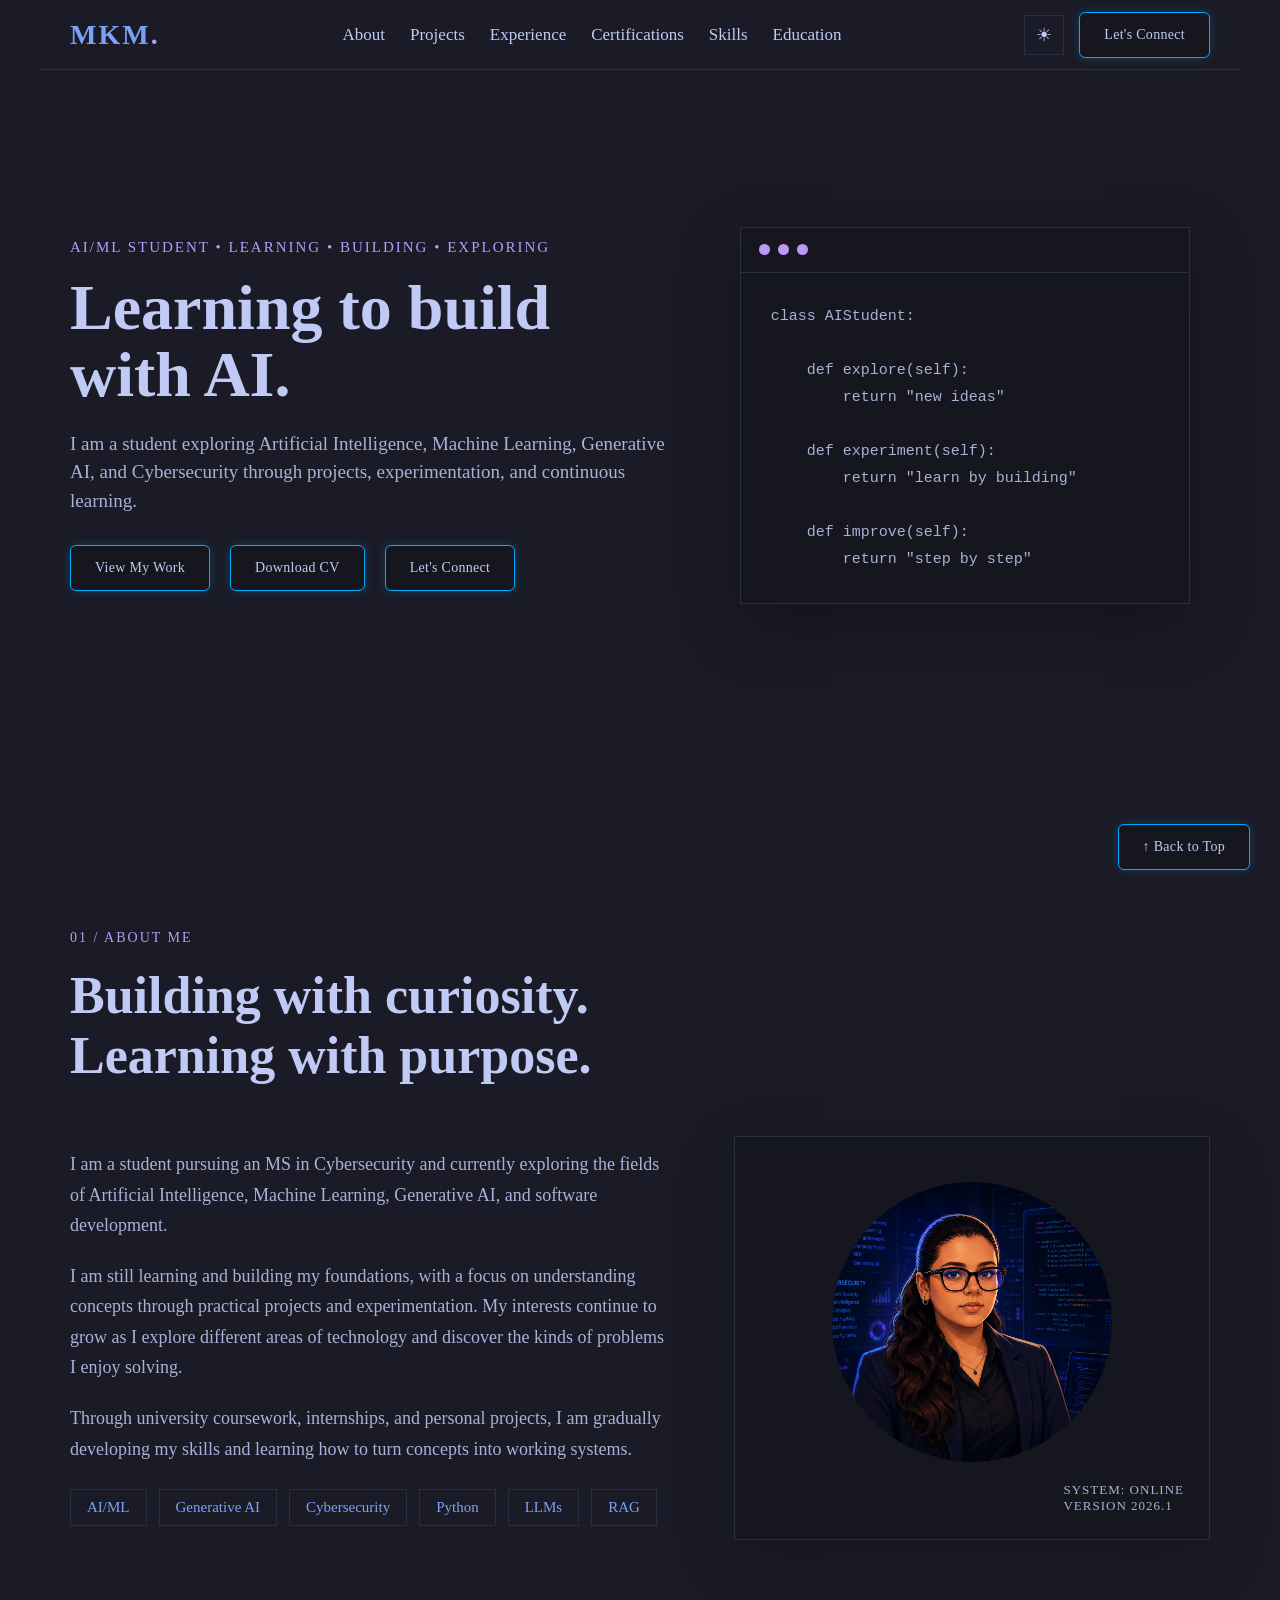
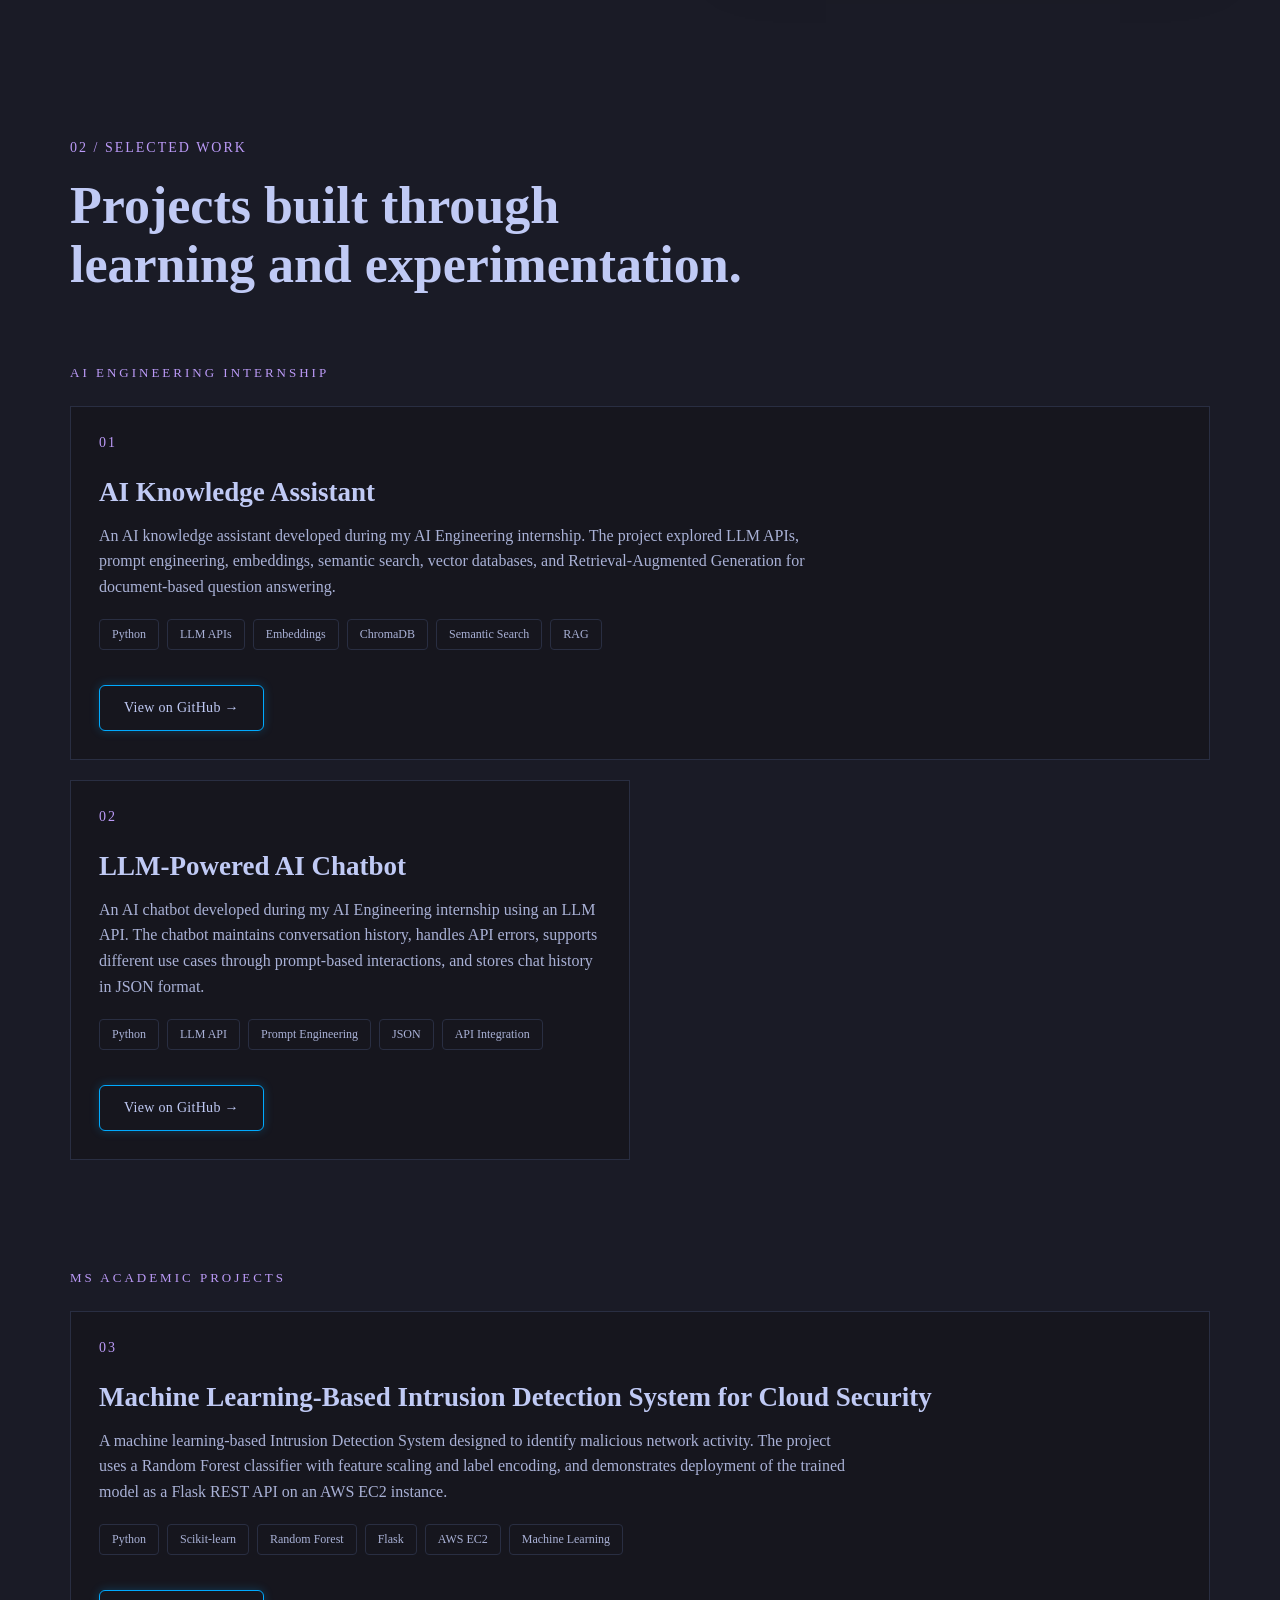
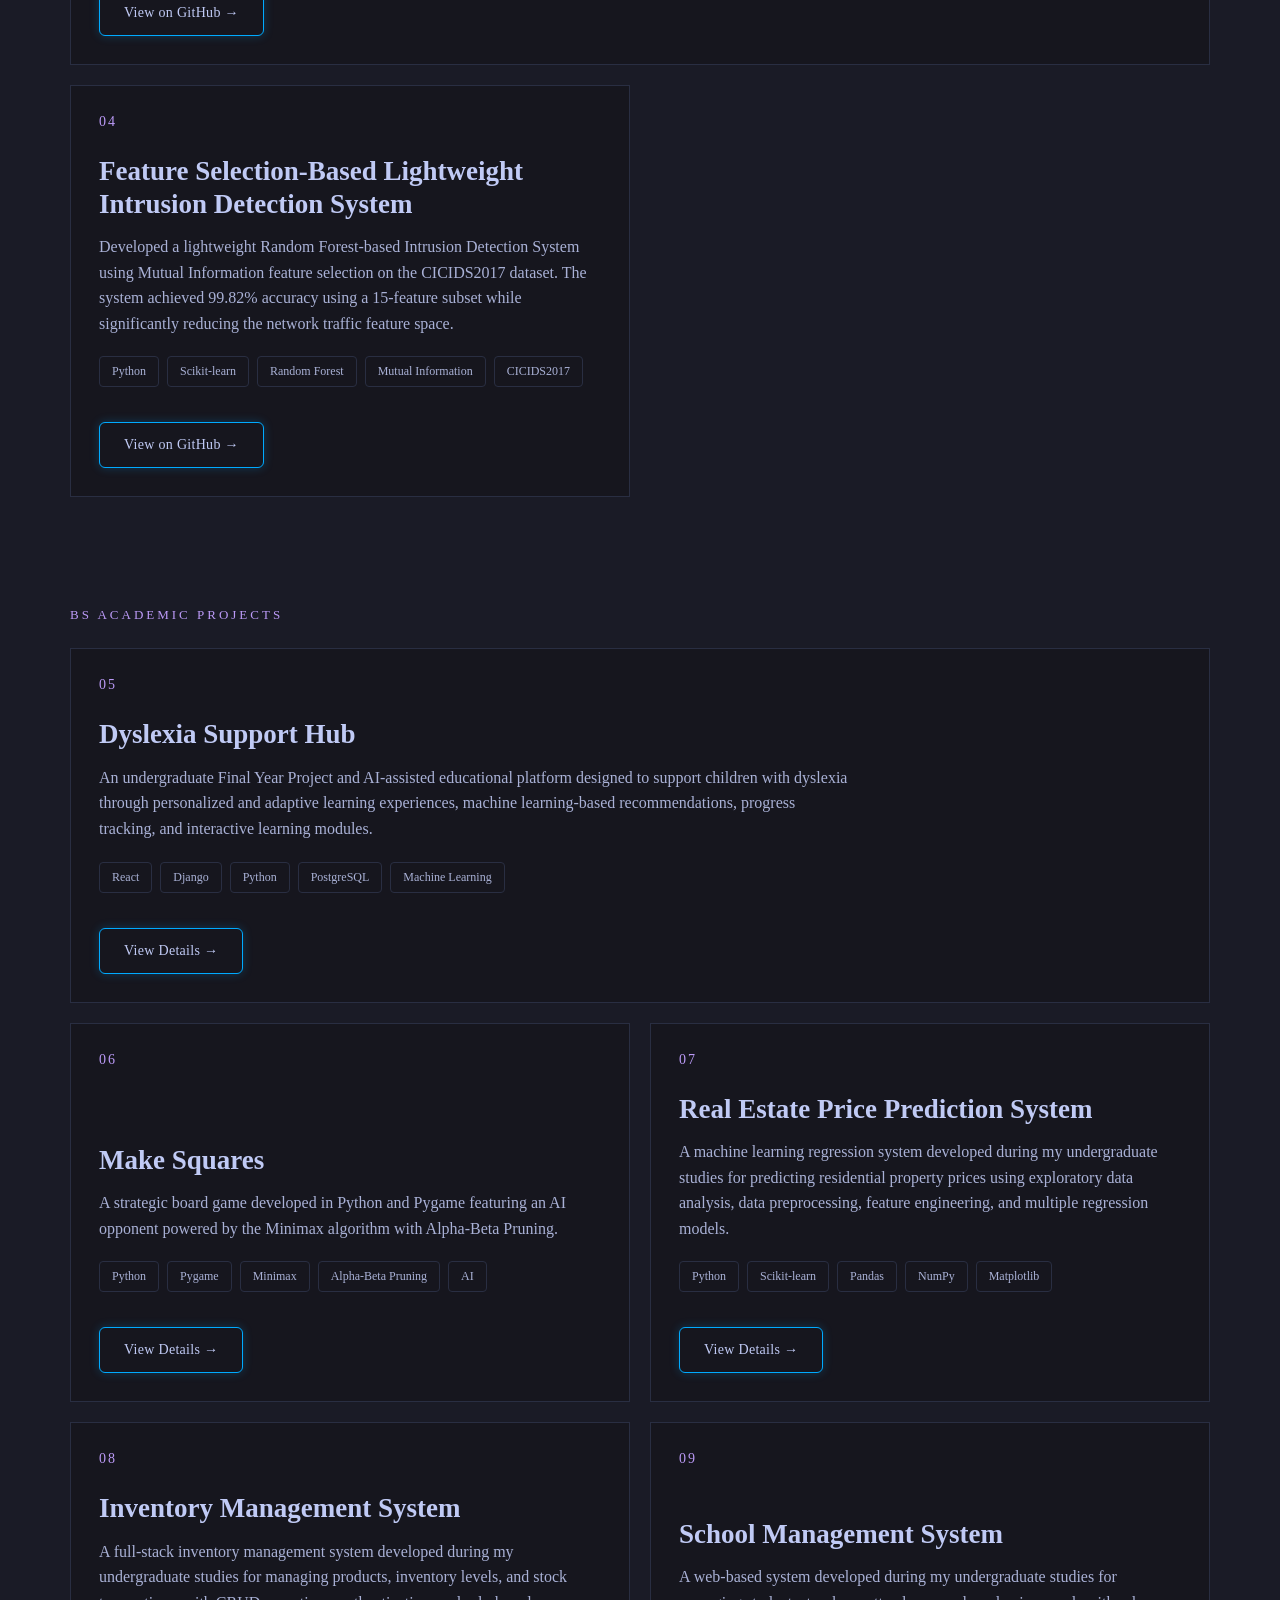
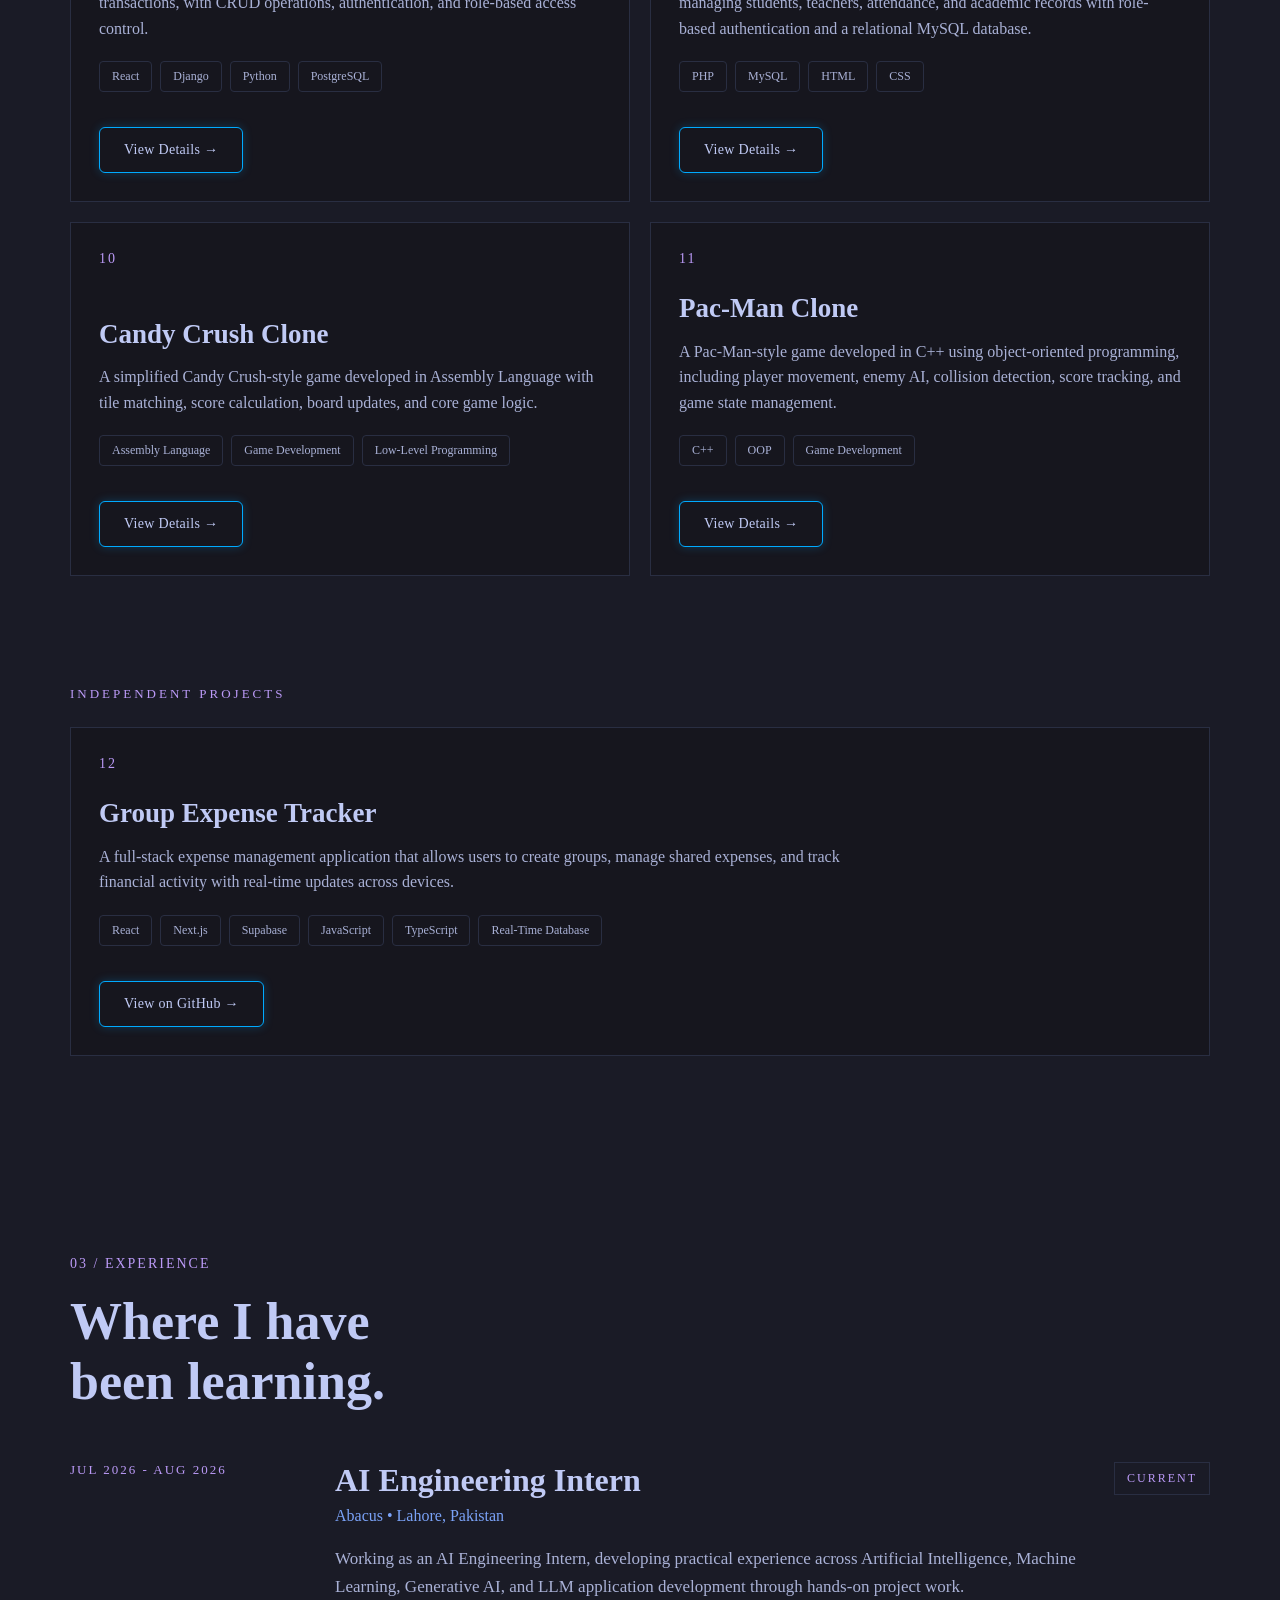
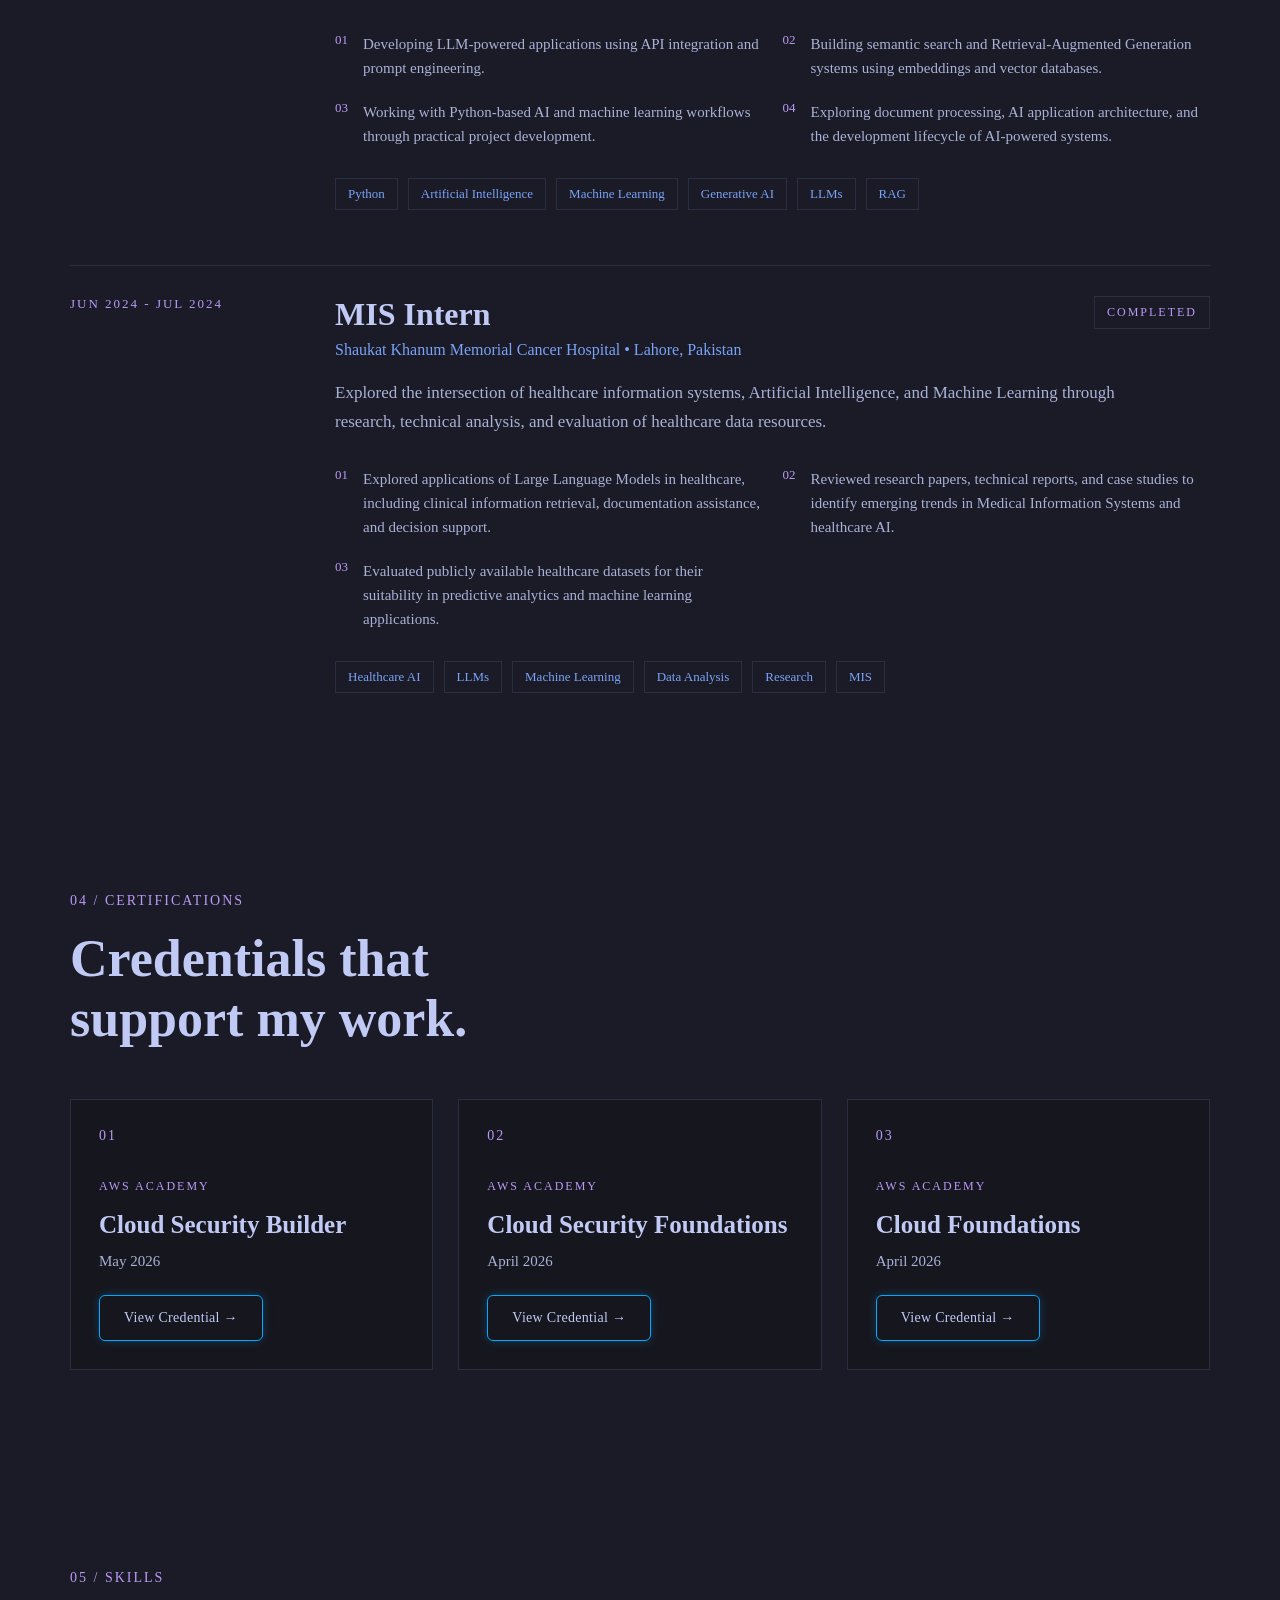
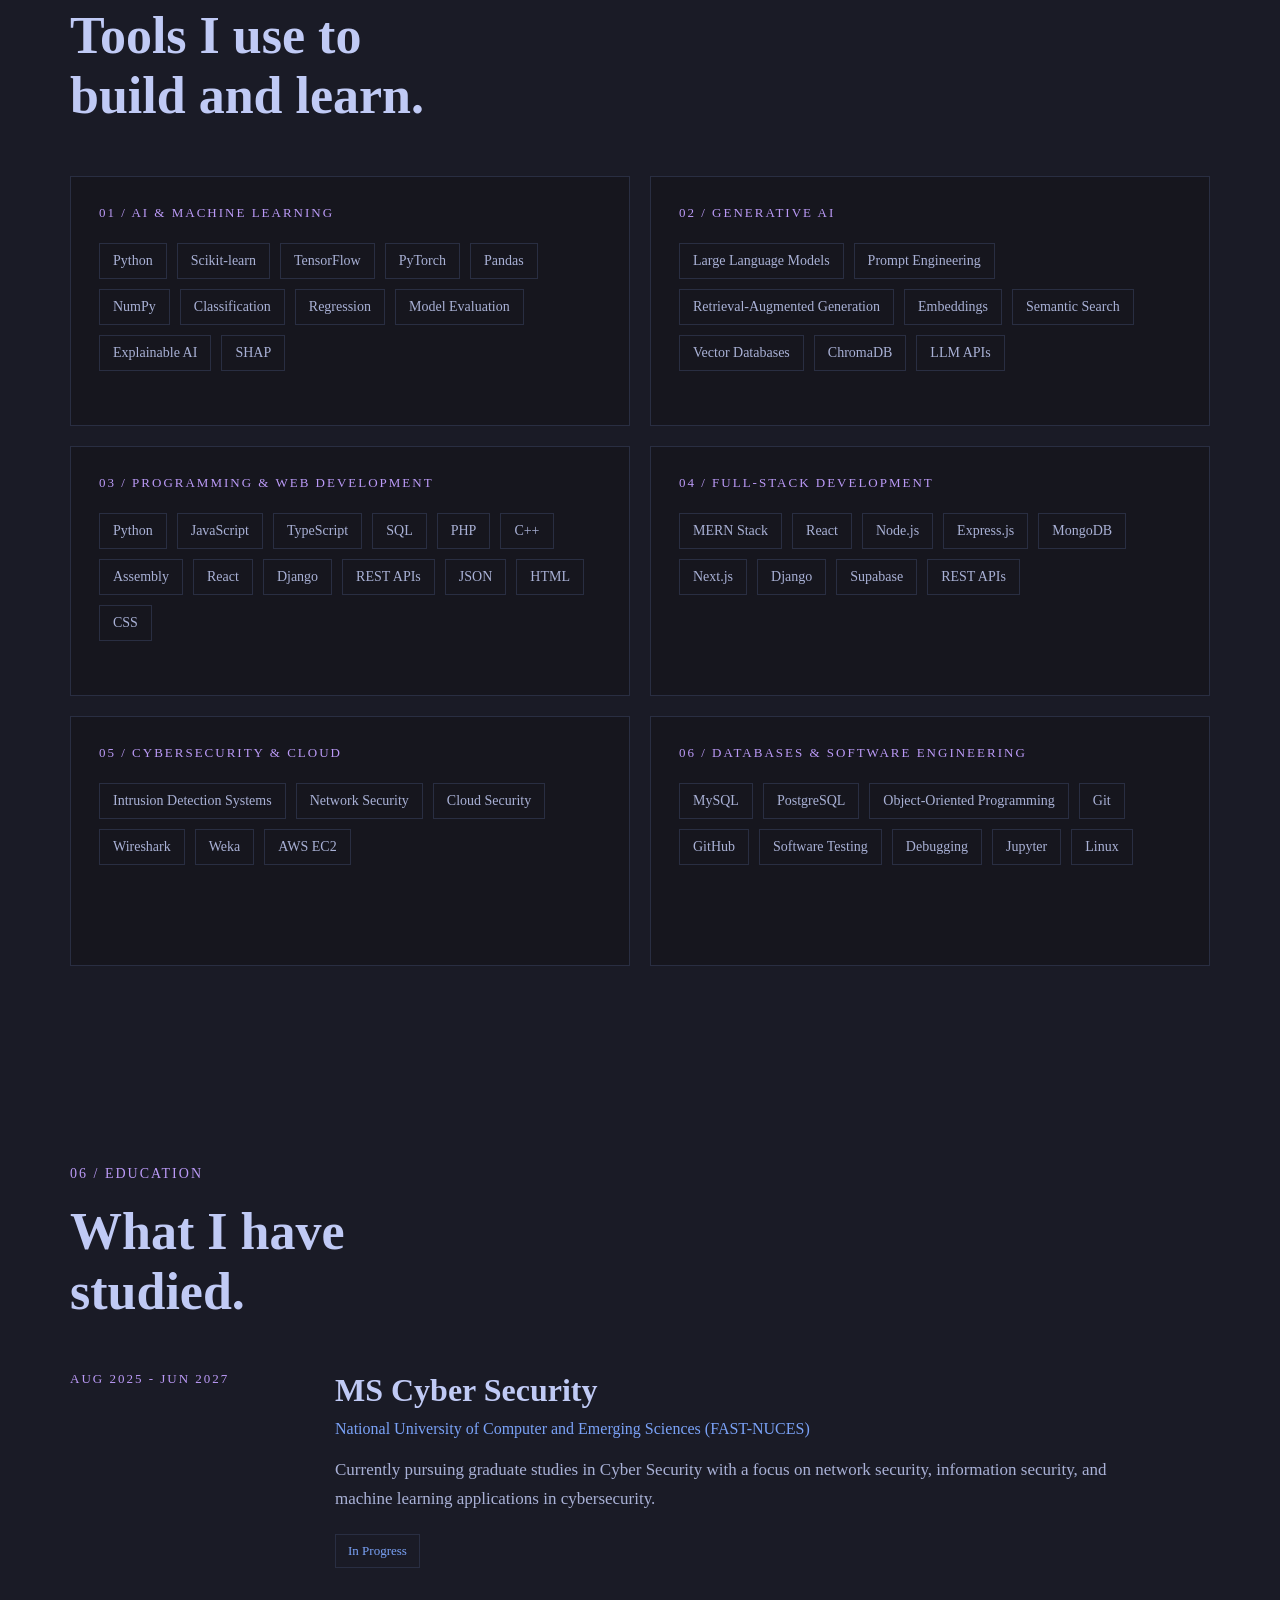
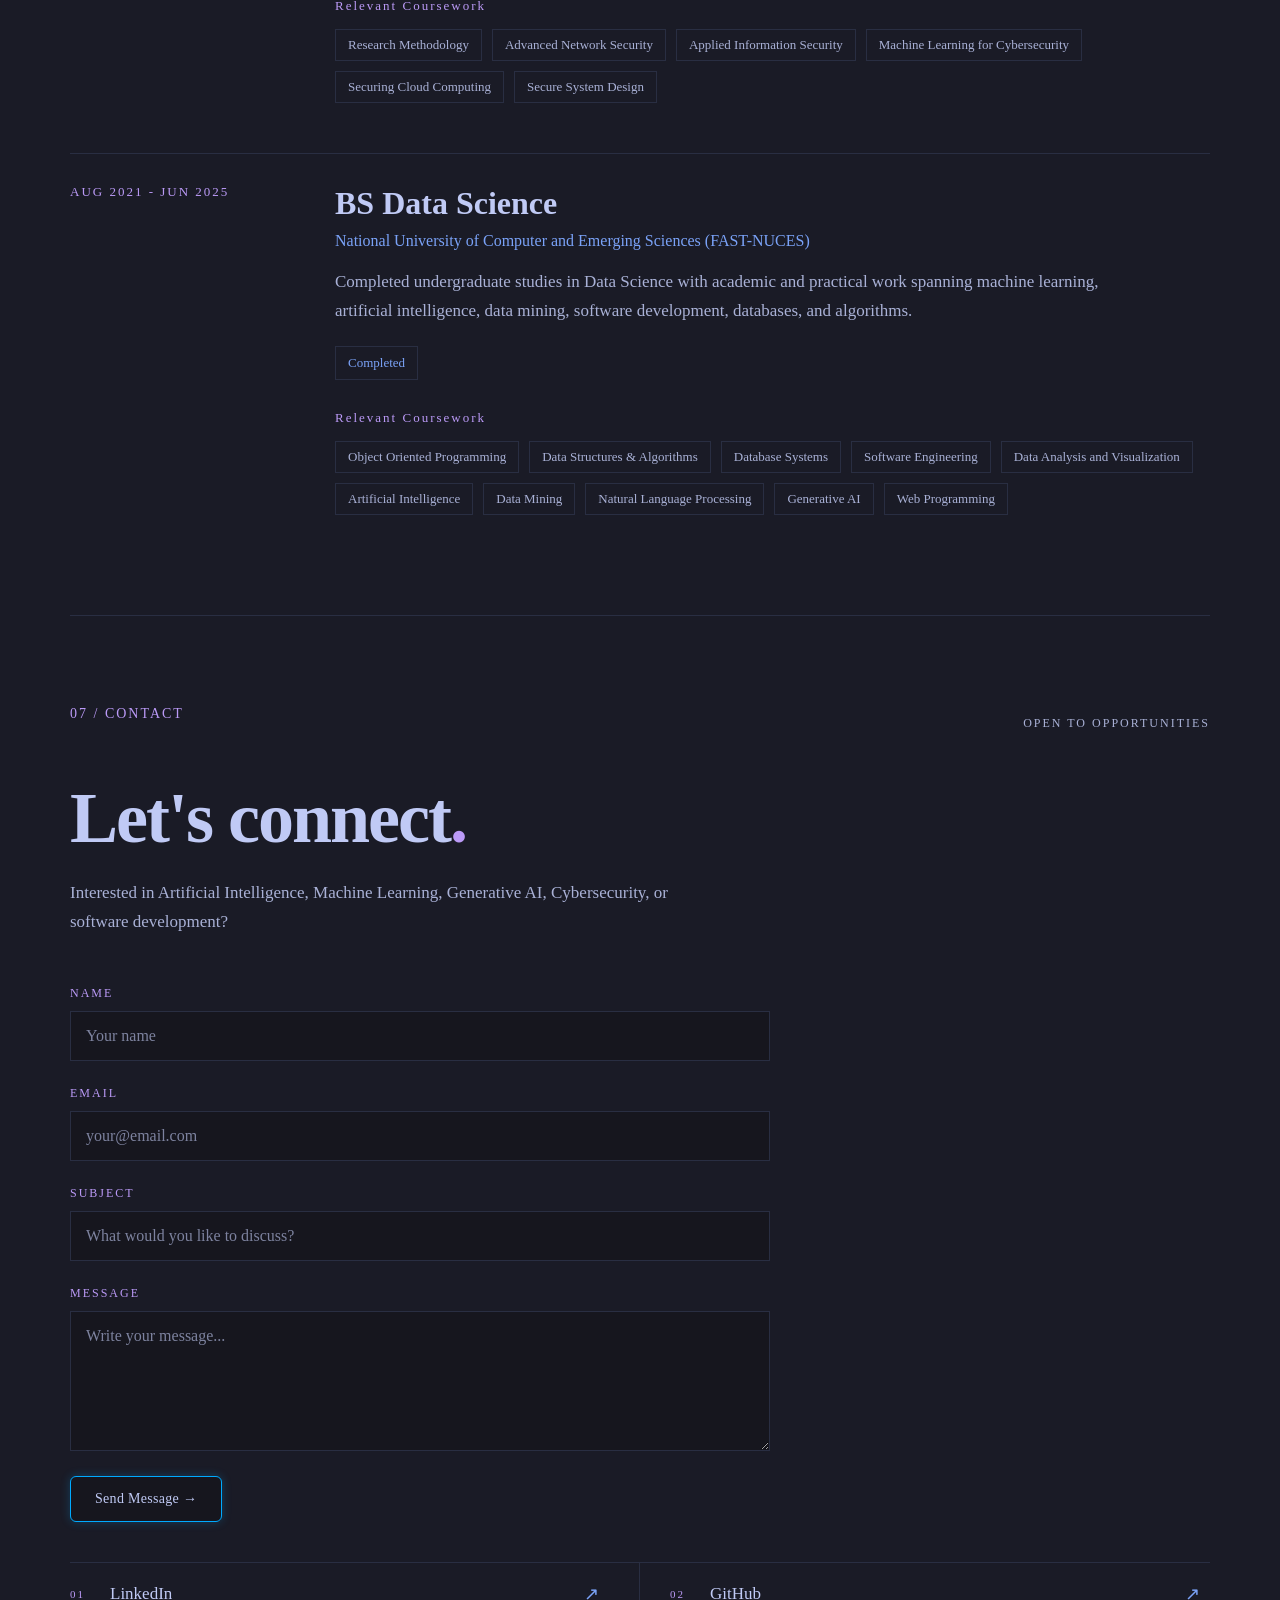
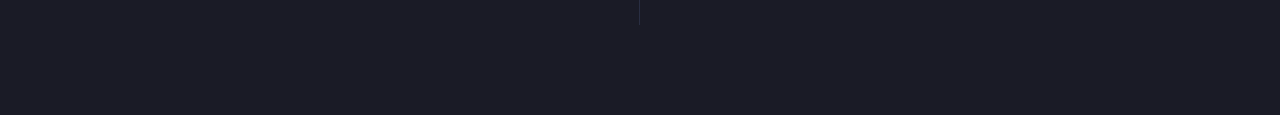
==== index.html @ 5b2a6018 "modified contact form" ====
<!DOCTYPE html>
<html lang="en">
<head>
<meta charset="UTF-8">
<meta name="viewport" content="width=device-width,initial-scale=1.0">
<title>Minahil Mobin | AI/ML Engineer</title>
<link rel="stylesheet" href="style.css">
</head>
<body>

<header class="navbar">
<a href="https://minahilmj.github.io/minahil-portfolio/" class="logo">MKM<span>.</span></a>

<nav class="nav-links">
<a href="#about">About</a>
<a href="#projects">Projects</a>
<a href="#experience">Experience</a>
<a href="#certifications">Certifications</a>
<a href="#skills">Skills</a>
<a href="#education">Education</a>
</nav>


<div class="nav-actions">
<button id="theme-toggle" class="theme-toggle">☀</button>
<a href="#contact" class="nav-button">Let's Connect</a>
</div>

</header>

<main>
<!--Hero section started-->
<section class="hero">

<div class="hero-content">

<p class="hero-label">AI/ML STUDENT • LEARNING • BUILDING • EXPLORING</p>

<h2>Learning to build with AI.</h2>

<p class="hero-description">
I am a student exploring Artificial Intelligence, Machine Learning, Generative AI, and Cybersecurity through projects, experimentation, and continuous learning.
</p>

<div class="hero-buttons">
<a href="#projects" class="primary-button">View My Work</a>

<a href="assets/Minahil_Mobin_CV.pdf" class="secondary-button" download="Minahil_Mobin_CV.pdf">
Download CV
</a>

<a href="#contact" class="secondary-button">
Let's Connect
</a>
</div>

</div>

<div class="hero-visual">

<div class="code-card">

<div class="code-header">
<span></span>
<span></span>
<span></span>
</div>

<pre><code>class AIStudent:

    def explore(self):
        return "new ideas"

    def experiment(self):
        return "learn by building"

    def improve(self):
        return "step by step"</code></pre>

</div>

</div>

</section>
<!--Hero section ended-->

<!--info about me-->
<section id="about" class="about-section">

<div class="section-heading">
<p class="section-label">01 / ABOUT ME</p>
<h2>Building with curiosity.<br>Learning with purpose.</h2>
</div>

<div class="about-grid">

<div class="about-text">

<p>
I am a student pursuing an MS in Cybersecurity and currently exploring the fields of Artificial Intelligence, Machine Learning, Generative AI, and software development.
</p>

<p>
I am still learning and building my foundations, with a focus on understanding concepts through practical projects and experimentation. My interests continue to grow as I explore different areas of technology and discover the kinds of problems I enjoy solving.
</p>

<p>
Through university coursework, internships, and personal projects, I am gradually developing my skills and learning how to turn concepts into working systems.
</p>

<div class="about-tags">
<span>AI/ML</span>
<span>Generative AI</span>
<span>Cybersecurity</span>
<span>Python</span>
<span>LLMs</span>
<span>RAG</span>
</div>

</div>

<div class="about-card">

<div class="about-card-top">
<span></span>
<span></span>
</div>

<div class="about-card-content">
<img src="assets/animated_portrait.png" alt="Professional animated portrait">
</div>

<div class="about-card-bottom">
<span></span>
<span>
SYSTEM: ONLINE<br>
VERSION 2026.1
</span>
</div>

</div>

</section>
<!--info about me-->

<!--projects start-->
<section id="projects" class="projects-section">

<div class="section-heading">
<p class="section-label">02 / SELECTED WORK</p>
<h2>Projects built through<br>learning and experimentation.</h2>
</div>

<div class="project-category">
<p class="category-label">AI ENGINEERING INTERNSHIP</p>
</div>

<div class="projects-grid">

<article class="project-card project-featured">

<div class="project-number">01</div>

<div class="project-content">

<h3>AI Knowledge Assistant</h3>

<p>
An AI knowledge assistant developed during my AI Engineering internship. The project explored LLM APIs, prompt engineering, embeddings, semantic search, vector databases, and Retrieval-Augmented Generation for document-based question answering.
</p>

<div class="project-tags">
<span>Python</span>
<span>LLM APIs</span>
<span>Embeddings</span>
<span>ChromaDB</span>
<span>Semantic Search</span>
<span>RAG</span>
</div>

<a href="https://github.com/MinahilMJ/Abacus-AI-Engineering-Internship/tree/5b3fd7f7ad811904568ab659b2c12495473e49bc/Week-03/AI-Knowledge-Assistant" class="project-link">
View on GitHub →
</a>

</div>

</article>

<article class="project-card">

<div class="project-number">02</div>

<div class="project-content">

<h3>LLM-Powered AI Chatbot</h3>

<p>
An AI chatbot developed during my AI Engineering internship using an LLM API. The chatbot maintains conversation history, handles API errors, supports different use cases through prompt-based interactions, and stores chat history in JSON format.
</p>

<div class="project-tags">
<span>Python</span>
<span>LLM API</span>
<span>Prompt Engineering</span>
<span>JSON</span>
<span>API Integration</span>
</div>

<a href="https://github.com/MinahilMJ/Abacus-AI-Engineering-Internship/tree/5b3fd7f7ad811904568ab659b2c12495473e49bc/Week-03/Week-03_Task%2306" class="project-link">
View on GitHub →
</a>

</div>

</article>

</div>


<div class="project-category academic-category">
<p class="category-label">MS ACADEMIC PROJECTS</p>
</div>

<div class="projects-grid">

<article class="project-card project-featured">

<div class="project-number">03</div>

<div class="project-content">

<h3>Machine Learning-Based Intrusion Detection System for Cloud Security</h3>

<p>
A machine learning-based Intrusion Detection System designed to identify malicious network activity. The project uses a Random Forest classifier with feature scaling and label encoding, and demonstrates deployment of the trained model as a Flask REST API on an AWS EC2 instance.
</p>

<div class="project-tags">
<span>Python</span>
<span>Scikit-learn</span>
<span>Random Forest</span>
<span>Flask</span>
<span>AWS EC2</span>
<span>Machine Learning</span>
</div>

<a href="https://github.com/MinahilMJ/MS-Course-Work/tree/203028e331c566f0b637cb11d4a72bdab194be1a/Securing%20Cloud%20Computing" class="project-link">
View on GitHub →
</a>

</div>

</article>

<article class="project-card">

<div class="project-number">04</div>

<div class="project-content">

<h3>Feature Selection-Based Lightweight Intrusion Detection System</h3>

<p>
Developed a lightweight Random Forest-based Intrusion Detection System using Mutual Information feature selection on the CICIDS2017 dataset. The system achieved 99.82% accuracy using a 15-feature subset while significantly reducing the network traffic feature space.
</p>

<div class="project-tags">
<span>Python</span>
<span>Scikit-learn</span>
<span>Random Forest</span>
<span>Mutual Information</span>
<span>CICIDS2017</span>
</div>

<a href="https://github.com/MinahilMJ/MS-Course-Work/tree/871bb68cee7c78723ea1fabd320b7532e15991d5/ML%20for%20Cybersecurity" class="project-link">
View on GitHub →
</a>

</div>

</article>

</div>


<div class="project-category academic-category">
<p class="category-label">BS ACADEMIC PROJECTS</p>
</div>

<div class="projects-grid">

<article class="project-card project-featured">

<div class="project-number">05</div>

<div class="project-content">

<h3>Dyslexia Support Hub</h3>

<p>
An undergraduate Final Year Project and AI-assisted educational platform designed to support children with dyslexia through personalized and adaptive learning experiences, machine learning-based recommendations, progress tracking, and interactive learning modules.
</p>

<div class="project-tags">
<span>React</span>
<span>Django</span>
<span>Python</span>
<span>PostgreSQL</span>
<span>Machine Learning</span>
</div>

<a href="projects/dyslexia-support-hub.html" class="project-link">
View Details →
</a>

</div>

</article>

<article class="project-card">

<div class="project-number">06</div>

<div class="project-content">

<h3>Make Squares</h3>

<p>
A strategic board game developed in Python and Pygame featuring an AI opponent powered by the Minimax algorithm with Alpha-Beta Pruning.
</p>

<div class="project-tags">
<span>Python</span>
<span>Pygame</span>
<span>Minimax</span>
<span>Alpha-Beta Pruning</span>
<span>AI</span>
</div>

<a href="projects/make-squares.html" class="project-link">
View Details →
</a>

</div>

</article>

<article class="project-card">

<div class="project-number">07</div>

<div class="project-content">

<h3>Real Estate Price Prediction System</h3>

<p>
A machine learning regression system developed during my undergraduate studies for predicting residential property prices using exploratory data analysis, data preprocessing, feature engineering, and multiple regression models.
</p>

<div class="project-tags">
<span>Python</span>
<span>Scikit-learn</span>
<span>Pandas</span>
<span>NumPy</span>
<span>Matplotlib</span>
</div>

<a href="projects/real-estate-price-prediction.html" class="project-link">
View Details →
</a>

</div>

</article>

<article class="project-card">

<div class="project-number">08</div>

<div class="project-content">

<h3>Inventory Management System</h3>

<p>
A full-stack inventory management system developed during my undergraduate studies for managing products, inventory levels, and stock transactions, with CRUD operations, authentication, and role-based access control.
</p>

<div class="project-tags">
<span>React</span>
<span>Django</span>
<span>Python</span>
<span>PostgreSQL</span>
</div>

<a href="projects/inventory-management-system.html" class="project-link">
View Details →
</a>

</div>

</article>

<article class="project-card">

<div class="project-number">09</div>

<div class="project-content">

<h3>School Management System</h3>

<p>
A web-based system developed during my undergraduate studies for managing students, teachers, attendance, and academic records with role-based authentication and a relational MySQL database.
</p>

<div class="project-tags">
<span>PHP</span>
<span>MySQL</span>
<span>HTML</span>
<span>CSS</span>
</div>

<a href="projects/school-management-system.html" class="project-link">
View Details →
</a>

</div>

</article>

<article class="project-card">

<div class="project-number">10</div>

<div class="project-content">

<h3>Candy Crush Clone</h3>

<p>
A simplified Candy Crush-style game developed in Assembly Language with tile matching, score calculation, board updates, and core game logic.
</p>

<div class="project-tags">
<span>Assembly Language</span>
<span>Game Development</span>
<span>Low-Level Programming</span>
</div>

<a href="projects/candy-crush-clone.html" class="project-link">
View Details →
</a>

</div>

</article>

<article class="project-card">

<div class="project-number">11</div>

<div class="project-content">

<h3>Pac-Man Clone</h3>

<p>
A Pac-Man-style game developed in C++ using object-oriented programming, including player movement, enemy AI, collision detection, score tracking, and game state management.
</p>

<div class="project-tags">
<span>C++</span>
<span>OOP</span>
<span>Game Development</span>
</div>

<a href="projects/pac-man-clone.html" class="project-link">
View Details →
</a>

</div>

</article>

</div>


<div class="project-category academic-category">
<p class="category-label">INDEPENDENT PROJECTS</p>
</div>

<div class="projects-grid">

<article class="project-card project-featured">

<div class="project-number">12</div>

<div class="project-content">

<h3>Group Expense Tracker</h3>

<p>
A full-stack expense management application that allows users to create groups, manage shared expenses, and track financial activity with real-time updates across devices.
</p>

<div class="project-tags">
<span>React</span>
<span>Next.js</span>
<span>Supabase</span>
<span>JavaScript</span>
<span>TypeScript</span>
<span>Real-Time Database</span>
</div>

<a href="https://github.com/MinahilMJ/Full-Stack-Project.git" class="project-link">
View on GitHub →
</a>

</div>

</article>

</div>

</section>
<!--projects end-->

<!--experience start-->
<section id="experience" class="experience-section">

<div class="section-heading">
<p class="section-label">03 / EXPERIENCE</p>
<h2>Where I have<br>been learning.</h2>
</div>

<div class="experience-list">

<div class="experience-item">

<div class="experience-date">
<p>JUL 2026 - AUG 2026</p>
</div>

<div class="experience-content">

<div class="experience-header">

<div>
<h3>AI Engineering Intern</h3>
<p class="experience-company">Abacus • Lahore, Pakistan</p>
</div>

<span class="experience-status">CURRENT</span>

</div>

<p>
Working as an AI Engineering Intern, developing practical experience across Artificial Intelligence, Machine Learning, Generative AI, and LLM application development through hands-on project work.
</p>

<div class="experience-highlights">

<div class="highlight-item">
<span>01</span>
<p>Developing LLM-powered applications using API integration and prompt engineering.</p>
</div>

<div class="highlight-item">
<span>02</span>
<p>Building semantic search and Retrieval-Augmented Generation systems using embeddings and vector databases.</p>
</div>

<div class="highlight-item">
<span>03</span>
<p>Working with Python-based AI and machine learning workflows through practical project development.</p>
</div>

<div class="highlight-item">
<span>04</span>
<p>Exploring document processing, AI application architecture, and the development lifecycle of AI-powered systems.</p>
</div>

</div>

<div class="experience-tags">

<span>Python</span>
<span>Artificial Intelligence</span>
<span>Machine Learning</span>
<span>Generative AI</span>
<span>LLMs</span>
<span>RAG</span>

</div>

</div>

</div>


<div class="experience-item">

<div class="experience-date">
<p>JUN 2024 - JUL 2024</p>
</div>

<div class="experience-content">

<div class="experience-header">

<div>
<h3>MIS Intern</h3>
<p class="experience-company">Shaukat Khanum Memorial Cancer Hospital • Lahore, Pakistan</p>
</div>

<span class="experience-status">COMPLETED</span>

</div>

<p>
Explored the intersection of healthcare information systems, Artificial Intelligence, and Machine Learning through research, technical analysis, and evaluation of healthcare data resources.
</p>

<div class="experience-highlights">

<div class="highlight-item">
<span>01</span>
<p>Explored applications of Large Language Models in healthcare, including clinical information retrieval, documentation assistance, and decision support.</p>
</div>

<div class="highlight-item">
<span>02</span>
<p>Reviewed research papers, technical reports, and case studies to identify emerging trends in Medical Information Systems and healthcare AI.</p>
</div>

<div class="highlight-item">
<span>03</span>
<p>Evaluated publicly available healthcare datasets for their suitability in predictive analytics and machine learning applications.</p>
</div>

</div>

<div class="experience-tags">

<span>Healthcare AI</span>
<span>LLMs</span>
<span>Machine Learning</span>
<span>Data Analysis</span>
<span>Research</span>
<span>MIS</span>

</div>

</div>

</div>

</div>

</section>
<!--experience end-->

<!--certifications start-->
<section id="certifications" class="certifications-section">

<div class="section-heading">
<p class="section-label">04 / CERTIFICATIONS</p>
<h2>Credentials that<br>support my work.</h2>
</div>

<div class="certifications-grid">

<article class="certification-card">

<div class="certification-number">01</div>

<div class="certification-content">

<p class="certification-issuer">AWS ACADEMY</p>

<h3>Cloud Security Builder</h3>

<p class="certification-date">May 2026</p>

<a href="https://www.credly.com/go/vKgWp8ci8EnIdfaHgxq1pg" target="_blank" class="certification-link">
View Credential →
</a>

</div>

</article>

<article class="certification-card">

<div class="certification-number">02</div>

<div class="certification-content">

<p class="certification-issuer">AWS ACADEMY</p>

<h3>Cloud Security Foundations</h3>

<p class="certification-date">April 2026</p>

<a href="http://credly.com/go/Biiq3FkDWRwwiSMA7cnZ9g" target="_blank" class="certification-link">
View Credential →
</a>

</div>

</article>

<article class="certification-card">

<div class="certification-number">03</div>

<div class="certification-content">

<p class="certification-issuer">AWS ACADEMY</p>

<h3>Cloud Foundations</h3>

<p class="certification-date">April 2026</p>

<a href="https://www.credly.com/badges/598d8cc3-6eda-43e9-9399-3ee158013726" target="_blank" class="certification-link">
View Credential →
</a>

</div>

</article>

</div>

</section>
<!--certifications end-->

<!--skills start-->
<section id="skills" class="skills-section">

<div class="section-heading">
<p class="section-label">05 / SKILLS</p>
<h2>Tools I use to<br>build and learn.</h2>
</div>

<div class="skills-grid">

<div class="skill-category">

<p class="skill-category-label">01 / AI & MACHINE LEARNING</p>

<div class="skill-list">
<span>Python</span>
<span>Scikit-learn</span>
<span>TensorFlow</span>
<span>PyTorch</span>
<span>Pandas</span>
<span>NumPy</span>
<span>Classification</span>
<span>Regression</span>
<span>Model Evaluation</span>
<span>Explainable AI</span>
<span>SHAP</span>
</div>

</div>

<div class="skill-category">

<p class="skill-category-label">02 / GENERATIVE AI</p>

<div class="skill-list">
<span>Large Language Models</span>
<span>Prompt Engineering</span>
<span>Retrieval-Augmented Generation</span>
<span>Embeddings</span>
<span>Semantic Search</span>
<span>Vector Databases</span>
<span>ChromaDB</span>
<span>LLM APIs</span>
</div>

</div>

<div class="skill-category">

<p class="skill-category-label">03 / PROGRAMMING & WEB DEVELOPMENT</p>

<div class="skill-list">
<span>Python</span>
<span>JavaScript</span>
<span>TypeScript</span>
<span>SQL</span>
<span>PHP</span>
<span>C++</span>
<span>Assembly</span>
<span>React</span>
<span>Django</span>
<span>REST APIs</span>
<span>JSON</span>
<span>HTML</span>
<span>CSS</span>
</div>

</div>

<div class="skill-category">

<p class="skill-category-label">04 / FULL-STACK DEVELOPMENT</p>

<div class="skill-list">
<span>MERN Stack</span>
<span>React</span>
<span>Node.js</span>
<span>Express.js</span>
<span>MongoDB</span>
<span>Next.js</span>
<span>Django</span>
<span>Supabase</span>
<span>REST APIs</span>
</div>

</div>

<div class="skill-category">

<p class="skill-category-label">05 / CYBERSECURITY & CLOUD</p>

<div class="skill-list">
<span>Intrusion Detection Systems</span>
<span>Network Security</span>
<span>Cloud Security</span>
<span>Wireshark</span>
<span>Weka</span>
<span>AWS EC2</span>
</div>

</div>

<div class="skill-category">

<p class="skill-category-label">06 / DATABASES & SOFTWARE ENGINEERING</p>

<div class="skill-list">
<span>MySQL</span>
<span>PostgreSQL</span>
<span>Object-Oriented Programming</span>
<span>Git</span>
<span>GitHub</span>
<span>Software Testing</span>
<span>Debugging</span>
<span>Jupyter</span>
<span>Linux</span>
</div>

</div>

</div>

</section>
<!--skills end-->

<!--education start-->
<section id="education" class="education-section">

<div class="section-heading">
<p class="section-label">06 / EDUCATION</p>
<h2>What I have<br>studied.</h2>
</div>

<div class="education-list">

<div class="education-item">

<div class="education-date">
<p>AUG 2025 - JUN 2027</p>
</div>

<div class="education-content">

<h3>MS Cyber Security</h3>

<p class="education-institution">
National University of Computer and Emerging Sciences (FAST-NUCES)
</p>

<p class="education-description">
Currently pursuing graduate studies in Cyber Security with a focus on network security, information security, and machine learning applications in cybersecurity.
</p>

<div class="education-meta">
<span>In Progress</span>
</div>

<div class="education-coursework">
<p>Relevant Coursework</p>
<span>Research Methodology</span>
<span>Advanced Network Security</span>
<span>Applied Information Security</span>
<span>Machine Learning for Cybersecurity</span>
<span>Securing Cloud Computing</span>
<span>Secure System Design</span>
</div>

</div>

</div>

<div class="education-item">

<div class="education-date">
<p>AUG 2021 - JUN 2025</p>
</div>

<div class="education-content">

<h3>BS Data Science</h3>

<p class="education-institution">
National University of Computer and Emerging Sciences (FAST-NUCES)
</p>

<p class="education-description">
Completed undergraduate studies in Data Science with academic and practical work spanning machine learning, artificial intelligence, data mining, software development, databases, and algorithms.
</p>

<div class="education-meta">
<span>Completed</span>
</div>

<div class="education-coursework">
<p>Relevant Coursework</p>
<span>Object Oriented Programming</span>
<span>Data Structures & Algorithms</span>
<span>Database Systems</span>
<span>Software Engineering</span>
<span>Data Analysis and Visualization</span>
<span>Artificial Intelligence</span>
<span>Data Mining</span>
<span>Natural Language Processing</span>
<span>Generative AI</span>
<span>Web Programming</span>
</div>

</div>

</div>

</div>

</section>
<!--education end-->

<!--contact start-->

<section id="contact" class="contact-section">

<div class="contact-top">

<p class="section-label">07 / CONTACT</p>

<p class="contact-small-text">
OPEN TO OPPORTUNITIES
</p>

</div>

<div class="contact-main">

<h2>Let's connect<span>.</span></h2>

<p>
Interested in Artificial Intelligence, Machine Learning, Generative AI, Cybersecurity, or software development?
</p>

<form class="contact-form" action="https://formspree.io/f/mbdnawrz" method="POST">

<div class="form-group">
<label for="name">NAME</label>
<input type="text" id="name" name="name" placeholder="Your name" required>
</div>

<div class="form-group">
<label for="email">EMAIL</label>
<input type="email" id="email" name="email" placeholder="your@email.com" required>
</div>

<div class="form-group">
<label for="subject">SUBJECT</label>
<input type="text" id="subject" name="subject" placeholder="What would you like to discuss?" required>
</div>

<div class="form-group">
<label for="message">MESSAGE</label>
<textarea id="message" name="message" rows="6" placeholder="Write your message..." required></textarea>
</div>

<button type="submit" class="contact-submit">
Send Message →
</button>

<p id="form-success" class="form-success">
Message sent successfully. Thank you for reaching out.
</p>

</form>

</div>

<div class="contact-bottom">

<div class="contact-line"></div>

<div class="contact-links">

<a href="https://www.linkedin.com/in/minahil-m-71aa5b253" target="_blank">
<span>01</span>
LinkedIn
<i>↗</i>
</a>

<a href="https://github.com/MinahilMJ" target="_blank">
<span>02</span>
GitHub
<i>↗</i>
</a>

</div>

</div>

</section>
<!--contact end-->


</main>

<a href="https://minahilmj.github.io/minahil-portfolio/" class="back-to-top">
↑ Back to Top
</a>

<script src="script.js"></script>

<script>

const contactForm=document.getElementById("contact-form");
const successMessage=document.getElementById("form-success");

contactForm.addEventListener("submit",async function(event){

event.preventDefault();

const submitButton=contactForm.querySelector("button[type='submit']");

submitButton.disabled=true;
submitButton.textContent="Sending...";

const formData=new FormData(contactForm);

try{

const response=await fetch(contactForm.action,{
method:"POST",
body:formData,
headers:{
"Accept":"application/json"
}
});

if(response.ok){

contactForm.reset();

successMessage.style.display="block";

submitButton.textContent="Message Sent";

setTimeout(function(){

successMessage.style.display="none";
submitButton.disabled=false;
submitButton.textContent="Send Message";

},5000);

}else{

submitButton.disabled=false;
submitButton.textContent="Send Message";

alert("Something went wrong. Please try again.");

}

}catch(error){

submitButton.disabled=false;
submitButton.textContent="Send Message";

alert("Something went wrong. Please try again.");

}

});

</script>
</body>
</html>
---- style.css ----
*{
margin:0;
padding:0;
box-sizing:border-box;
}

:root{
--background:#1a1b26;
--background-secondary:#16161e;
--text:#c0caf5;
--text-secondary:#a9b1d6;
--blue:#7aa2f7;
--purple:#bb9af7;
--border:#292e42;
}

html{
scroll-behavior:smooth;
}

body{
background:var(--background);
color:var(--text);
font-family:"Times New Roman",serif;
}

.navbar{
position:fixed;
top:0;
left:0;
right:0;
z-index:1000;
height:80px;
display:flex;
align-items:center;
justify-content:space-between;
max-width:1200px;
margin:auto;
padding:0 40px;
background:var(--background);
border-bottom:1px solid var(--border);
}

.logo{
font-size:28px;
font-weight:bold;
color:var(--blue);
letter-spacing:2px;
text-decoration:none;
}

.logo span{
color:var(--purple);
}

.nav-links{
display:flex;
gap:35px;
}

.nav-links a{
color:var(--text-secondary);
text-decoration:none;
font-size:17px;
transition:0.3s;
}

.nav-links a:hover{
color:var(--blue);
}

.nav-button{
border:1px solid var(--blue);
color:var(--blue);
padding:10px 18px;
text-decoration:none;
font-size:16px;
transition:0.3s;
}

.nav-button:hover{
background:var(--blue);
color:var(--background);
}

main{
max-width:1200px;
margin:auto;
padding:0 40px;
}

.hero{
min-height:calc(100vh - 80px);
display:grid;
grid-template-columns:1.1fr 0.9fr;
align-items:center;
gap:80px;
}

.hero-label{
color:var(--purple);
font-size:15px;
letter-spacing:2px;
margin-bottom:25px;
}

.hero h2{
font-size:72px;
line-height:1.05;
max-width:700px;
color:var(--text);
margin-bottom:30px;
}

.hero-description{
font-size:21px;
line-height:1.6;
color:var(--text-secondary);
max-width:600px;
margin-bottom:40px;
}

.hero-buttons{
display:flex;
gap:20px;
}

.primary-button,
.secondary-button{
padding:14px 25px;
text-decoration:none;
font-size:17px;
transition:0.3s;
}

.primary-button{
background:var(--blue);
color:var(--background);
}

.primary-button:hover{
background:var(--purple);
}

.secondary-button{
border:1px solid var(--border);
color:var(--text);
}

.secondary-button:hover{
border-color:var(--blue);
color:var(--blue);
}

.hero-visual{
display:flex;
justify-content:center;
}

.code-card{
width:100%;
max-width:450px;
background:var(--background-secondary);
border:1px solid var(--border);
box-shadow:0 20px 60px rgba(0,0,0,0.3);
}

.code-header{
height:45px;
display:flex;
align-items:center;
gap:8px;
padding:0 18px;
border-bottom:1px solid var(--border);
}

.code-header span{
width:11px;
height:11px;
border-radius:50%;
background:var(--purple);
}

.code-card pre{
padding:30px;
overflow:auto;
}

.code-card code{
color:var(--text-secondary);
font-family:Consolas,monospace;
font-size:15px;
line-height:1.8;
}

@media(max-width:900px){

.navbar{
padding:20px 25px;
flex-wrap:wrap;
gap:20px;
}

.nav-links{
display:flex;
gap:18px;
flex-wrap:wrap;
}

.nav-button{
display:block;
}

.hero{
grid-template-columns:1fr;
gap:50px;
padding:80px 0;
}

.hero h2{
font-size:58px;
}

.hero-visual{
justify-content:flex-start;
}

}

@media(max-width:600px){

.navbar{
height:auto;
padding:20px;
display:flex;
flex-direction:column;
align-items:flex-start;
gap:20px;
}

.nav-links{
display:flex;
gap:12px 18px;
flex-wrap:wrap;
width:100%;
}

.nav-links a{
font-size:13px;
}

.nav-button{
display:block;
font-size:14px;
padding:9px 14px;
}

.logo{
font-size:24px;
}

main{
padding:0 20px;
}

.hero{
padding:70px 0;
}

.hero h2{
font-size:45px;
}

.hero-description{
font-size:18px;
}

.hero-buttons{
flex-direction:column;
align-items:flex-start;
}

.code-card{
width:100%;
}

.code-card pre{
padding:20px;
}

}

.nav-actions{
display:flex;
align-items:center;
gap:15px;
}

.theme-toggle{
background:transparent;
border:1px solid var(--border);
color:var(--text);
width:40px;
height:40px;
font-size:18px;
cursor:pointer;
transition:0.3s;
}

.theme-toggle:hover{
border-color:var(--blue);
color:var(--blue);
}

body.light-mode{
--background:#f8fafc;
--background-secondary:#ffffff;
--text:#1e293b;
--text-secondary:#475569;
--blue:#2563eb;
--purple:#7c3aed;
--border:#cbd5e1;
}
.about-section{
padding:140px 0;
}

.section-label{
color:var(--purple);
font-size:14px;
letter-spacing:2px;
margin-bottom:20px;
}

.section-heading h2{
font-size:52px;
line-height:1.15;
margin-bottom:70px;
}

.about-grid{
display:grid;
grid-template-columns:1fr 0.8fr;
gap:100px;
align-items:center;
}

.about-text{
max-width:650px;
}

.about-text p{
font-size:19px;
line-height:1.8;
color:var(--text-secondary);
margin-bottom:25px;
}

.about-tags{
display:flex;
flex-wrap:wrap;
gap:12px;
margin-top:35px;
}

.about-tags span{
border:1px solid var(--border);
padding:9px 16px;
font-size:15px;
color:var(--blue);
}

.about-card{
background:var(--background-secondary);
border:1px solid var(--border);
padding:25px;
min-height:350px;
display:flex;
flex-direction:column;
justify-content:space-between;
box-shadow:0 20px 60px rgba(0,0,0,0.2);
}

.about-card-top,
.about-card-bottom{
display:flex;
justify-content:space-between;
font-size:13px;
letter-spacing:1px;
color:var(--text-secondary);
}

.about-card-content{
width:min(280px,80%);
aspect-ratio:1;
margin:20px auto;
border-radius:50%;
overflow:hidden;
}

.about-card-content img{
width:100%;
height:100%;
object-fit:cover;
display:block;
}

.initials{
font-size:90px;
font-weight:bold;
color:var(--blue);
letter-spacing:5px;
margin-bottom:20px;
}

.about-card-content p{
color:var(--text-secondary);
font-size:18px;
line-height:1.6;
}

@media(max-width:900px){

.about-grid{
grid-template-columns:1fr;
gap:60px;
}

.section-heading h2{
font-size:42px;
}

.about-section{
padding:100px 0;
}

}
.projects-section{
padding:140px 0;
}

.project-category{
margin:70px 0 25px;
}

.category-label{
font-size:13px;
letter-spacing:3px;
color:var(--purple);
}

.academic-category{
margin-top:110px;
}

.projects-grid{
display:grid;
grid-template-columns:repeat(2,1fr);
gap:25px;
}

.project-card{
background:var(--background-secondary);
border:1px solid var(--border);
padding:35px;
min-height:380px;
display:flex;
flex-direction:column;
transition:0.3s;
}

.project-card:hover{
border-color:var(--blue);
transform:translateY(-6px);
}

.project-featured{
grid-column:span 2;
min-height:300px;
}

.project-number{
color:var(--purple);
font-size:14px;
letter-spacing:2px;
margin-bottom:35px;
}

.project-content{
margin-top:auto;
}

.project-content h3{
font-size:30px;
line-height:1.2;
margin-bottom:18px;
color:var(--text);
}

.project-content p{
font-size:17px;
line-height:1.7;
color:var(--text-secondary);
max-width:750px;
margin-bottom:25px;
}

.project-tags{
display:flex;
flex-wrap:wrap;
gap:10px;
margin-bottom:30px;
}

.project-tags span{
font-size:13px;
color:var(--blue);
border:1px solid var(--border);
padding:7px 12px;
}

.project-link{
color:var(--blue);
text-decoration:none;
font-size:16px;
}

.project-link:hover{
color:var(--purple);
}

@media(max-width:900px){

.projects-grid{
grid-template-columns:1fr;
}

.project-featured{
grid-column:span 1;
}

.project-category{
margin-top:60px;
}

.project-content h3{
font-size:26px;
}

}

@media(max-width:600px){

.projects-section{
padding:100px 0;
}

.project-card{
padding:25px;
min-height:350px;
}

.project-content h3{
font-size:24px;
}

.project-content p{
font-size:16px;
}

}

.experience-section{
padding:140px 0;
}

.experience-list{
display:flex;
flex-direction:column;
gap:80px;
}

.experience-item{
display:grid;
grid-template-columns:220px 1fr;
gap:60px;
padding-top:40px;
border-top:1px solid var(--border);
}

.experience-item:first-child{
border-top:none;
padding-top:0;
}

.experience-date p{
font-size:13px;
letter-spacing:2px;
color:var(--purple);
}

.experience-header{
display:flex;
justify-content:space-between;
align-items:flex-start;
gap:20px;
margin-bottom:20px;
}

.experience-content h3{
font-size:32px;
margin-bottom:8px;
}

.experience-company{
font-size:16px;
color:var(--blue);
}

.experience-status{
font-size:12px;
letter-spacing:2px;
color:var(--purple);
border:1px solid var(--border);
padding:8px 12px;
}

.experience-content>p{
font-size:17px;
line-height:1.7;
color:var(--text-secondary);
max-width:800px;
margin-bottom:40px;
}

.experience-highlights{
display:grid;
grid-template-columns:repeat(2,1fr);
gap:25px;
margin-bottom:35px;
}

.highlight-item{
display:flex;
gap:15px;
}

.highlight-item span{
color:var(--purple);
font-size:13px;
}

.highlight-item p{
color:var(--text-secondary);
line-height:1.6;
font-size:15px;
}

.experience-tags{
display:flex;
flex-wrap:wrap;
gap:10px;
padding-top:5px;
}

.experience-tags span{
font-size:13px;
color:var(--blue);
border:1px solid var(--border);
padding:7px 12px;
}

@media(max-width:900px){

.experience-item{
grid-template-columns:1fr;
gap:25px;
}

.experience-highlights{
grid-template-columns:1fr;
}

}

@media(max-width:600px){

.experience-section{
padding:100px 0;
}

.experience-list{
gap:60px;
}

.experience-header{
flex-direction:column;
}

.experience-content h3{
font-size:27px;
}

}

.certifications-section{
padding:140px 0;
}

.certifications-grid{
display:grid;
grid-template-columns:repeat(3,1fr);
gap:25px;
}

.certification-card{
background:var(--background-secondary);
border:1px solid var(--border);
padding:35px;
min-height:300px;
display:flex;
flex-direction:column;
transition:0.3s;
}

.certification-card:hover{
border-color:var(--blue);
transform:translateY(-6px);
}

.certification-number{
color:var(--purple);
font-size:14px;
letter-spacing:2px;
margin-bottom:50px;
}

.certification-content{
margin-top:auto;
}

.certification-issuer{
font-size:12px;
letter-spacing:2px;
color:var(--purple);
margin-bottom:15px;
}

.certification-content h3{
font-size:25px;
line-height:1.3;
margin-bottom:12px;
}

.certification-date{
font-size:15px;
color:var(--text-secondary);
margin-bottom:25px;
}

.certification-link{
color:var(--blue);
text-decoration:none;
font-size:15px;
}

.certification-link:hover{
color:var(--purple);
}

@media(max-width:900px){

.certifications-grid{
grid-template-columns:1fr;
}

}

.skills-section{
padding:140px 0;
}

.skills-grid{
display:grid;
grid-template-columns:repeat(2,1fr);
gap:25px;
}

.skill-category{
background:var(--background-secondary);
border:1px solid var(--border);
padding:35px;
min-height:280px;
transition:0.3s;
}

.skill-category:hover{
border-color:var(--blue);
transform:translateY(-6px);
}

.skill-category-label{
font-size:13px;
letter-spacing:2px;
color:var(--purple);
margin-bottom:30px;
}

.skill-list{
display:flex;
flex-wrap:wrap;
gap:10px;
}

.skill-list span{
font-size:14px;
color:var(--text-secondary);
border:1px solid var(--border);
padding:9px 13px;
transition:0.3s;
}

.skill-list span:hover{
color:var(--blue);
border-color:var(--blue);
}

@media(max-width:900px){

.skills-grid{
display:grid;
grid-template-columns:repeat(2,1fr);
gap:25px;
}

}

@media(max-width:600px){

.skills-section{
padding:100px 0;
}

.skill-category{
padding:25px;
}

}

.education-section{
padding:140px 0;
}

.education-list{
display:flex;
flex-direction:column;
gap:70px;
}

.education-item{
display:grid;
grid-template-columns:220px 1fr;
gap:60px;
padding-top:40px;
border-top:1px solid var(--border);
}

.education-item:first-child{
border-top:none;
padding-top:0;
}

.education-date p{
font-size:13px;
letter-spacing:2px;
color:var(--purple);
}

.education-content h3{
font-size:32px;
line-height:1.2;
margin-bottom:10px;
}

.education-institution{
font-size:16px;
color:var(--blue);
margin-bottom:25px;
}

.education-description{
font-size:17px;
line-height:1.7;
color:var(--text-secondary);
max-width:800px;
margin-bottom:25px;
}

.education-meta{
display:flex;
flex-wrap:wrap;
gap:12px;
}

.education-meta span{
font-size:13px;
color:var(--blue);
border:1px solid var(--border);
padding:8px 12px;
}

@media(max-width:900px){

.education-item{
grid-template-columns:1fr;
gap:25px;
}

}

@media(max-width:600px){

.education-section{
padding:100px 0;
}

.education-list{
gap:60px;
}

.education-content h3{
font-size:27px;
}

.education-description{
font-size:16px;
}

}

.education-coursework{
margin-top:30px;
display:flex;
flex-wrap:wrap;
gap:10px;
}

.education-coursework p{
width:100%;
font-size:13px;
letter-spacing:2px;
color:var(--purple);
margin-bottom:5px;
}

.education-coursework span{
font-size:13px;
color:var(--text-secondary);
border:1px solid var(--border);
padding:7px 12px;
}

.contact-section{
padding:120px 0;
border-top:1px solid var(--border);
}

.contact-top{
display:flex;
justify-content:space-between;
align-items:center;
margin-bottom:55px;
}

.contact-small-text{
font-size:12px;
letter-spacing:2px;
color:var(--text-secondary);
}

.contact-main{
max-width:700px;
}

.contact-main h2{
font-size:clamp(42px,6vw,72px);
line-height:1;
letter-spacing:-2px;
margin-bottom:25px;
}

.contact-main h2 span{
color:var(--purple);
}

.contact-main p{
font-size:17px;
line-height:1.7;
color:var(--text-secondary);
max-width:600px;
}

.contact-bottom{
margin-top:55px;
}

.contact-line{
height:1px;
background:var(--border);
margin-bottom:0;
}

.contact-links{
display:grid;
grid-template-columns:repeat(2,1fr);
}

.contact-links a{
display:grid;
grid-template-columns:40px 1fr 25px;
align-items:center;
padding:20px 0;
color:var(--text);
text-decoration:none;
font-size:17px;
transition:0.3s;
}

.contact-links a:first-child{
border-right:1px solid var(--border);
padding-right:30px;
}

.contact-links a:last-child{
padding-left:30px;
}

.contact-links a span{
font-size:11px;
letter-spacing:2px;
color:var(--purple);
}

.contact-links a i{
font-style:normal;
font-size:18px;
color:var(--blue);
transition:0.3s;
}

.contact-links a:hover{
color:var(--blue);
}

.contact-links a:hover i{
transform:translate(3px,-3px);
color:var(--purple);
}

@media(max-width:700px){

.contact-section{
padding:100px 0;
}

.contact-top{
align-items:flex-start;
flex-direction:column;
gap:15px;
margin-bottom:45px;
}

.contact-main h2{
font-size:52px;
}

.contact-main p{
font-size:16px;
}

.contact-bottom{
margin-top:45px;
}

.contact-links{
grid-template-columns:1fr;
}

.contact-links a:first-child{
border-right:none;
padding-right:0;
}

.contact-links a:last-child{
padding-left:0;
border-top:1px solid var(--border);
}

.contact-form{
margin-top:35px;
}

.form-group input,
.form-group textarea{
font-size:16px;
}

.contact-submit{
width:100%;
}

}

.project-page{
max-width:1100px;
margin:0 auto;
padding:60px 30px 120px;
}

.back-link{
display:inline-block;
color:var(--text-secondary);
text-decoration:none;
font-size:14px;
margin-bottom:100px;
transition:0.3s;
}

.back-link:hover{
color:var(--blue);
}

.project-hero{
max-width:900px;
padding-bottom:100px;
border-bottom:1px solid var(--border);
}

.project-hero h1{
font-size:clamp(50px,8vw,100px);
line-height:0.95;
letter-spacing:-3px;
margin:25px 0 35px;
}

.project-intro{
font-size:19px;
line-height:1.7;
color:var(--text-secondary);
max-width:750px;
margin-bottom:35px;
}

.project-details{
padding-top:80px;
}

.project-detail-block{
display:grid;
grid-template-columns:250px 1fr;
gap:60px;
padding:50px 0;
border-bottom:1px solid var(--border);
}

.detail-label{
font-size:12px;
letter-spacing:2px;
color:var(--purple);
}

.detail-content{
max-width:750px;
}

.detail-content p{
font-size:17px;
line-height:1.8;
color:var(--text-secondary);
margin-bottom:20px;
}

.detail-content ul{
padding-left:20px;
}

.detail-content li{
font-size:16px;
line-height:1.8;
color:var(--text-secondary);
margin-bottom:12px;
}

.technology-grid{
display:grid;
grid-template-columns:repeat(2,1fr);
gap:30px;
}

.technology-grid strong{
font-size:14px;
color:var(--text);
}

.technology-grid p{
font-size:15px;
margin-top:8px;
}

.back-projects-link{
position:fixed;
left:30px;
bottom:25px;
z-index:1000;
display:inline-flex;
align-items:center;
justify-content:center;
padding:14px 24px;
border:1px solid #00aaff;
border-radius:6px;
background:var(--background-secondary);
color:var(--text);
text-decoration:none;
font-size:14px;
font-weight:500;
letter-spacing:.3px;
transition:all .3s ease;
box-shadow:0 0 10px rgba(0,170,255,.25);
}

.back-projects-link:hover{
background:#00aaff;
border-color:#00aaff;
color:#ffffff;
transform:translateY(-3px);
box-shadow:0 0 15px rgba(0,170,255,.8),0 0 35px rgba(0,170,255,.5);
}

@media(max-width:700px){

.project-page{
padding:40px 20px 80px;
}

.back-link{
margin-bottom:70px;
}

.project-hero{
padding-bottom:70px;
}

.project-hero h1{
font-size:52px;
}

.project-intro{
font-size:17px;
}

.project-detail-block{
grid-template-columns:1fr;
gap:25px;
padding:40px 0;
}

.technology-grid{
grid-template-columns:1fr;
gap:20px;
}

}

.profile-image{
width:150px;
height:150px;
object-fit:cover;
border-radius:50%;
border:2px solid var(--blue);
margin-bottom:20px;
}

.primary-button,
.secondary-button,
.nav-button,
.project-link,
.certification-link,
.back-button,
.back-to-top{
display:inline-flex;
align-items:center;
justify-content:center;
padding:14px 24px;
border:1px solid #00aaff;
border-radius:6px;
background:var(--background-secondary);
color:var(--text-primary);
font-size:14px;
font-weight:500;
text-decoration:none;
letter-spacing:.3px;
transition:all .3s ease;
box-shadow:0 0 10px rgba(0,170,255,.25);
}

.back-button{
margin:50px 0 20px 40px;
}

.back-to-top{
position:fixed;
right:30px;
bottom:30px;
z-index:1000;
}

.primary-button:hover,
.secondary-button:hover,
.nav-button:hover,
.project-link:hover,
.certification-link:hover,
.back-button:hover,
.back-to-top:hover{
background:#00aaff;
border-color:#00aaff;
color:#ffffff;
transform:translateY(-3px);
box-shadow:0 0 15px rgba(0,170,255,.8),0 0 35px rgba(0,170,255,.5);
}

.nav-links a{
color:var(--text-primary);
text-decoration:none;
transition:all .3s ease;
}

.nav-links a:hover{
color:#00aaff;
text-shadow:0 0 10px rgba(0,170,255,.8),0 0 20px rgba(0,170,255,.5);
}

.project-page{
max-width:1000px;
margin:0 auto;
padding:30px 30px 80px;
}

.project-hero{
padding-bottom:25px;
border-bottom:none;
}

.project-hero .section-label{
margin:0 0 12px;
}

.project-hero h1{
margin:0 0 20px;
font-size:clamp(48px,8vw,90px);
line-height:.95;
}

.project-intro{
max-width:700px;
margin:0 0 25px;
line-height:1.7;
}

.project-tags{
display:flex;
flex-wrap:wrap;
gap:8px;
margin-bottom:35px;
}

.project-tags span{
padding:7px 12px;
border:1px solid var(--border);
border-radius:4px;
font-size:12px;
color:var(--text-secondary);
}

.project-details{
padding-top:0;
}

.project-detail-block{
display:grid;
grid-template-columns:220px 1fr;
gap:50px;
padding:10px 0;
border-top:1px solid var(--border);
}

.detail-label{
margin:0;
align-self:center;
font-weight:700;
color:var(--text-secondary);
}

.detail-content{
margin:0;
}

.detail-content p{
margin:0 0 15px;
}

.detail-content p:last-child{
margin-bottom:0;
}

.detail-content ul{
margin:0;
padding-left:20px;
}

.detail-content li{
margin-bottom:8px;
}

.technology-grid{
display:grid;
grid-template-columns:repeat(2,1fr);
gap:20px;
}

.technology-grid strong{
display:block;
margin-bottom:5px;
font-size:13px;
color:var(--text-primary);
}

.technology-grid p{
margin:0;
color:var(--text-secondary);
}

.back-projects-link{
display:inline-flex;
align-items:center;
margin-top:35px;
padding:12px 20px;
border:1px solid var(--border);
border-radius:6px;
background:var(--background-secondary);
color:var(--text-primary);
text-decoration:none;
font-size:14px;
transition:all .3s ease;
}

.back-projects-link:hover{
border-color:var(--accent);
color:var(--accent);
box-shadow:0 0 18px var(--accent);
transform:translateY(-2px);
}

@media(max-width:700px){

.project-page{
padding:25px 20px 60px;
}

.project-detail-block{
display:block;
padding:22px 0;
}

.detail-label{
margin-bottom:12px;
}

.technology-grid{
grid-template-columns:1fr;
gap:15px;
}

.project-hero h1{
font-size:clamp(42px,6vw,80px);
}

}

.project-hero .project-tags span{
border-color:var(--accent);
color:var(--accent);
background:rgba(0,180,255,.08);
box-shadow:0 0 10px rgba(0,180,255,.15);
}

body>.theme-toggle{
position:fixed;
top:25px;
right:30px;
z-index:1000;
}
/* Compact overall layout */

.navbar{
height:70px;
padding:0 30px;
}

.nav-links{
gap:25px;
}

main{
padding:0 30px;
}

.hero{
min-height:calc(100vh - 70px);
gap:50px;
}

.hero-label{
margin-bottom:18px;
}

.hero h2{
font-size:64px;
margin-bottom:22px;
}

.hero-description{
font-size:19px;
line-height:1.5;
margin-bottom:30px;
}

.about-section,
.projects-section,
.experience-section,
.certifications-section,
.skills-section,
.education-section{
padding:100px 0;
}

.section-heading h2{
margin-bottom:50px;
}

.about-grid{
gap:70px;
}

.about-text p{
font-size:18px;
line-height:1.7;
margin-bottom:20px;
}

.about-tags{
margin-top:25px;
}

.projects-grid{
gap:20px;
}

.project-card{
padding:28px;
min-height:340px;
}

.project-featured{
min-height:270px;
}

.project-number{
margin-bottom:25px;
}

.project-content h3{
font-size:27px;
margin-bottom:14px;
}

.project-content p{
font-size:16px;
line-height:1.6;
margin-bottom:20px;
}

.experience-list{
gap:55px;
}

.experience-item{
gap:45px;
padding-top:30px;
}

.experience-content>p{
margin-bottom:30px;
}

.experience-highlights{
gap:20px;
margin-bottom:25px;
}

.certification-card{
padding:28px;
min-height:260px;
}

.certification-number{
margin-bottom:35px;
}

.skills-grid{
gap:20px;
}

.skill-category{
padding:28px;
min-height:250px;
}

.skill-category-label{
margin-bottom:22px;
}

.education-list{
gap:50px;
}

.education-item{
gap:45px;
padding-top:30px;
}

.education-institution{
margin-bottom:18px;
}

.education-description{
margin-bottom:20px;
}

.contact-section{
padding:90px 0;
}

.contact-top{
margin-bottom:40px;
}

.contact-bottom{
margin-top:40px;
}

.project-hero h1{
font-size:72px;
line-height:1.05;
}

@media(max-width:700px){

.project-hero h1{
font-size:52px;
}

}

@media(max-width:900px){

.navbar{
padding:0 25px;
}

.nav-links{
gap:18px;
}

.nav-links a{
font-size:15px;
}

.nav-button{
font-size:14px;
padding:9px 14px;
}

}

@media(max-width:600px){

.navbar{
height:auto;
min-height:70px;
padding:14px 20px;
display:flex;
flex-wrap:wrap;
gap:12px;
}

.logo{
font-size:23px;
}

.nav-links{
order:3;
width:100%;
display:flex;
justify-content:space-between;
gap:10px;
padding-top:10px;
border-top:1px solid var(--border);
}

.nav-links a{
font-size:12px;
}

.nav-button{
font-size:13px;
padding:8px 12px;
}

.nav-actions{
gap:8px;
}

.theme-toggle{
width:36px;
height:36px;
font-size:16px;
}

main{
padding:110px 20px 0;
}

}

.contact-form{
margin-top:50px;
max-width:700px;
}

.form-group{
display:flex;
flex-direction:column;
margin-bottom:25px;
}

.form-group label{
font-size:12px;
letter-spacing:2px;
color:var(--purple);
margin-bottom:10px;
}

.form-group input,
.form-group textarea{
width:100%;
padding:15px;
background:var(--background-secondary);
border:1px solid var(--border);
color:var(--text);
font-family:"Times New Roman",serif;
font-size:16px;
outline:none;
transition:0.3s;
resize:vertical;
}

.form-group input:focus,
.form-group textarea:focus{
border-color:var(--blue);
box-shadow:0 0 12px rgba(0,170,255,.2);
}

.form-group input::placeholder,
.form-group textarea::placeholder{
color:var(--text-secondary);
opacity:.7;
}

.contact-submit{
display:inline-flex;
align-items:center;
justify-content:center;
padding:14px 24px;
border:1px solid #00aaff;
border-radius:6px;
background:var(--background-secondary);
color:var(--text);
font-family:"Times New Roman",serif;
font-size:14px;
font-weight:500;
letter-spacing:.3px;
cursor:pointer;
transition:all .3s ease;
box-shadow:0 0 10px rgba(0,170,255,.25);
}

.contact-submit:hover{
background:#00aaff;
border-color:#00aaff;
color:#ffffff;
transform:translateY(-3px);
box-shadow:0 0 15px rgba(0,170,255,.8),0 0 35px rgba(0,170,255,.5);
}

.form-success{
display:none;
margin-top:20px;
padding:15px 20px;
border:1px solid var(--blue);
color:var(--blue);
background:var(--background-secondary);
font-size:16px;
}
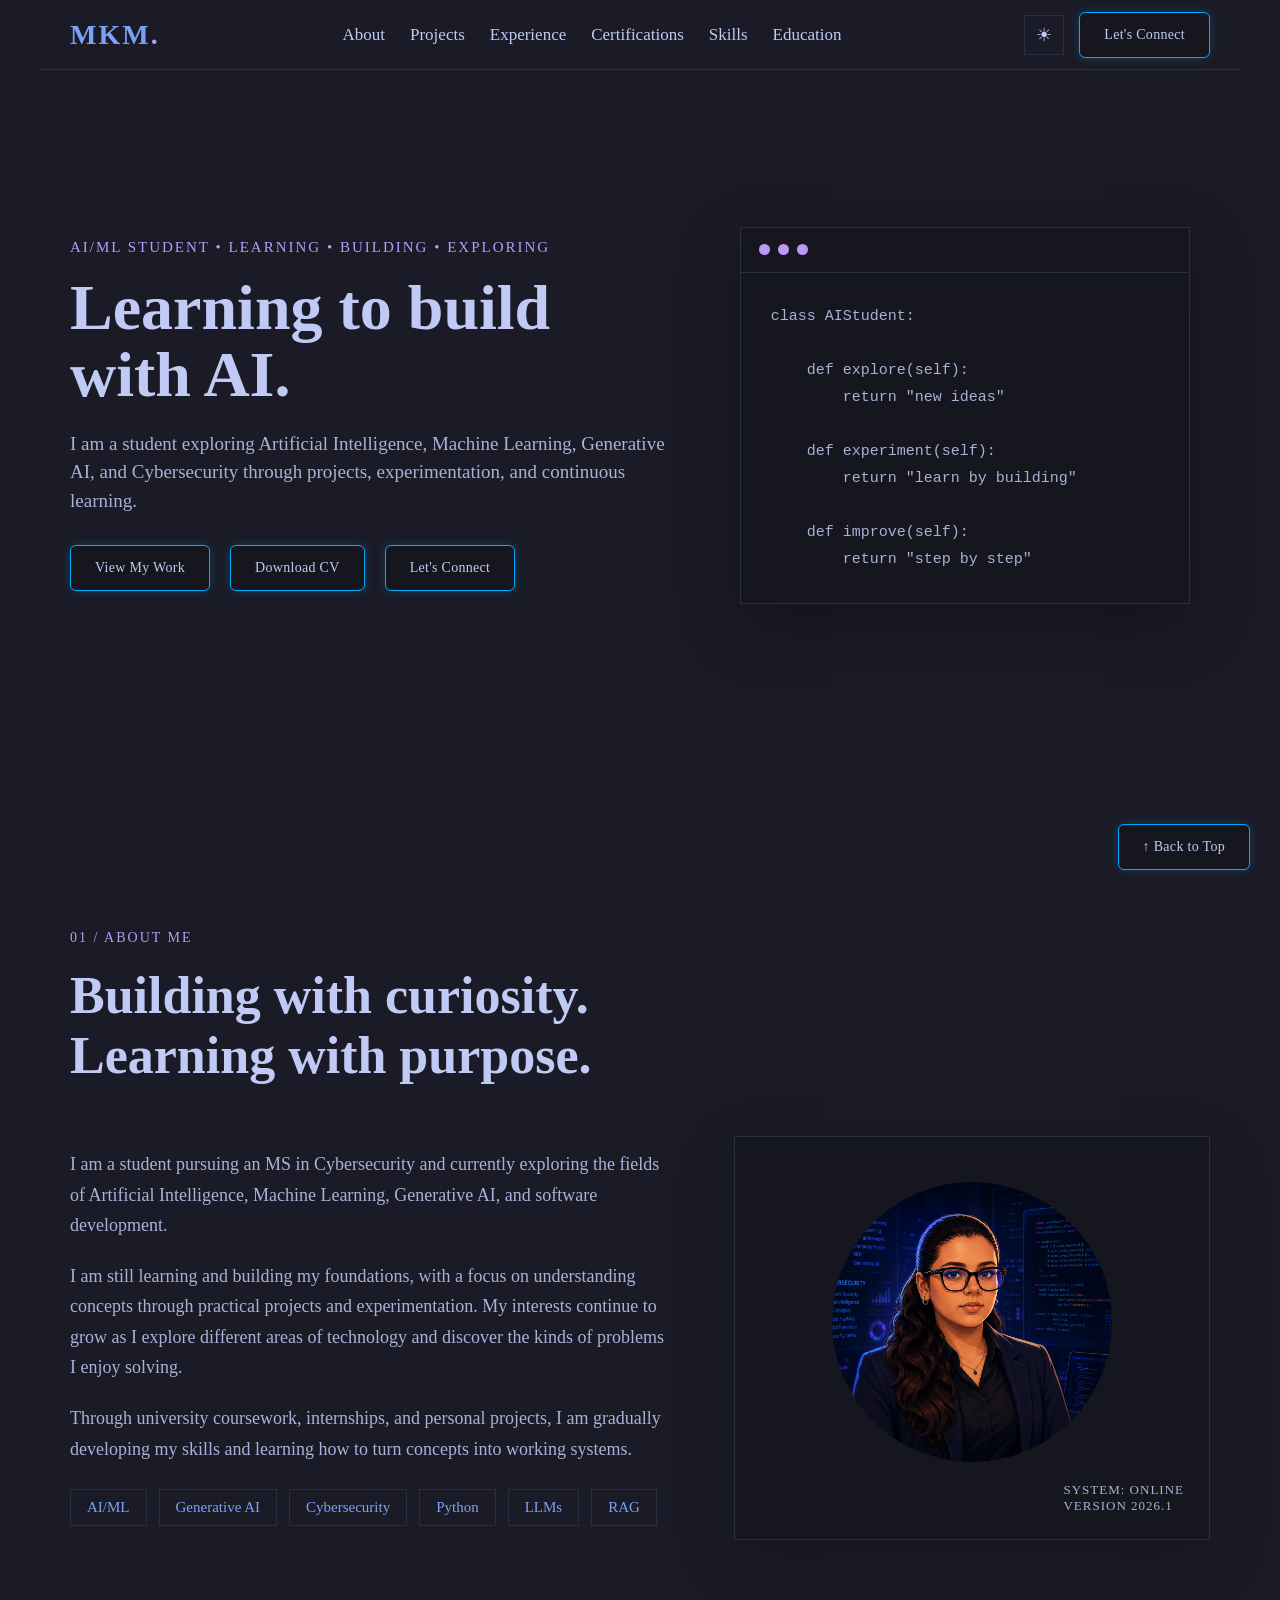
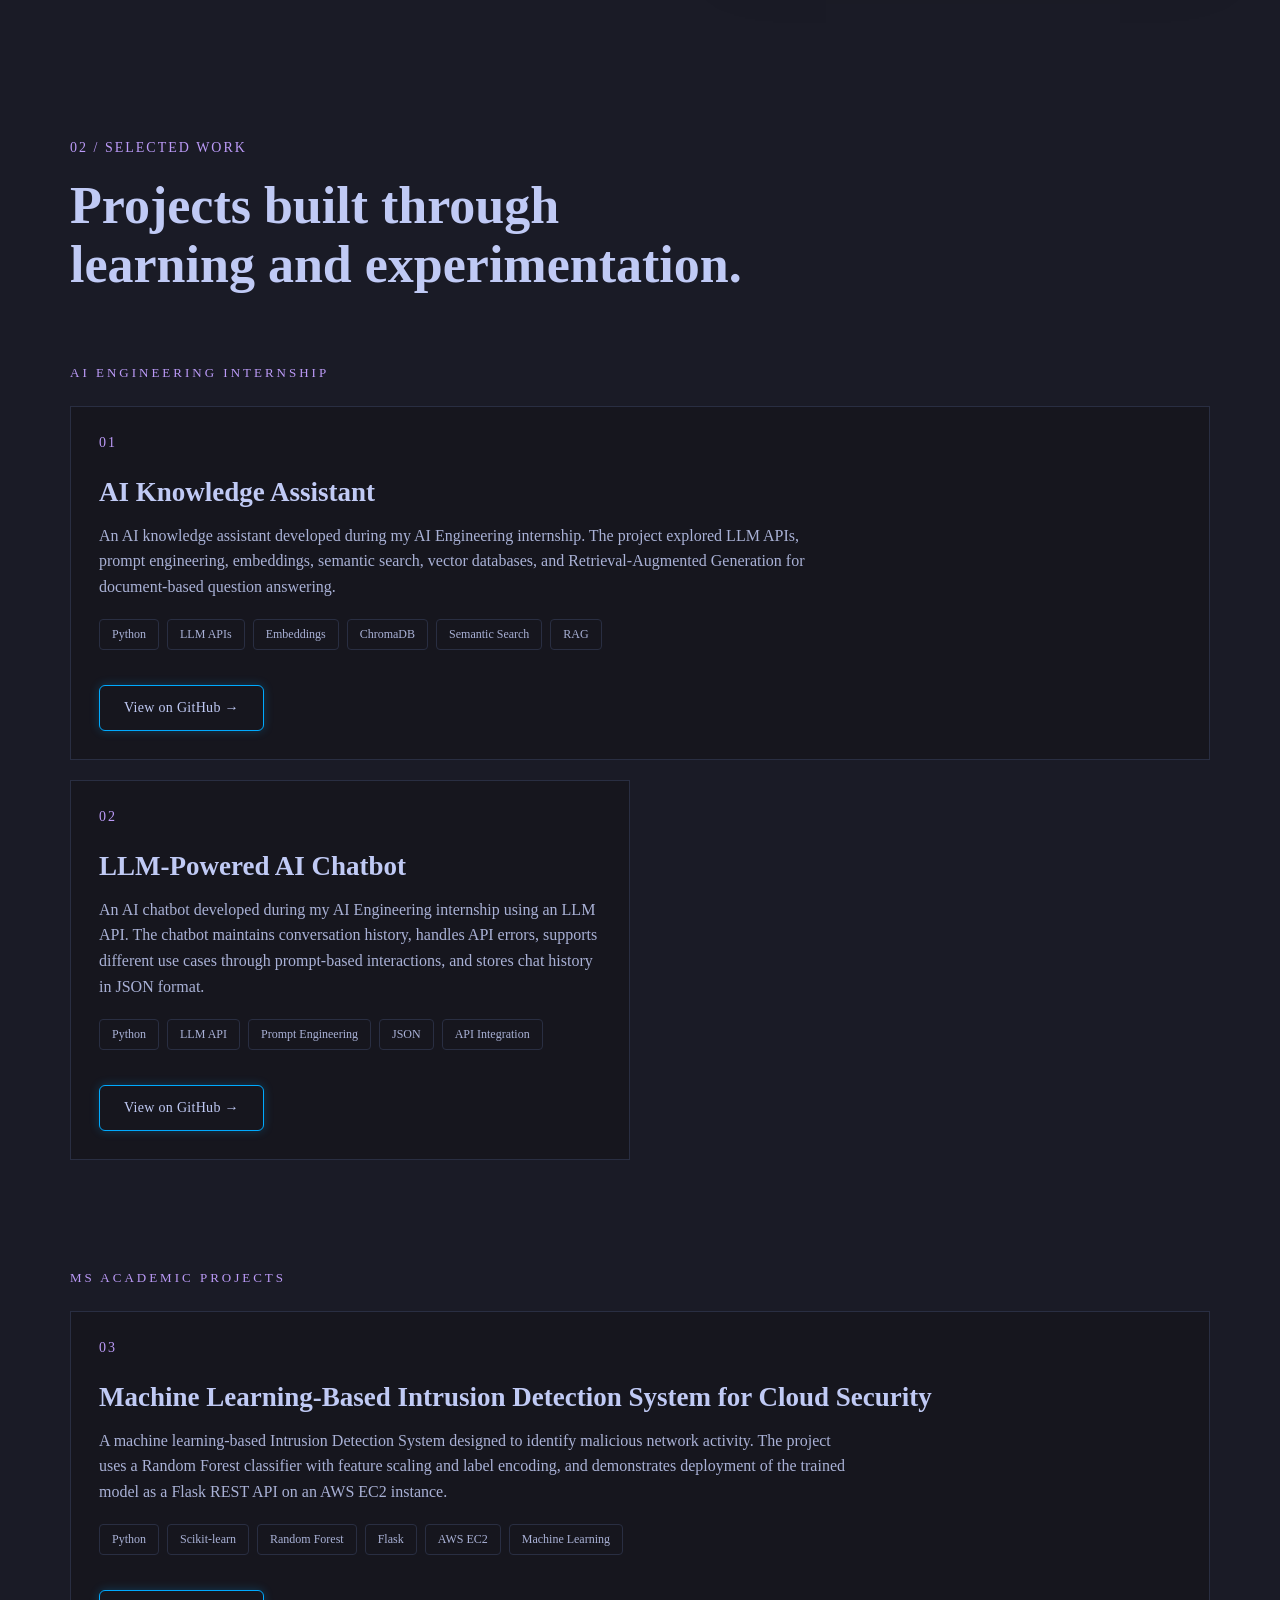
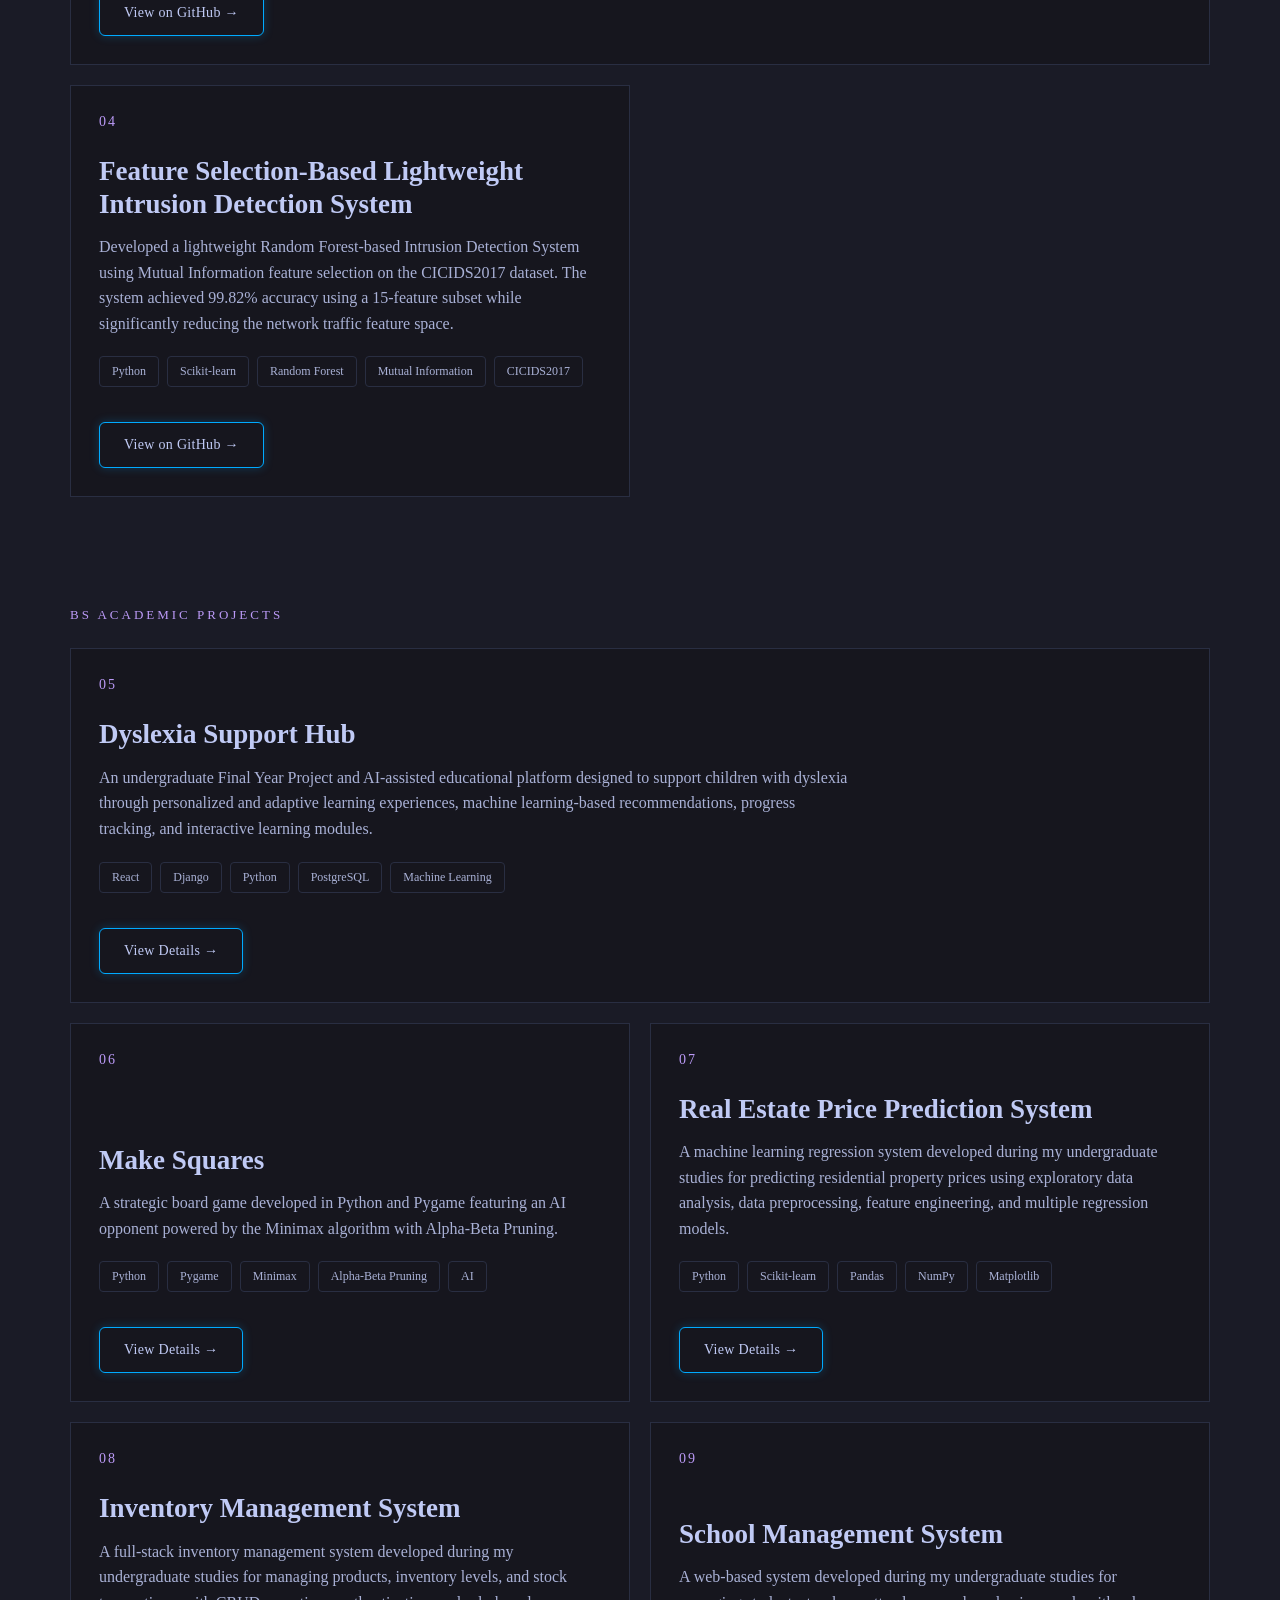
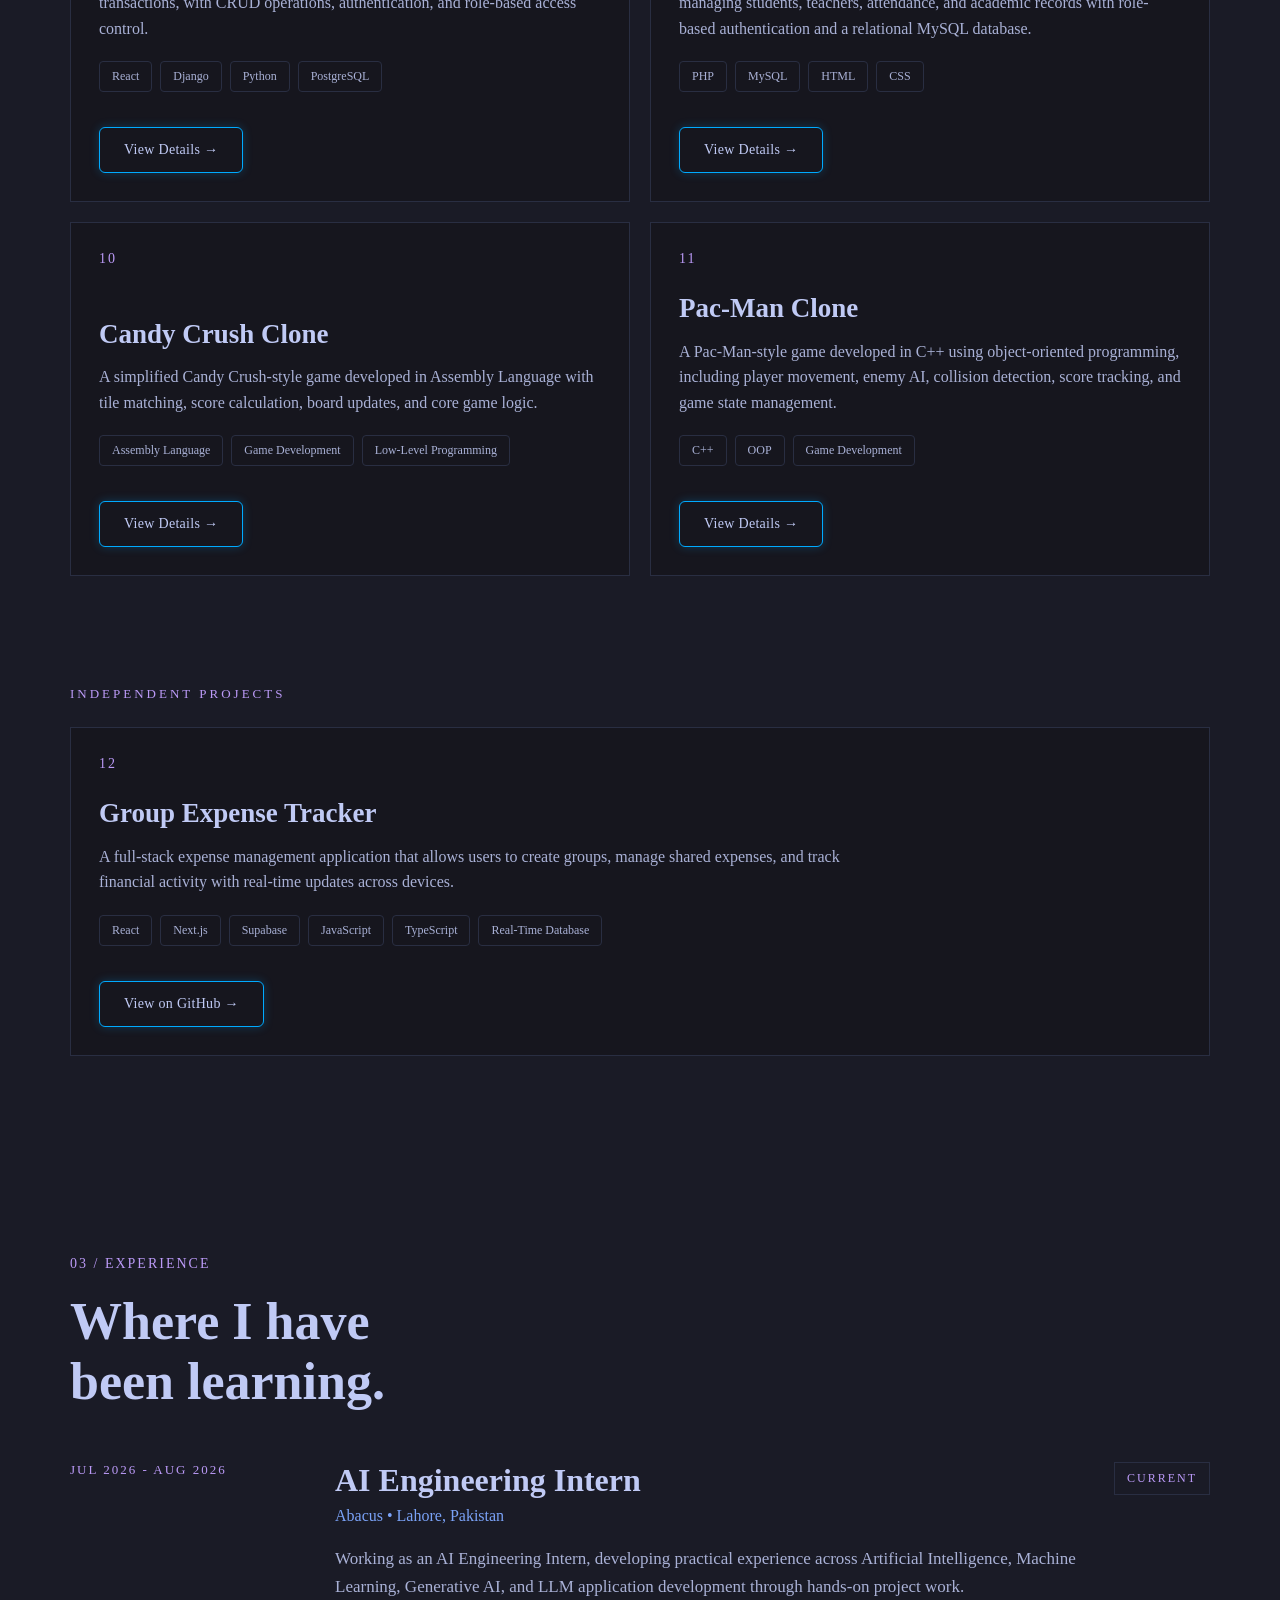
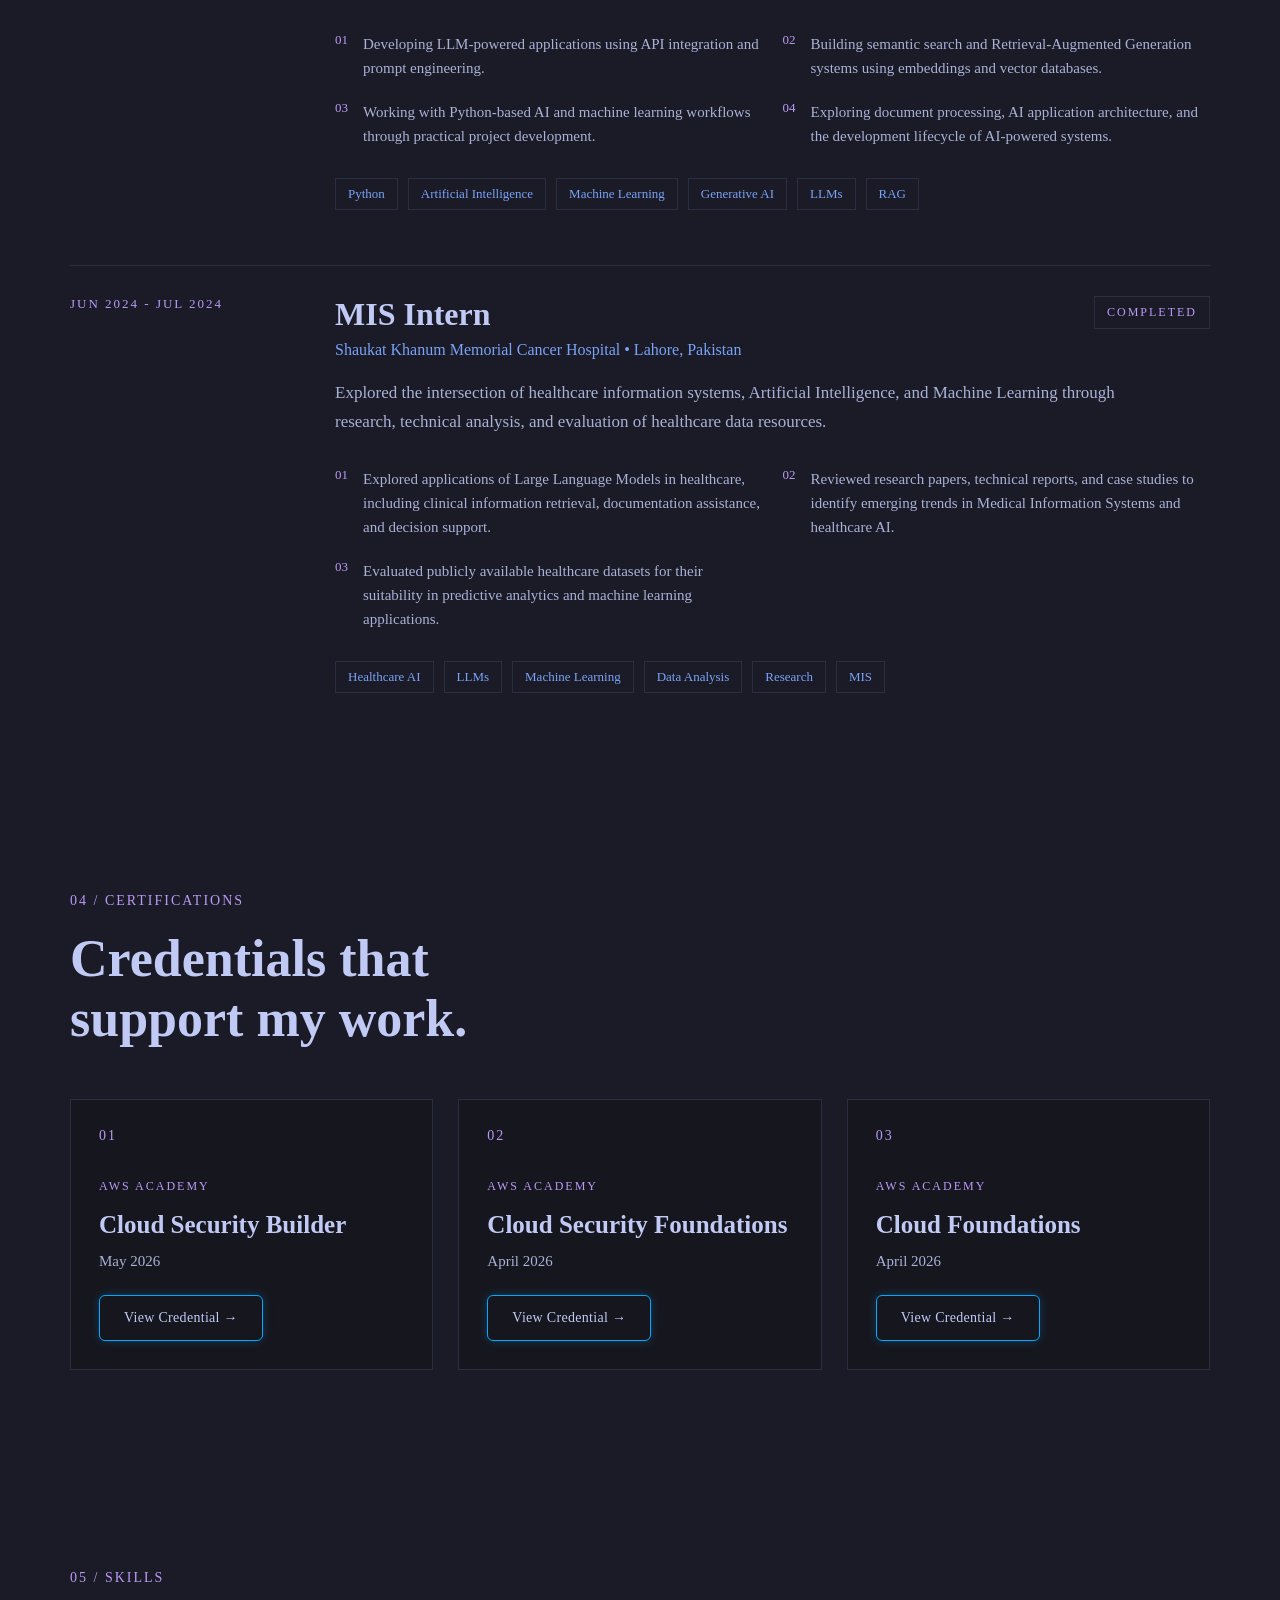
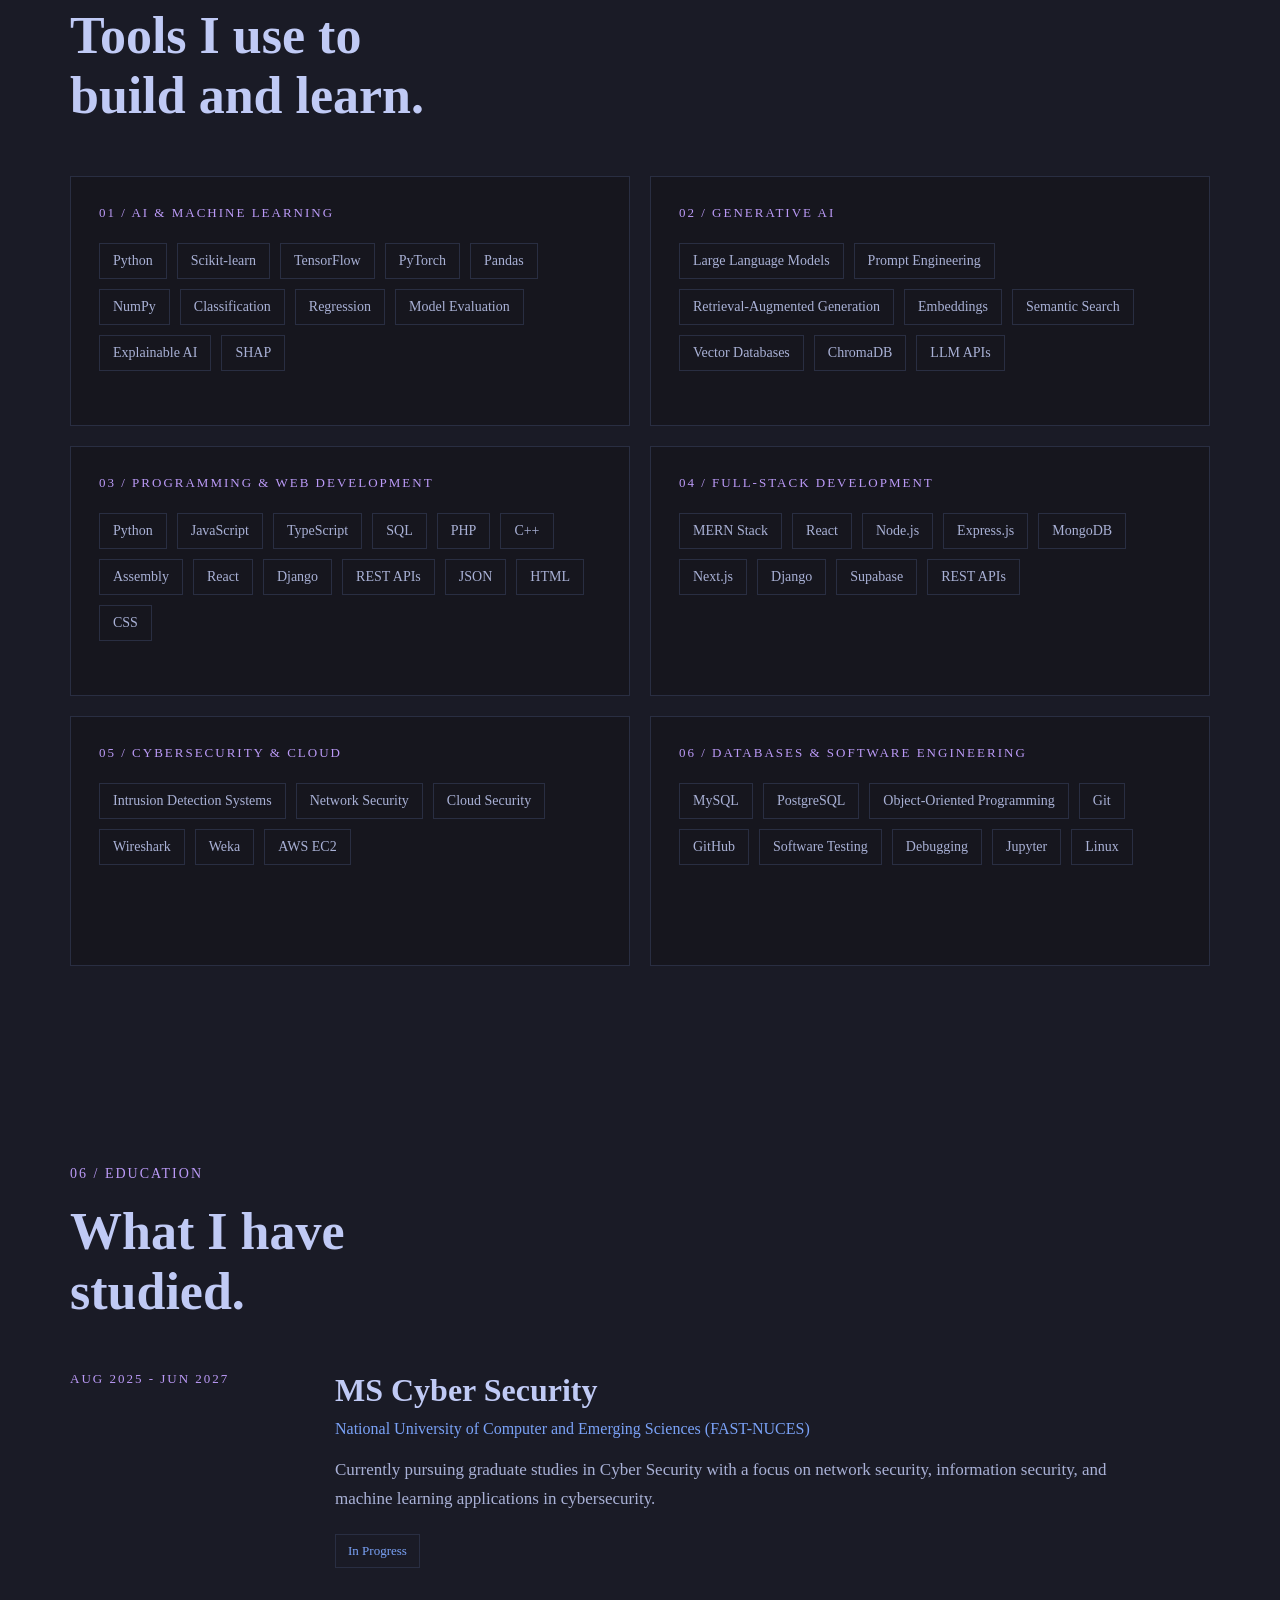
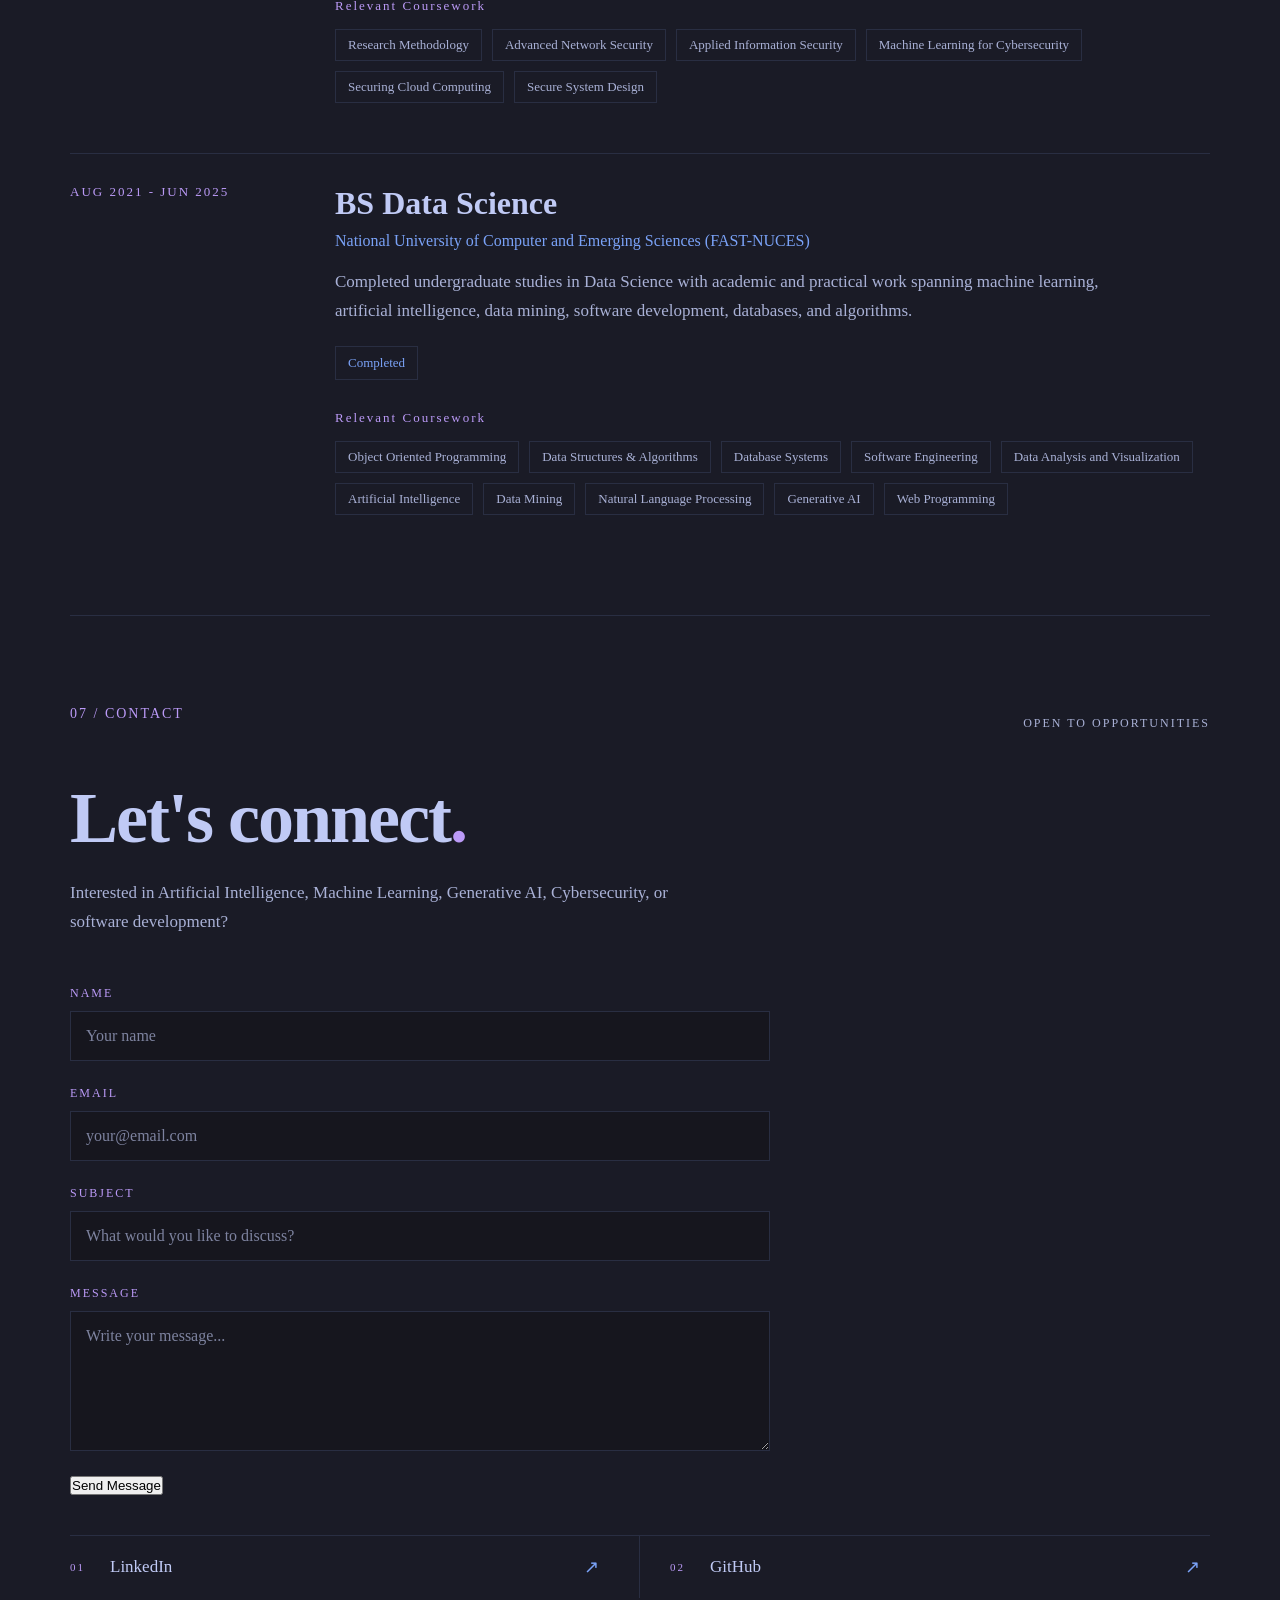
==== commit d0497640: "updated buttons" ====
--- a/index.html
+++ b/index.html
@@ -5,6 +5,17 @@
 <meta name="viewport" content="width=device-width,initial-scale=1.0">
 <title>Minahil Mobin | AI/ML Engineer</title>
 <link rel="stylesheet" href="style.css">
+
+<!-- Google tag (gtag.js) -->
+<script async src="https://www.googletagmanager.com/gtag/js?id=G-Q1FB6F69KT"></script>
+<script>
+  window.dataLayer = window.dataLayer || [];
+  function gtag(){dataLayer.push(arguments);}
+  gtag('js', new Date());
+
+  gtag('config', 'G-Q1FB6F69KT');
+</script>
+
 </head>
 <body>
 
@@ -970,7 +981,7 @@
 Interested in Artificial Intelligence, Machine Learning, Generative AI, Cybersecurity, or software development?
 </p>
 
-<form class="contact-form" action="https://formspree.io/f/mbdnawrz" method="POST">
+<form id="contact-form" class="contact-form" action="https://formspree.io/f/mbdnawrz" method="POST">
 
 <div class="form-group">
 <label for="name">NAME</label>
@@ -992,13 +1003,13 @@
 <textarea id="message" name="message" rows="6" placeholder="Write your message..." required></textarea>
 </div>
 
-<button type="submit" class="contact-submit">
-Send Message →
-</button>
-
-<p id="form-success" class="form-success">
-Message sent successfully. Thank you for reaching out.
-</p>
+<div class="form-submit">
+    <button type="submit">Send Message</button>
+
+    <p id="form-success" class="form-success">
+        Message sent successfully. Thank you for reaching out.
+    </p>
+</div>
 
 </form>
 
@@ -1037,69 +1048,5 @@
 </a>
 
 <script src="script.js"></script>
-
-<script>
-
-const contactForm=document.getElementById("contact-form");
-const successMessage=document.getElementById("form-success");
-
-contactForm.addEventListener("submit",async function(event){
-
-event.preventDefault();
-
-const submitButton=contactForm.querySelector("button[type='submit']");
-
-submitButton.disabled=true;
-submitButton.textContent="Sending...";
-
-const formData=new FormData(contactForm);
-
-try{
-
-const response=await fetch(contactForm.action,{
-method:"POST",
-body:formData,
-headers:{
-"Accept":"application/json"
-}
-});
-
-if(response.ok){
-
-contactForm.reset();
-
-successMessage.style.display="block";
-
-submitButton.textContent="Message Sent";
-
-setTimeout(function(){
-
-successMessage.style.display="none";
-submitButton.disabled=false;
-submitButton.textContent="Send Message";
-
-},5000);
-
-}else{
-
-submitButton.disabled=false;
-submitButton.textContent="Send Message";
-
-alert("Something went wrong. Please try again.");
-
-}
-
-}catch(error){
-
-submitButton.disabled=false;
-submitButton.textContent="Send Message";
-
-alert("Something went wrong. Please try again.");
-
-}
-
-});
-
-</script>
 </body>
 </html>
--- a/style.css
+++ b/style.css
@@ -1812,12 +1812,23 @@
 box-shadow:0 0 15px rgba(0,170,255,.8),0 0 35px rgba(0,170,255,.5);
 }
 
+.form-submit{
+display:flex;
+align-items:center;
+gap:15px;
+flex-wrap:wrap;
+}
+
 .form-success{
 display:none;
-margin-top:20px;
-padding:15px 20px;
+margin:0;
+padding:10px 15px;
 border:1px solid var(--blue);
 color:var(--blue);
 background:var(--background-secondary);
 font-size:16px;
-}+}
+
+.form-success.show{
+display:block;
+}
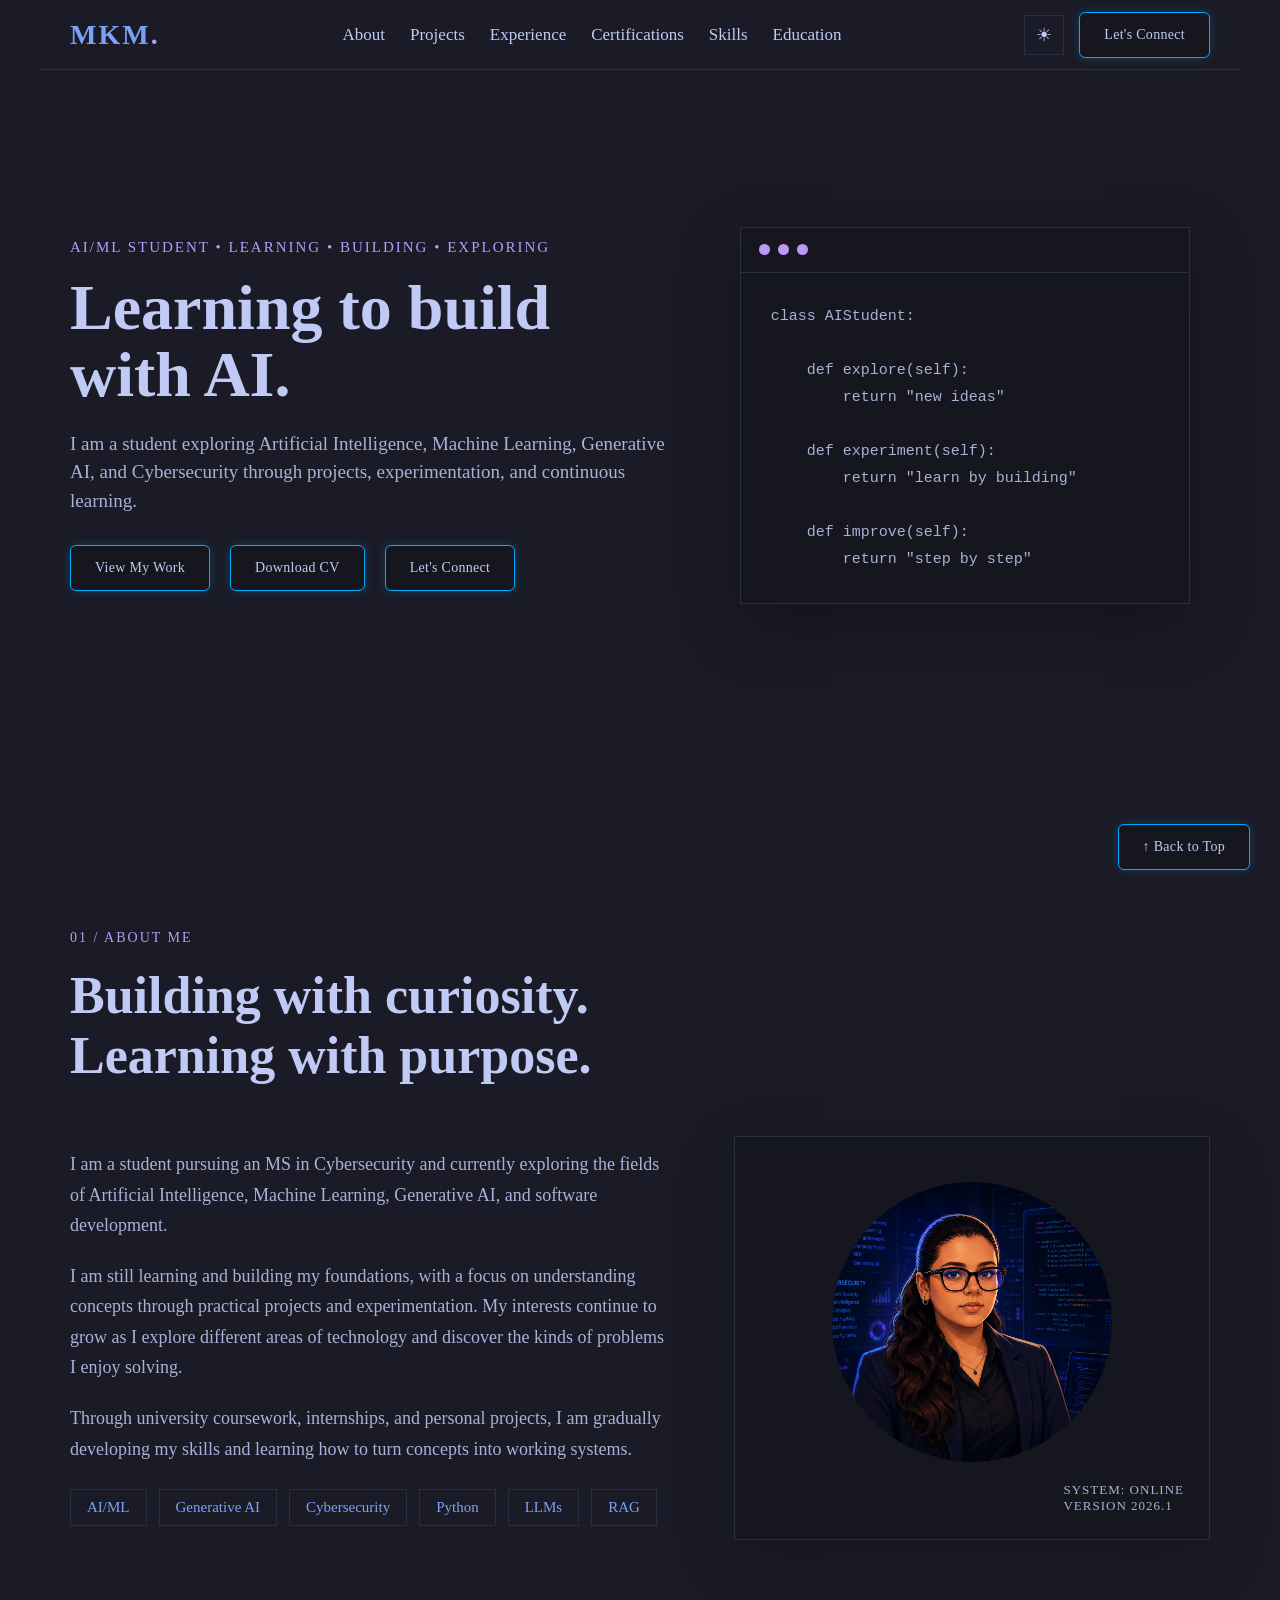
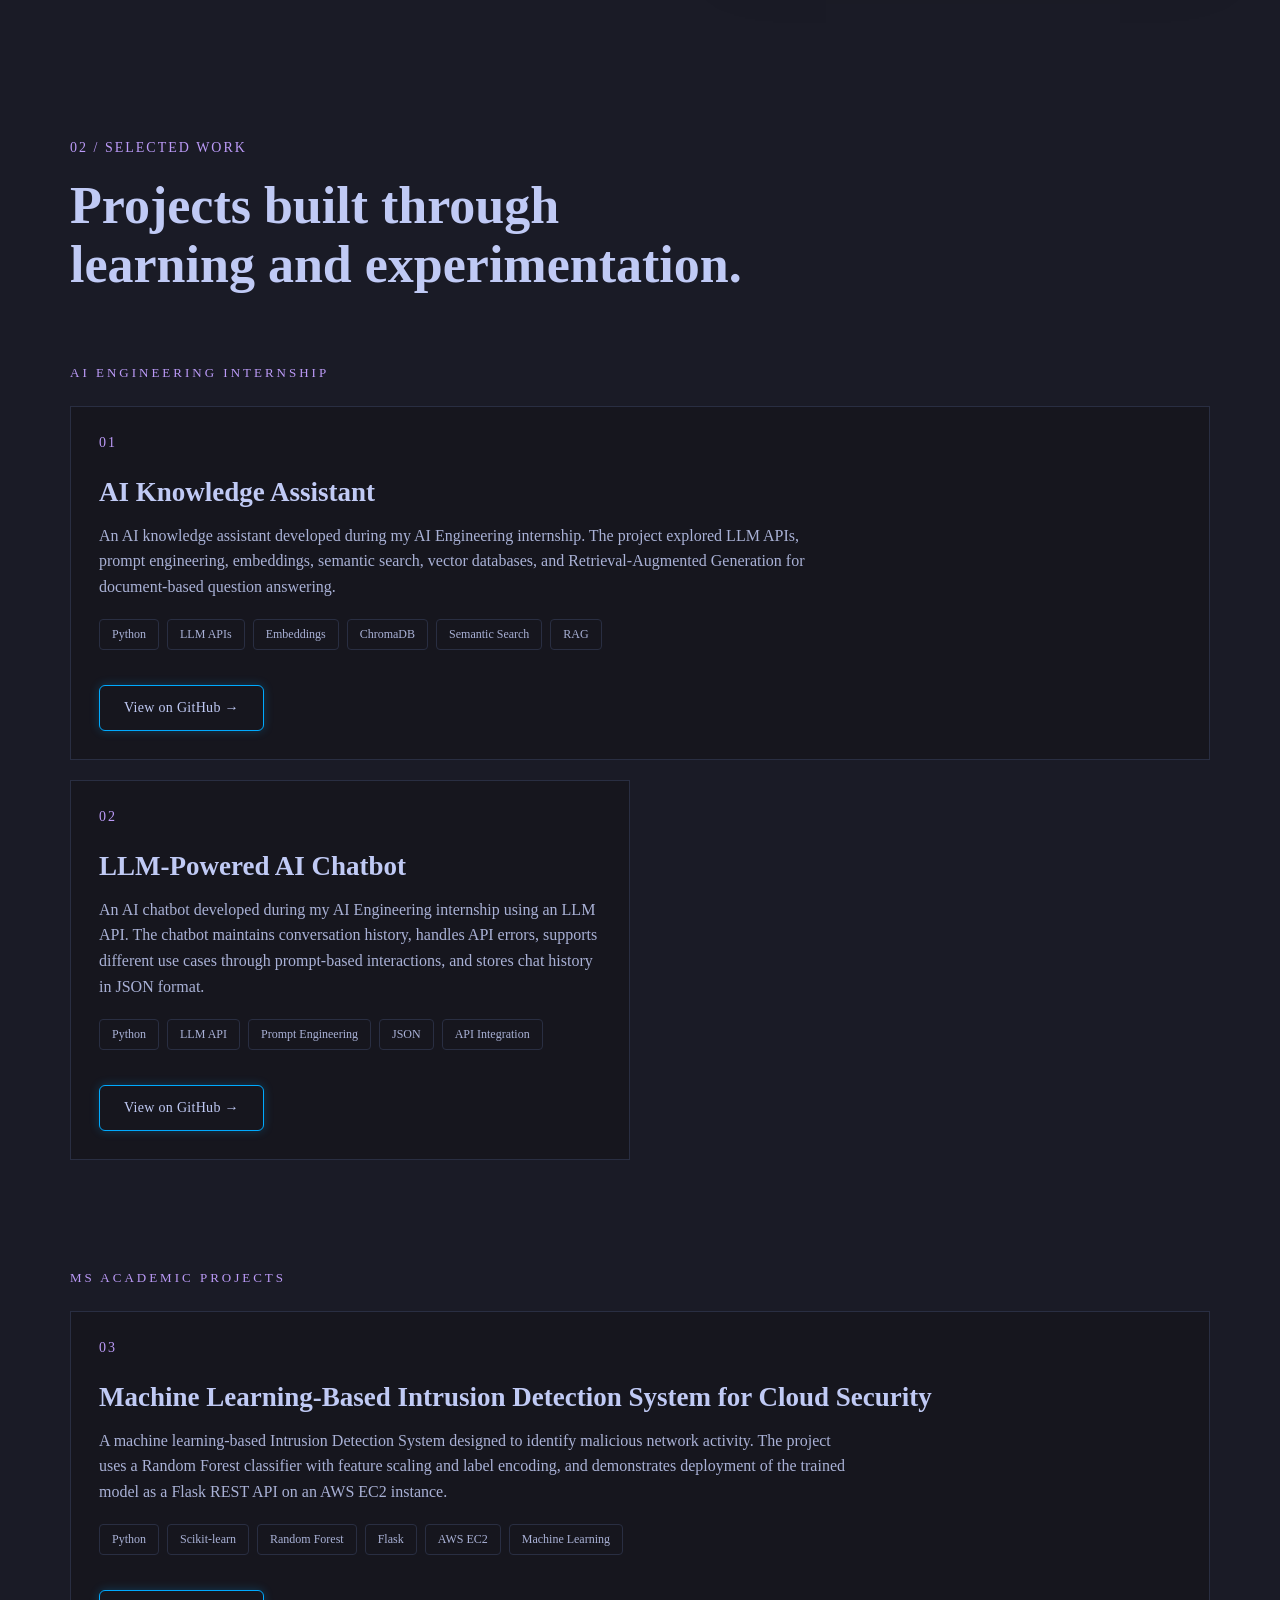
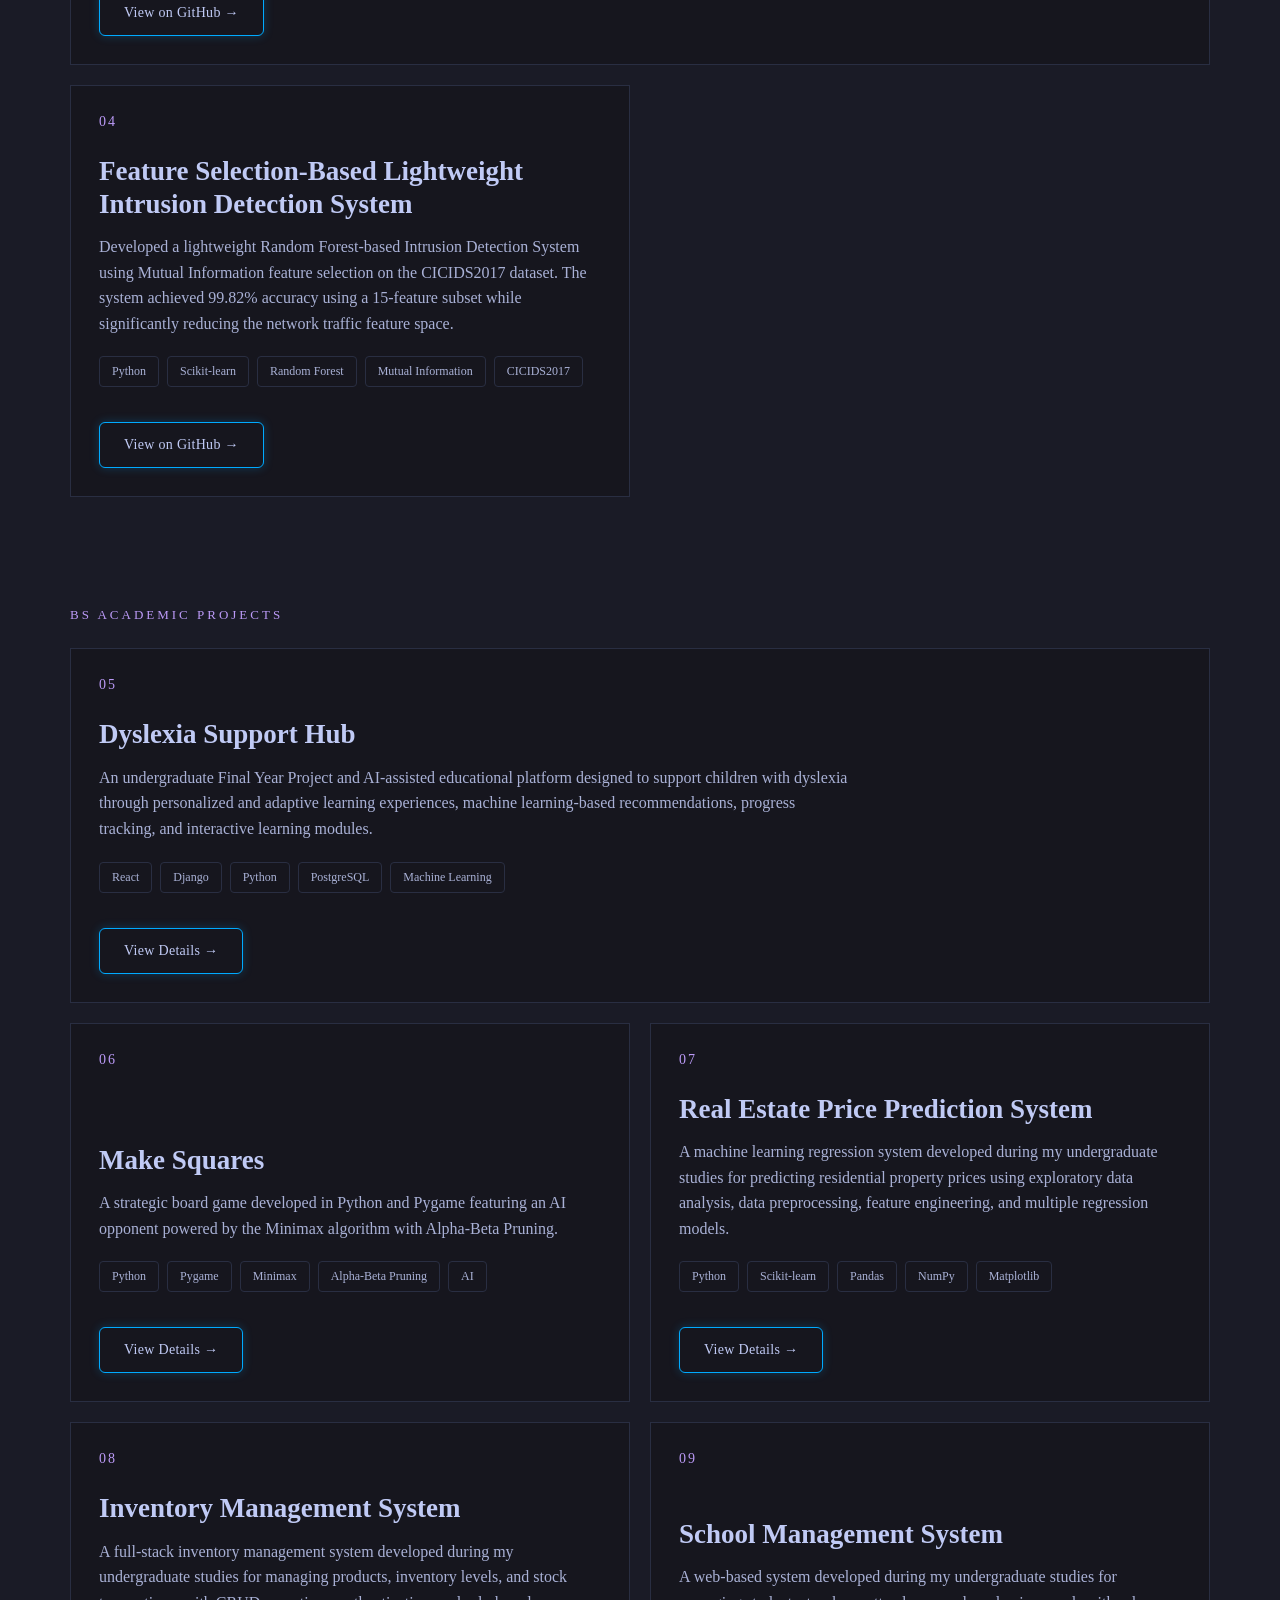
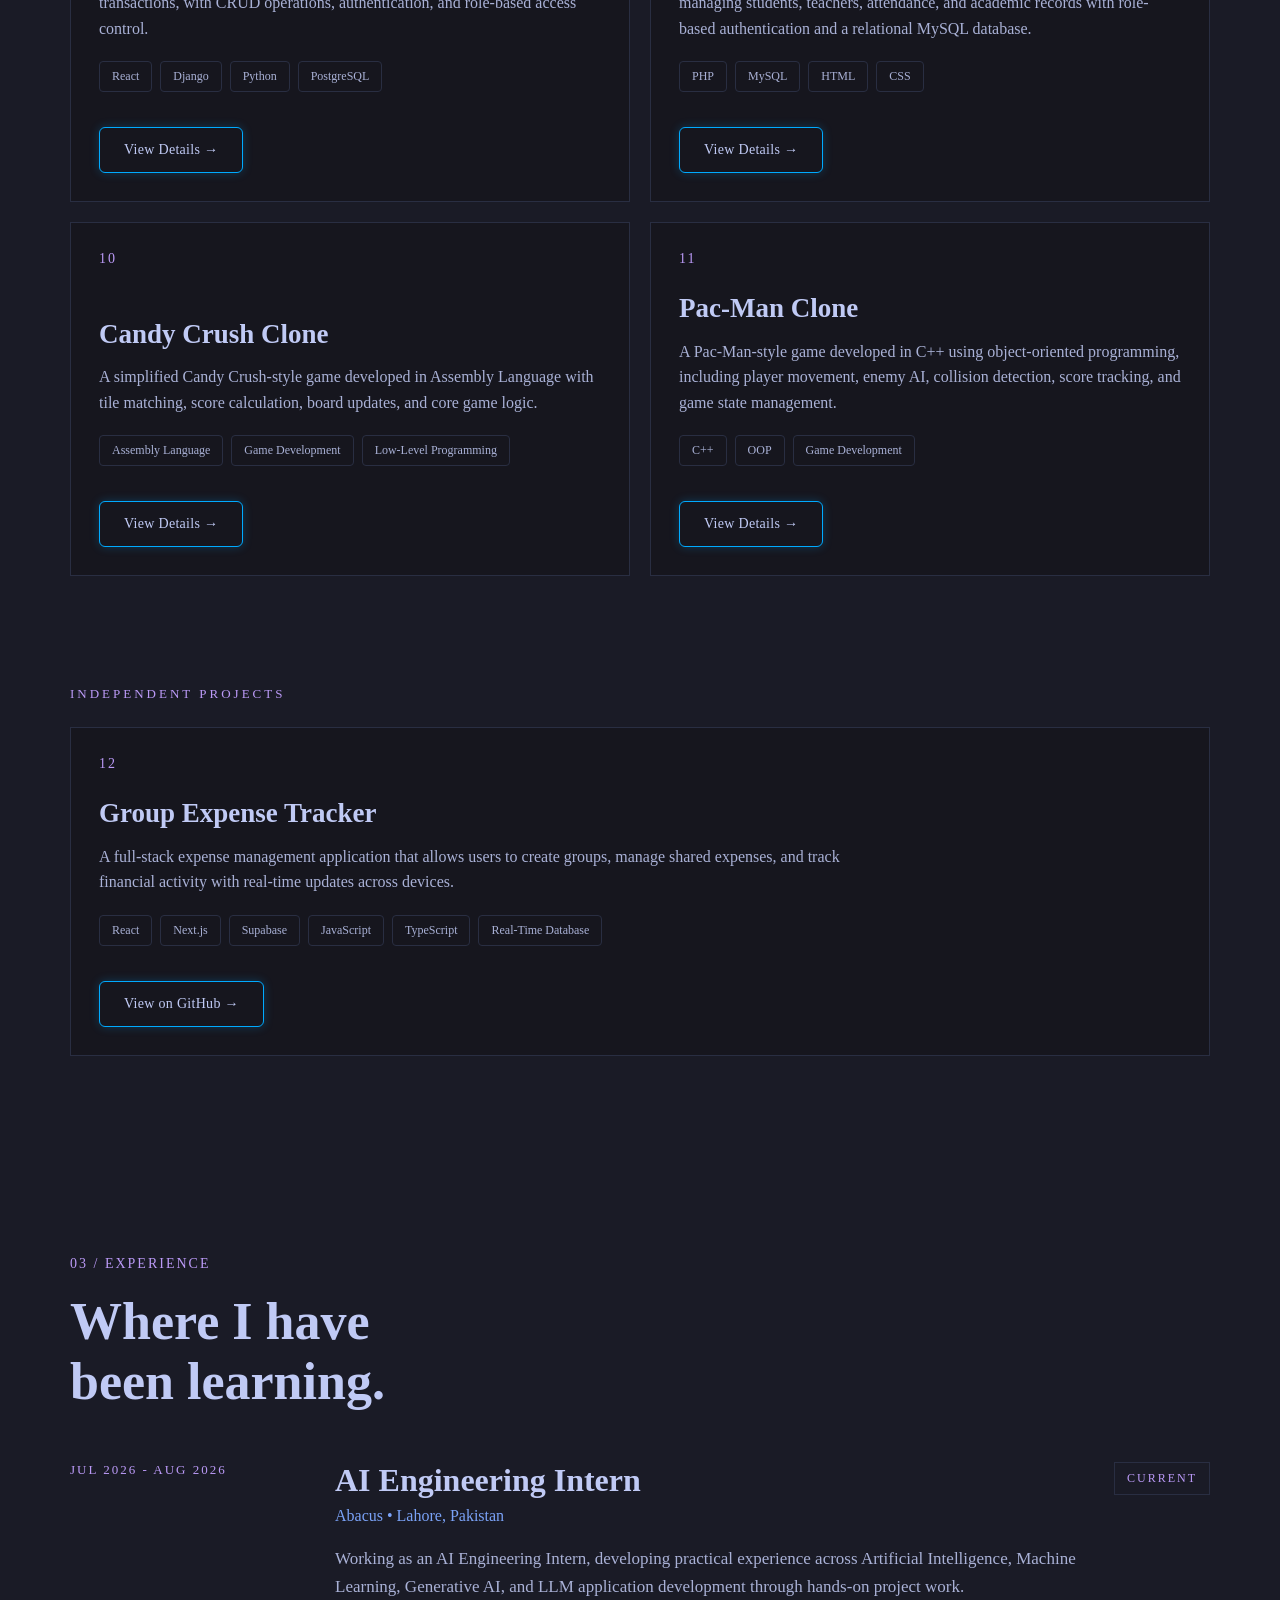
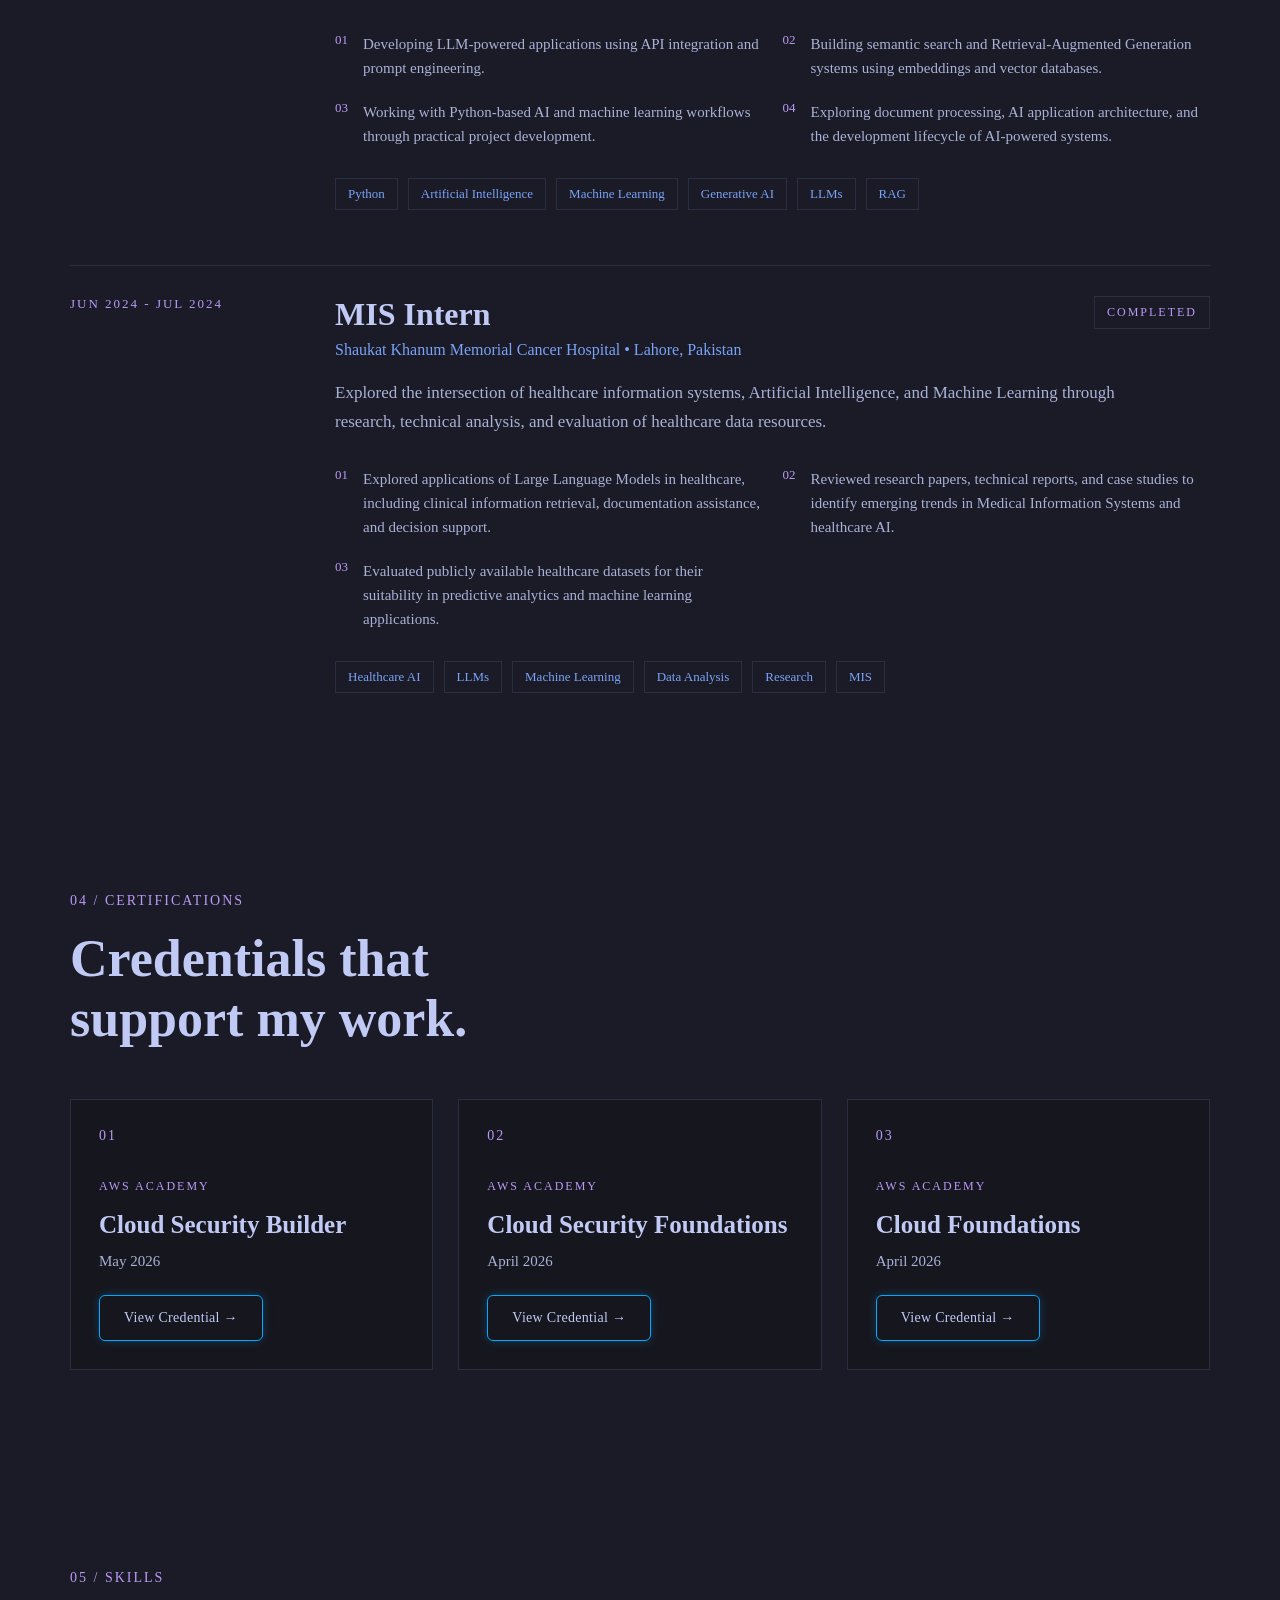
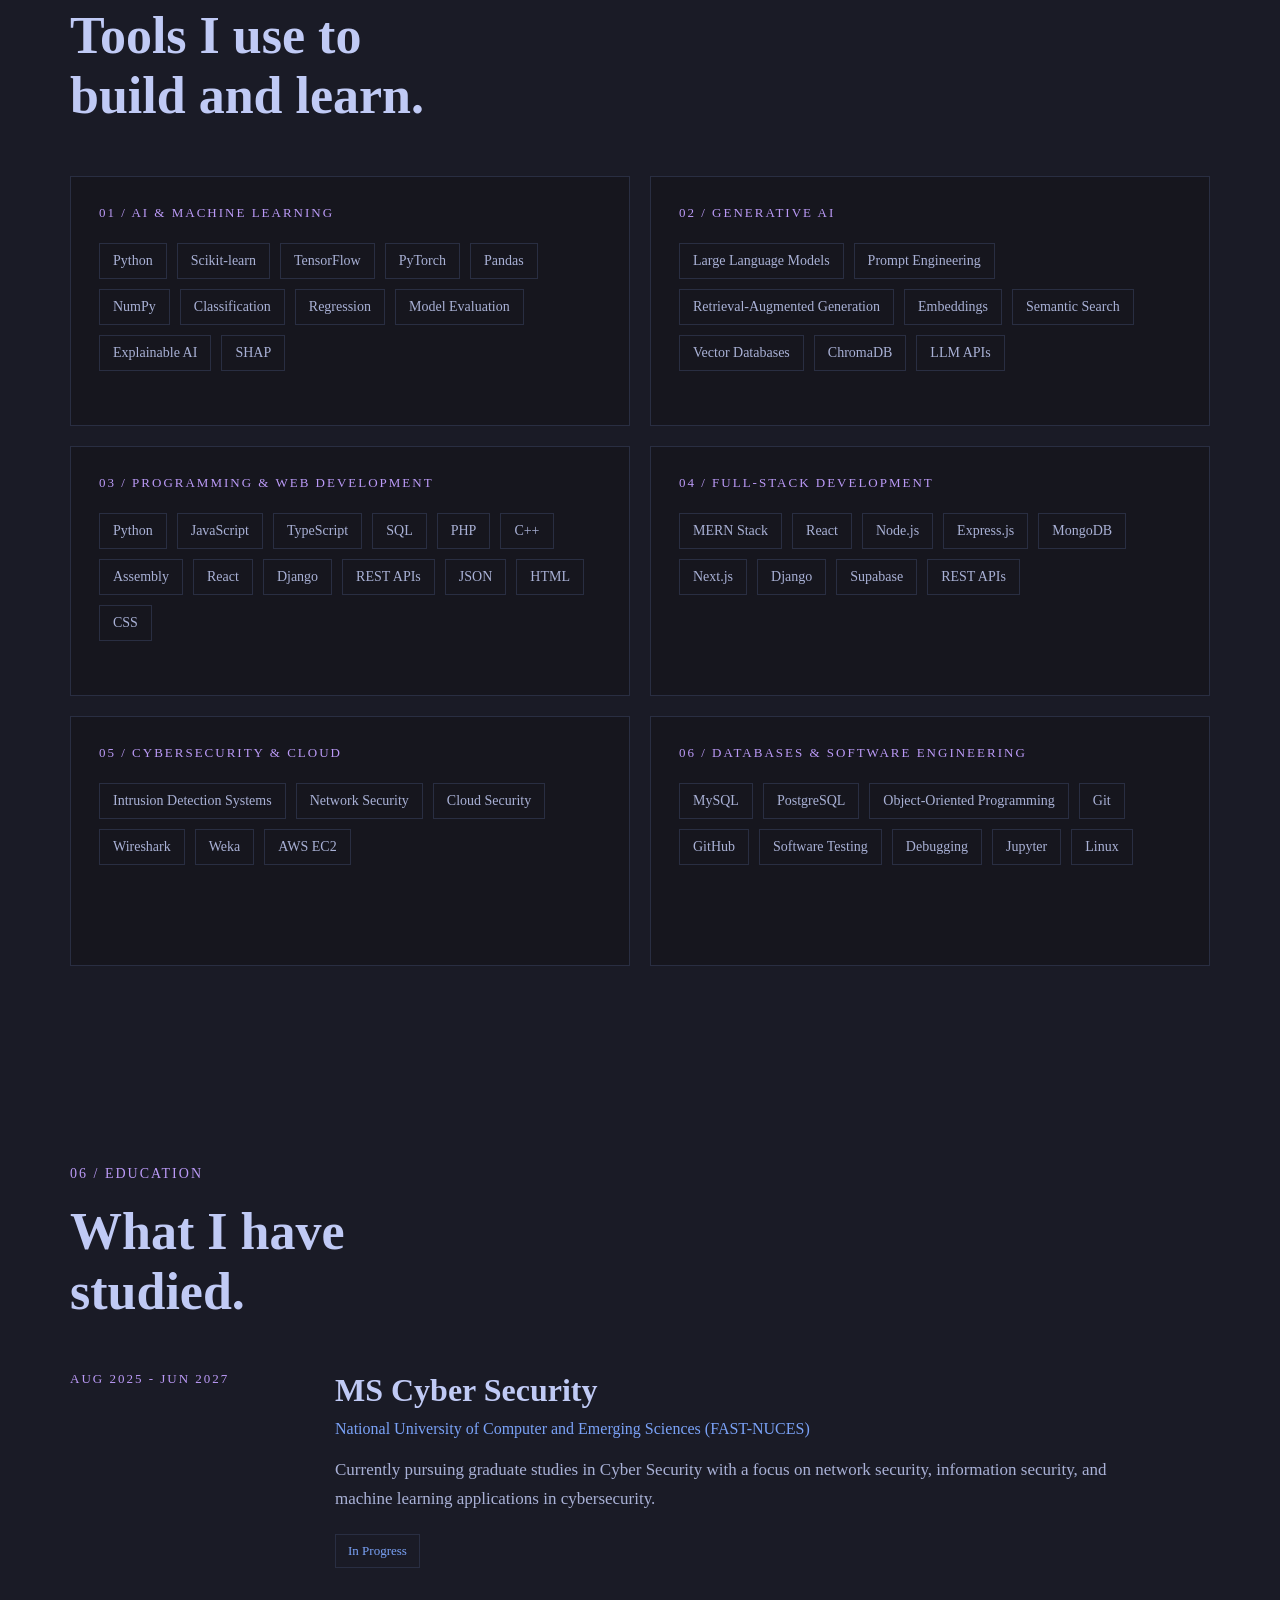
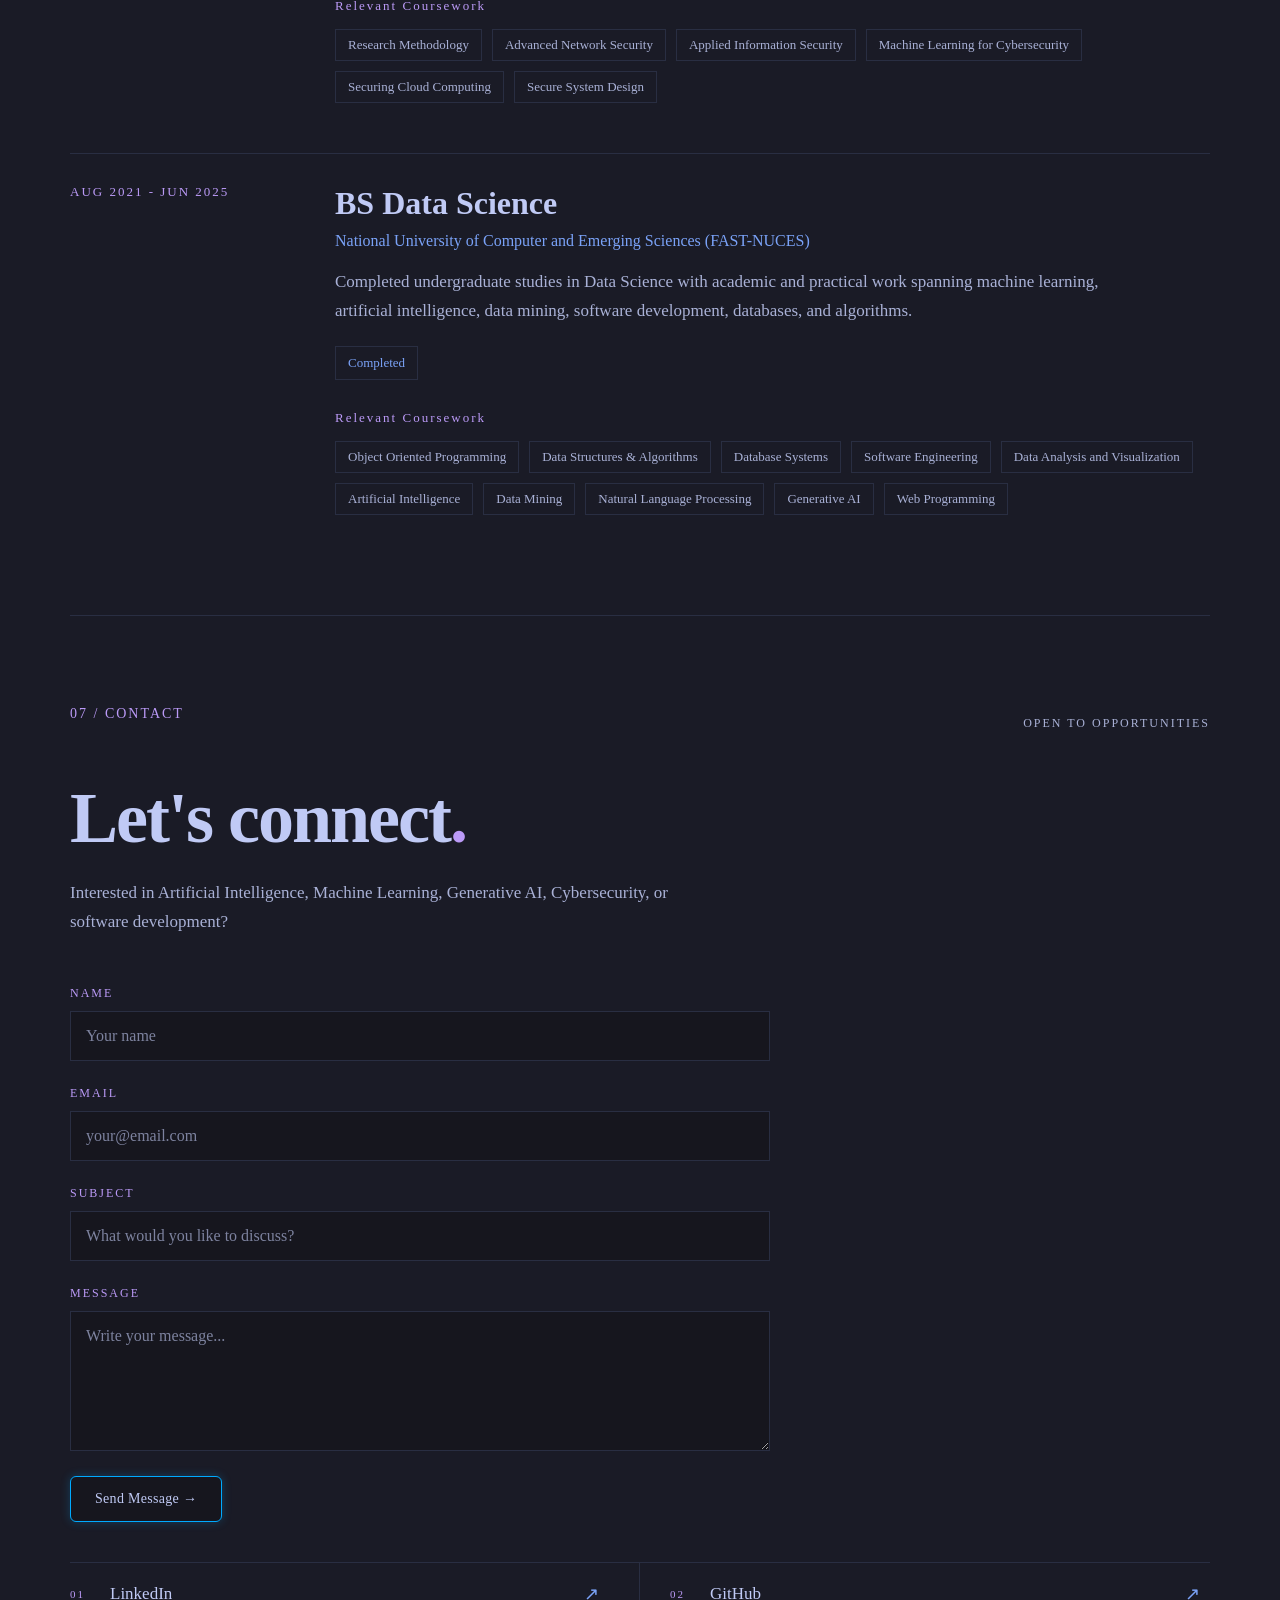
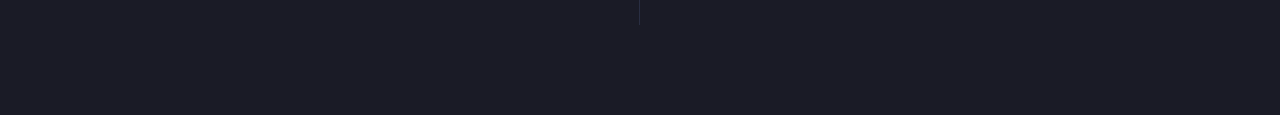
==== commit dad56d66: "updated buttons" ====
--- a/index.html
+++ b/index.html
@@ -1003,13 +1003,13 @@
 <textarea id="message" name="message" rows="6" placeholder="Write your message..." required></textarea>
 </div>
 
-<div class="form-submit">
-    <button type="submit">Send Message</button>
-
-    <p id="form-success" class="form-success">
-        Message sent successfully. Thank you for reaching out.
-    </p>
-</div>
+<button type="submit" class="contact-submit">
+Send Message →
+</button>
+
+<p id="form-success" class="form-success">
+Message sent successfully. Thank you for reaching out.
+</p>
 
 </form>
 
--- a/style.css
+++ b/style.css
@@ -1812,23 +1812,35 @@
 box-shadow:0 0 15px rgba(0,170,255,.8),0 0 35px rgba(0,170,255,.5);
 }
 
-.form-submit{
-display:flex;
-align-items:center;
-gap:15px;
-flex-wrap:wrap;
-}
-
 .form-success{
 display:none;
+position:fixed;
+top:50%;
+left:50%;
+transform:translate(-50%,-50%);
+z-index:9999;
+width:max-content;
+max-width:90%;
 margin:0;
-padding:10px 15px;
+padding:20px 30px;
 border:1px solid var(--blue);
 color:var(--blue);
 background:var(--background-secondary);
 font-size:16px;
+text-align:center;
 }
 
 .form-success.show{
 display:block;
 }
+
+@media(max-width:600px){
+
+.form-success{
+width:90%;
+max-width:90%;
+padding:16px 20px;
+font-size:14px;
+line-height:1.5;
+}
+}
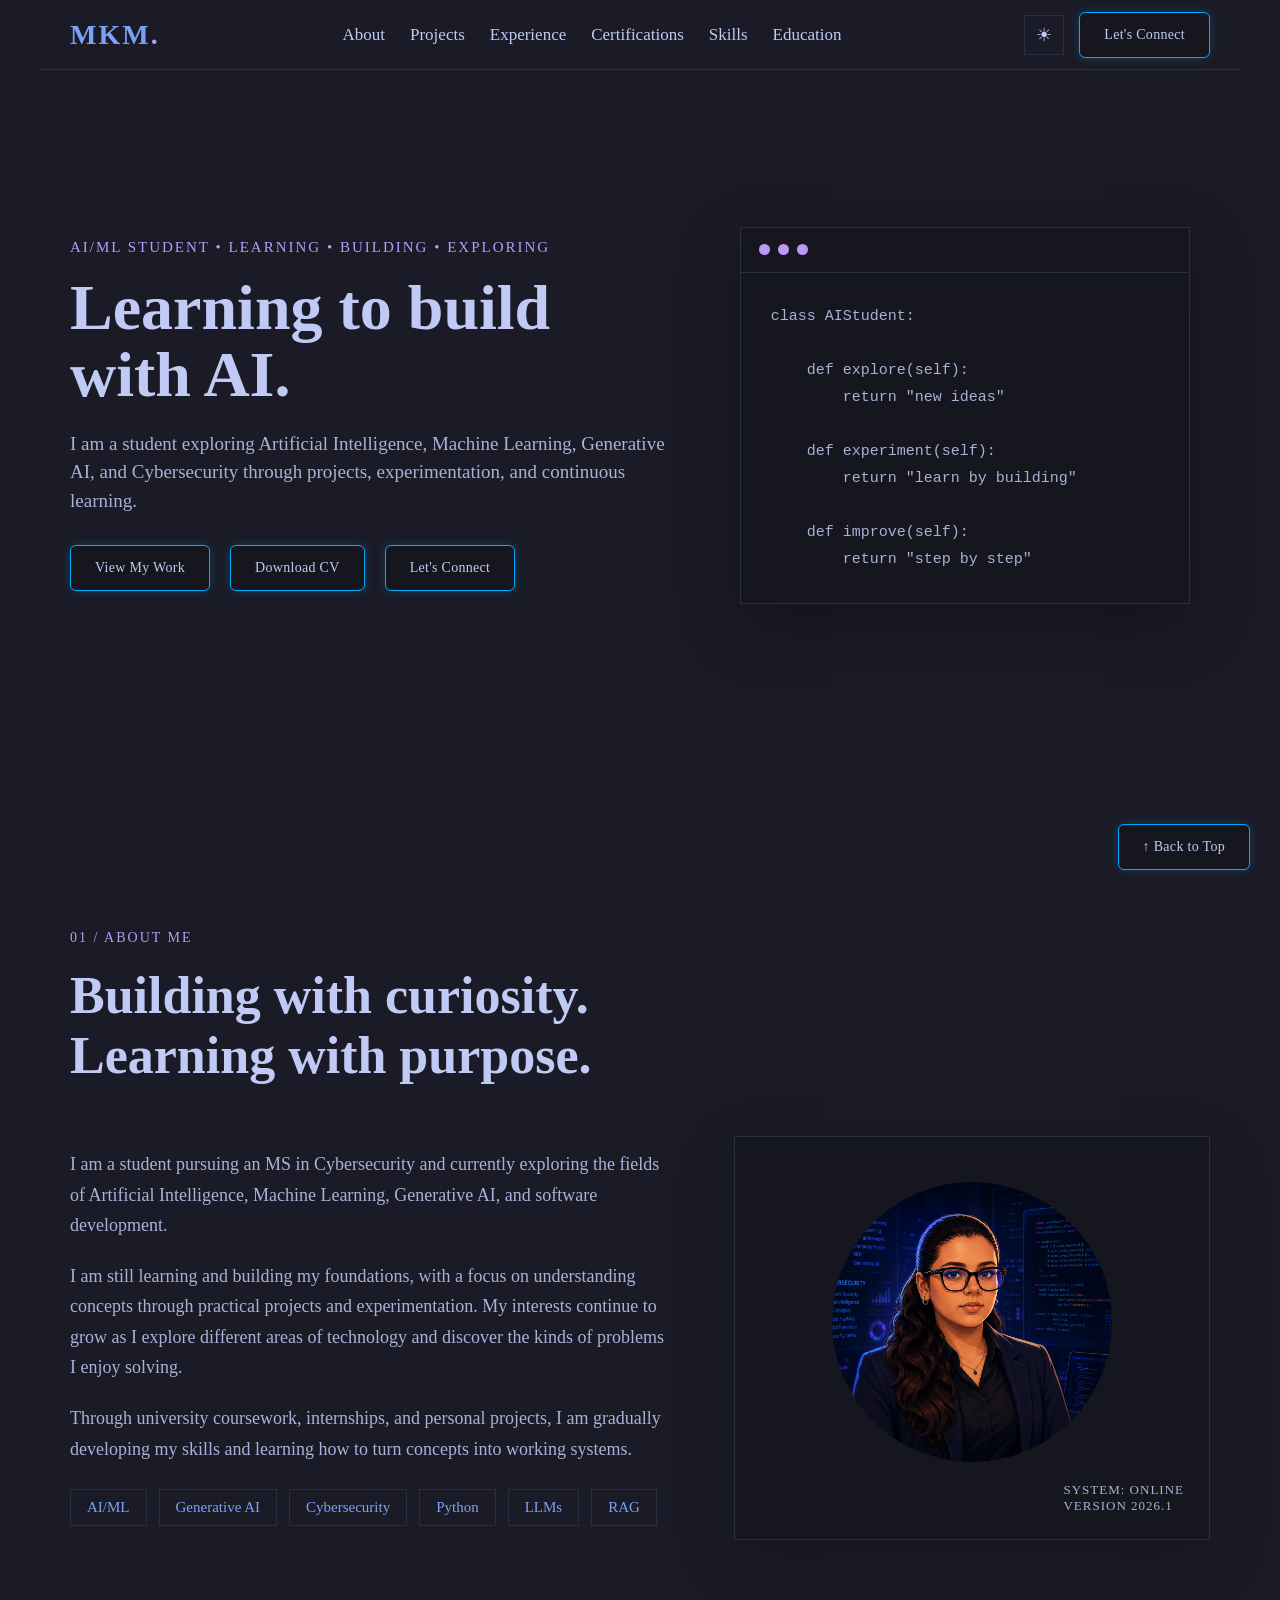
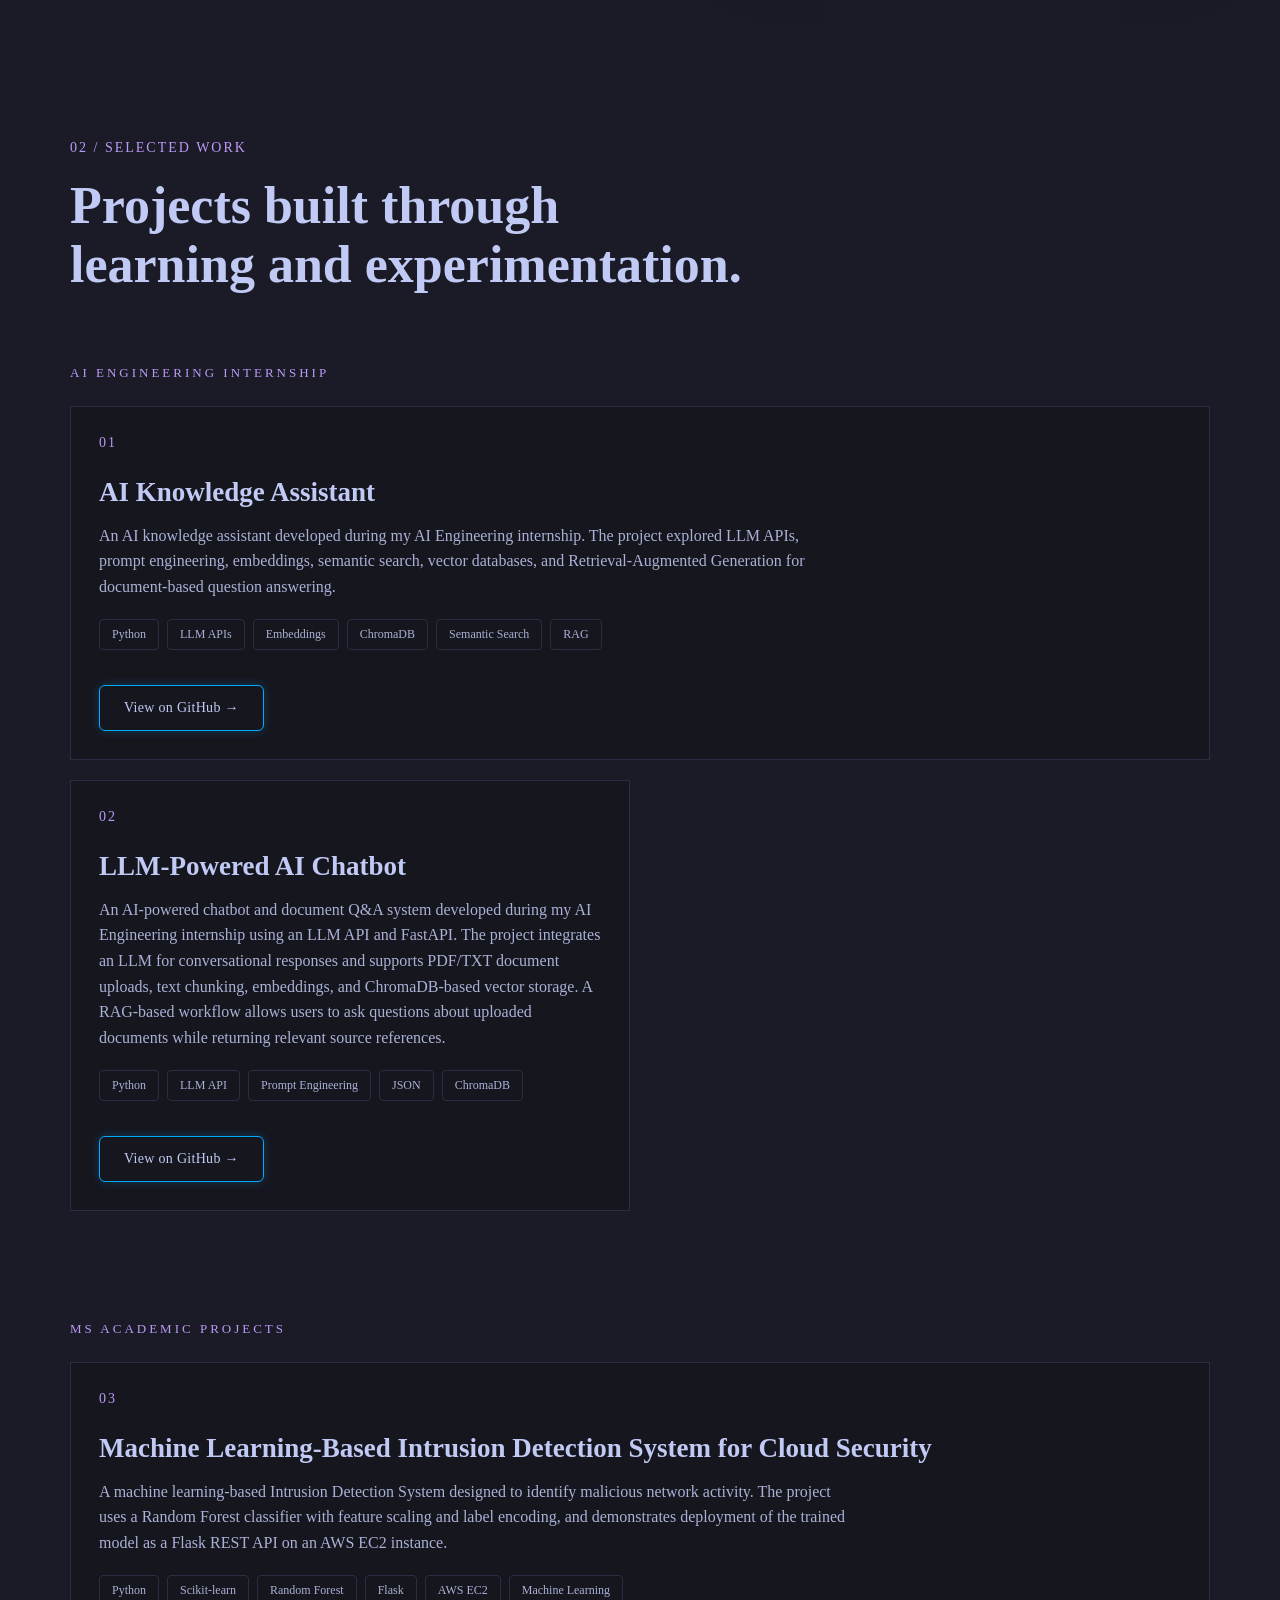
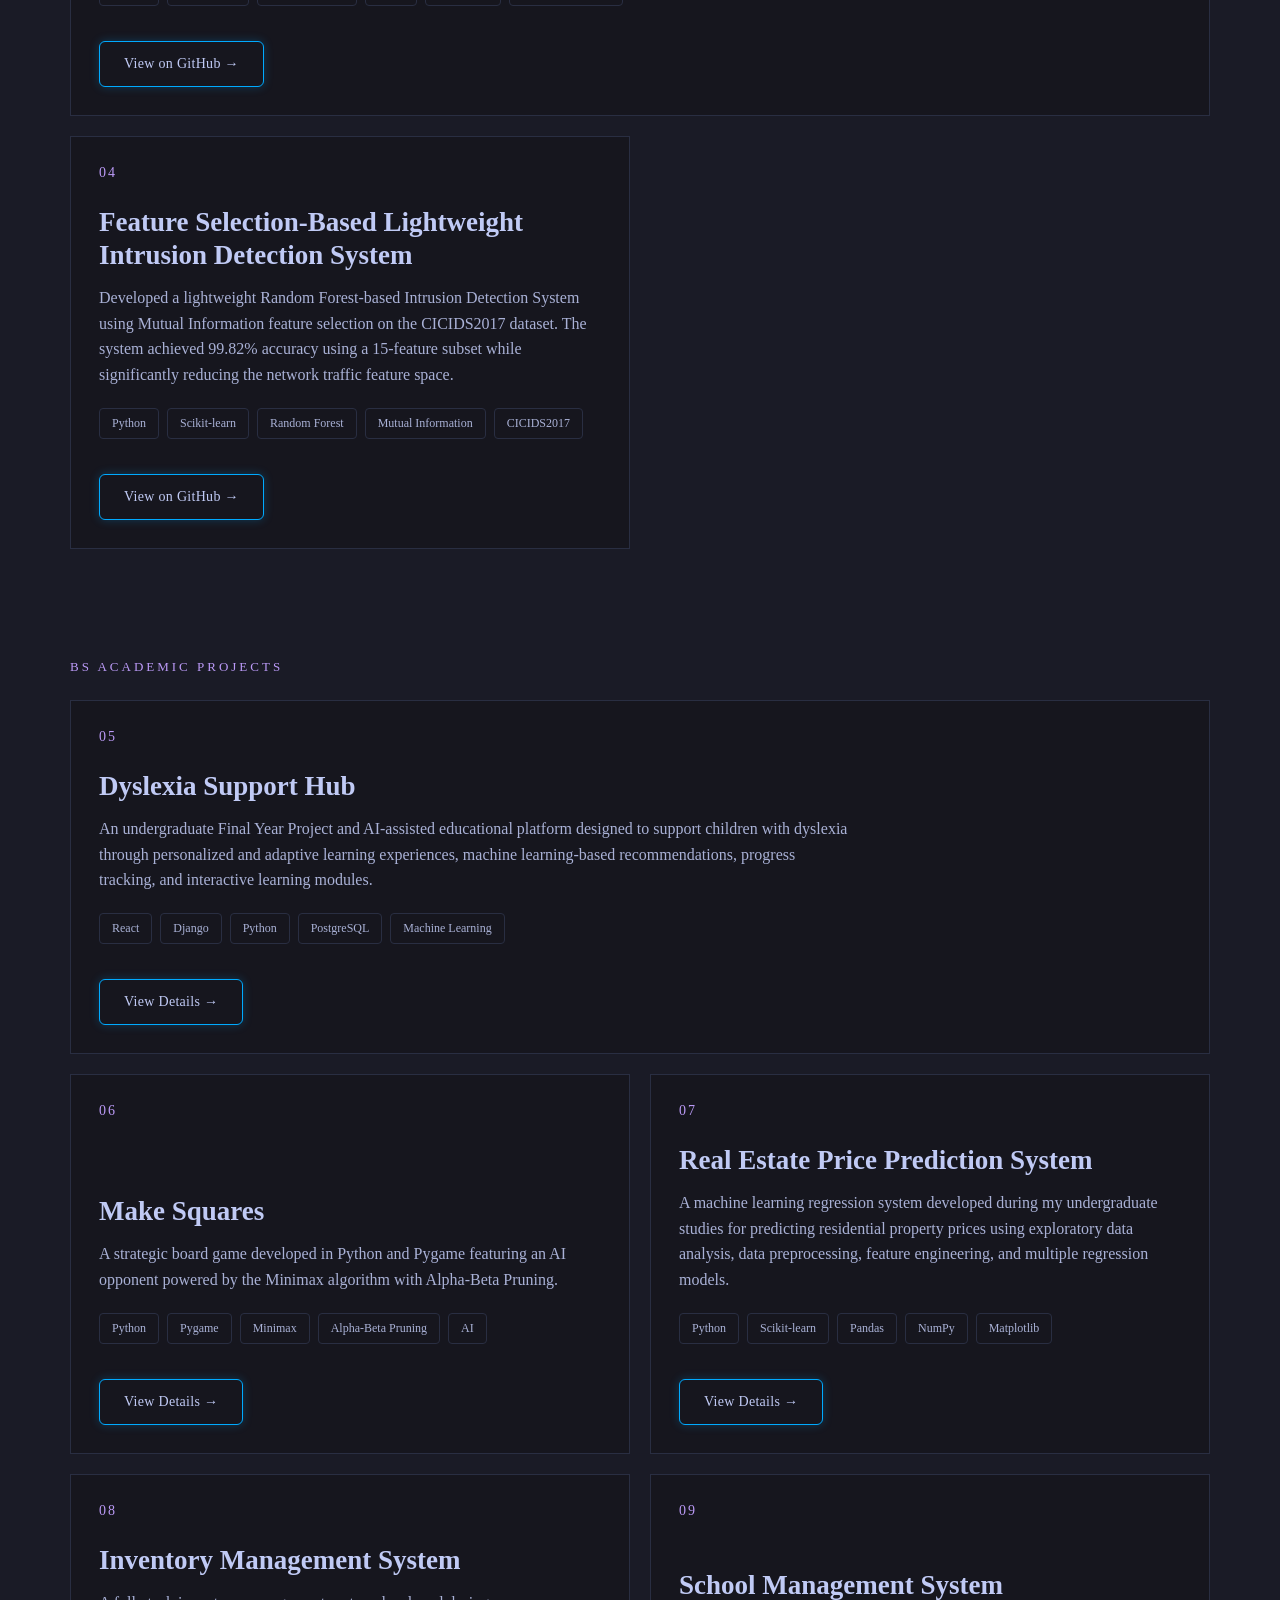
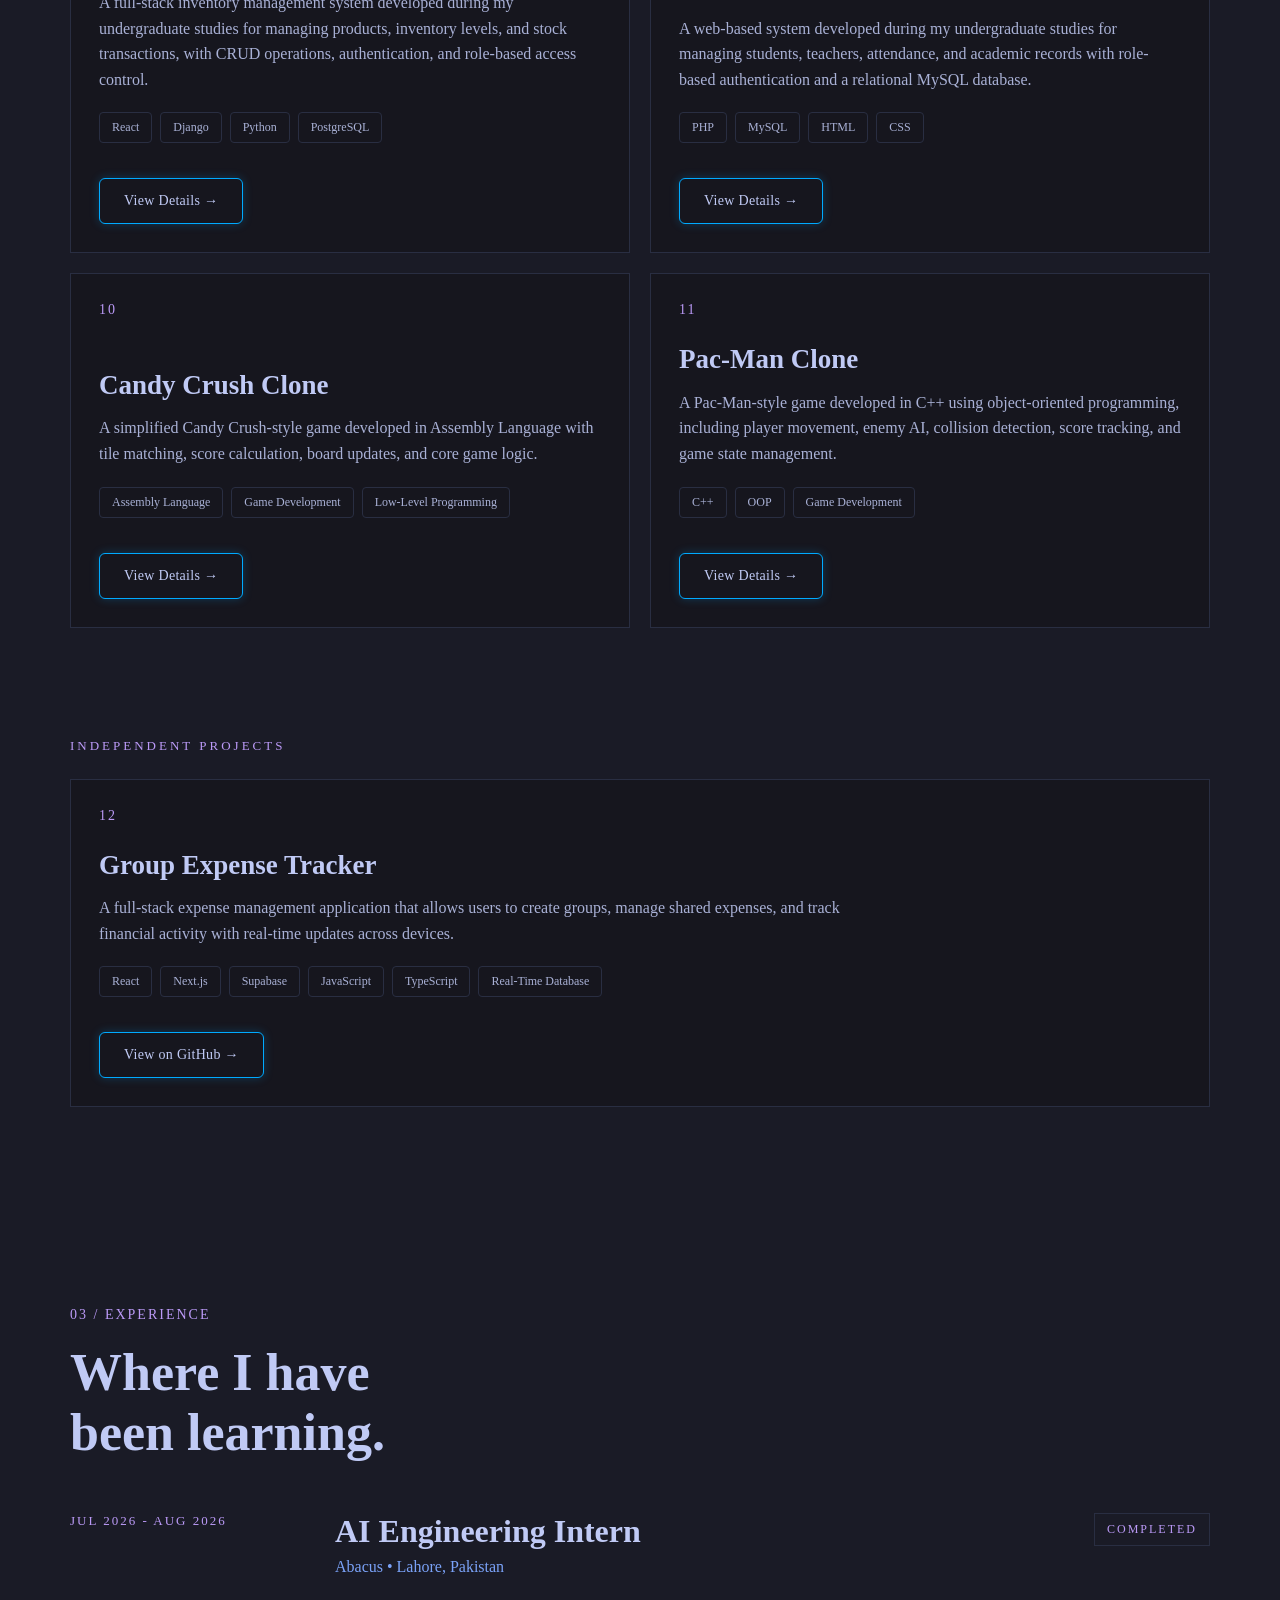
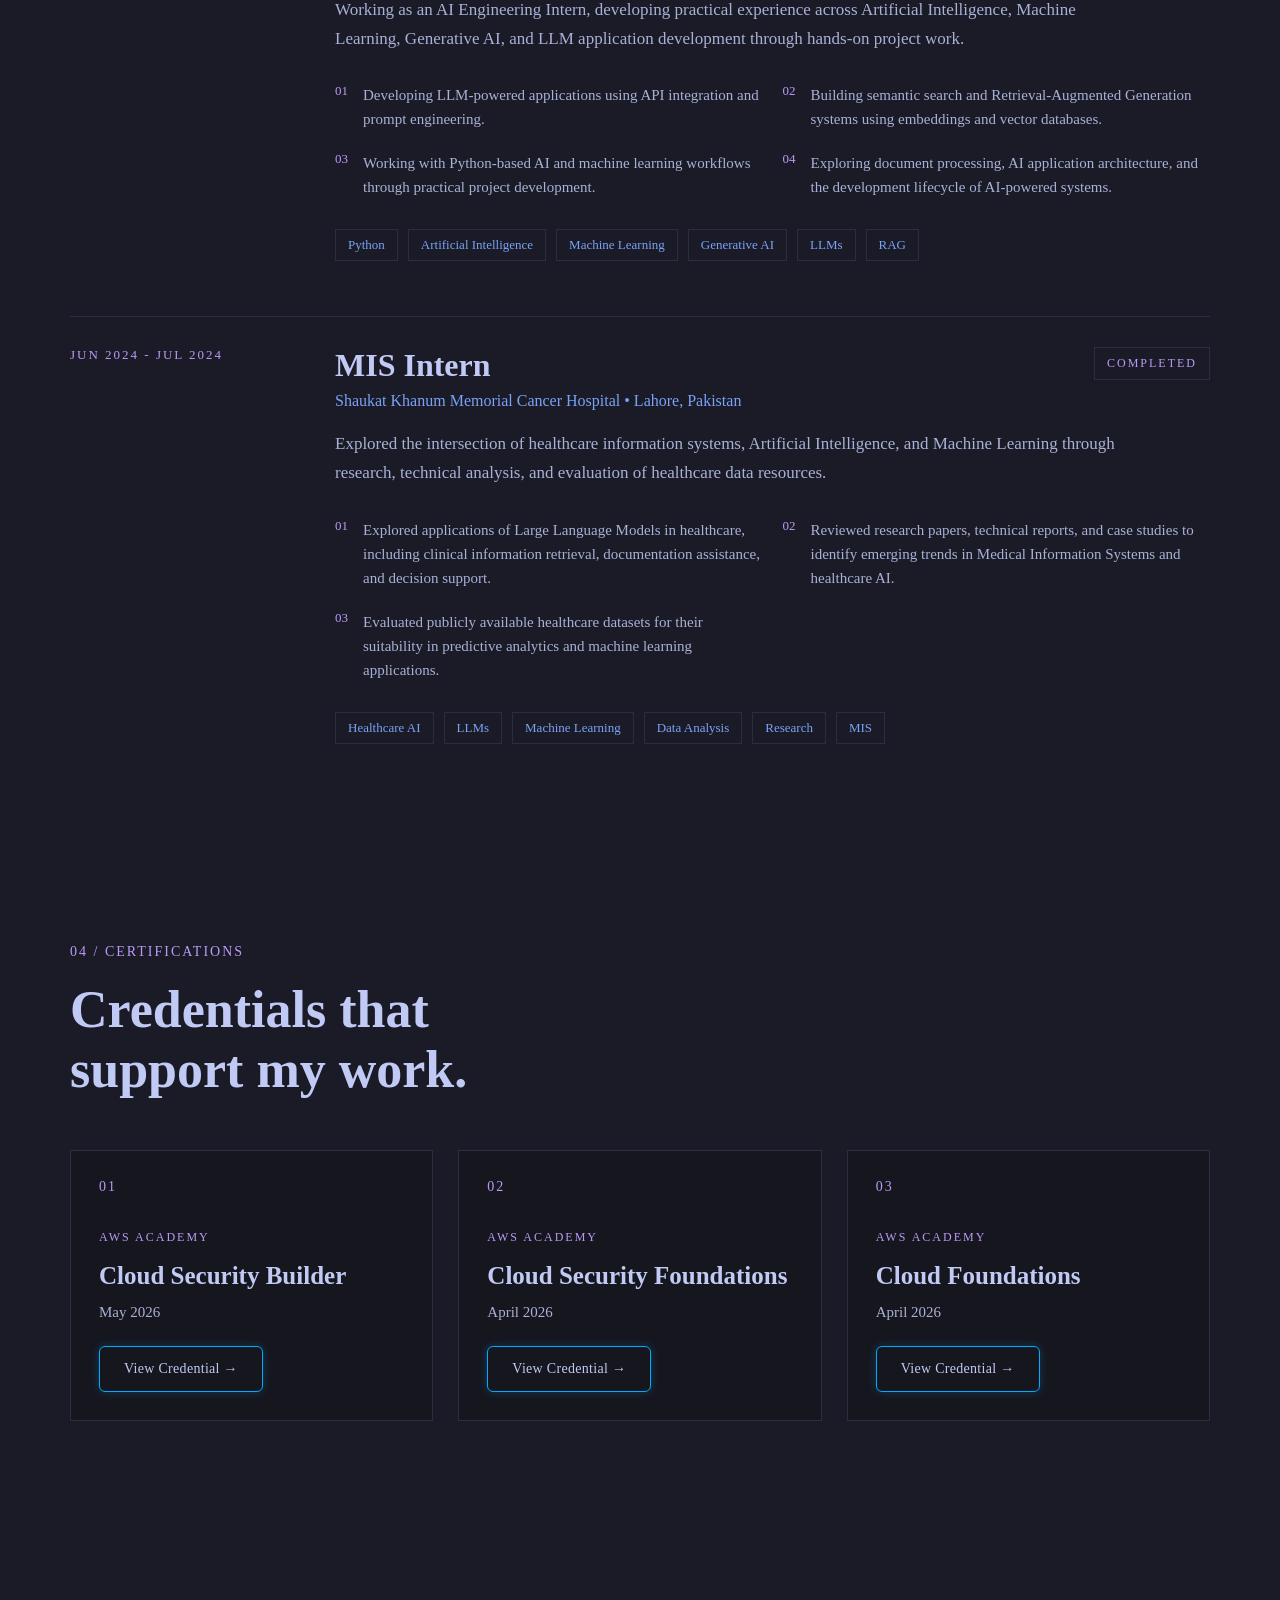
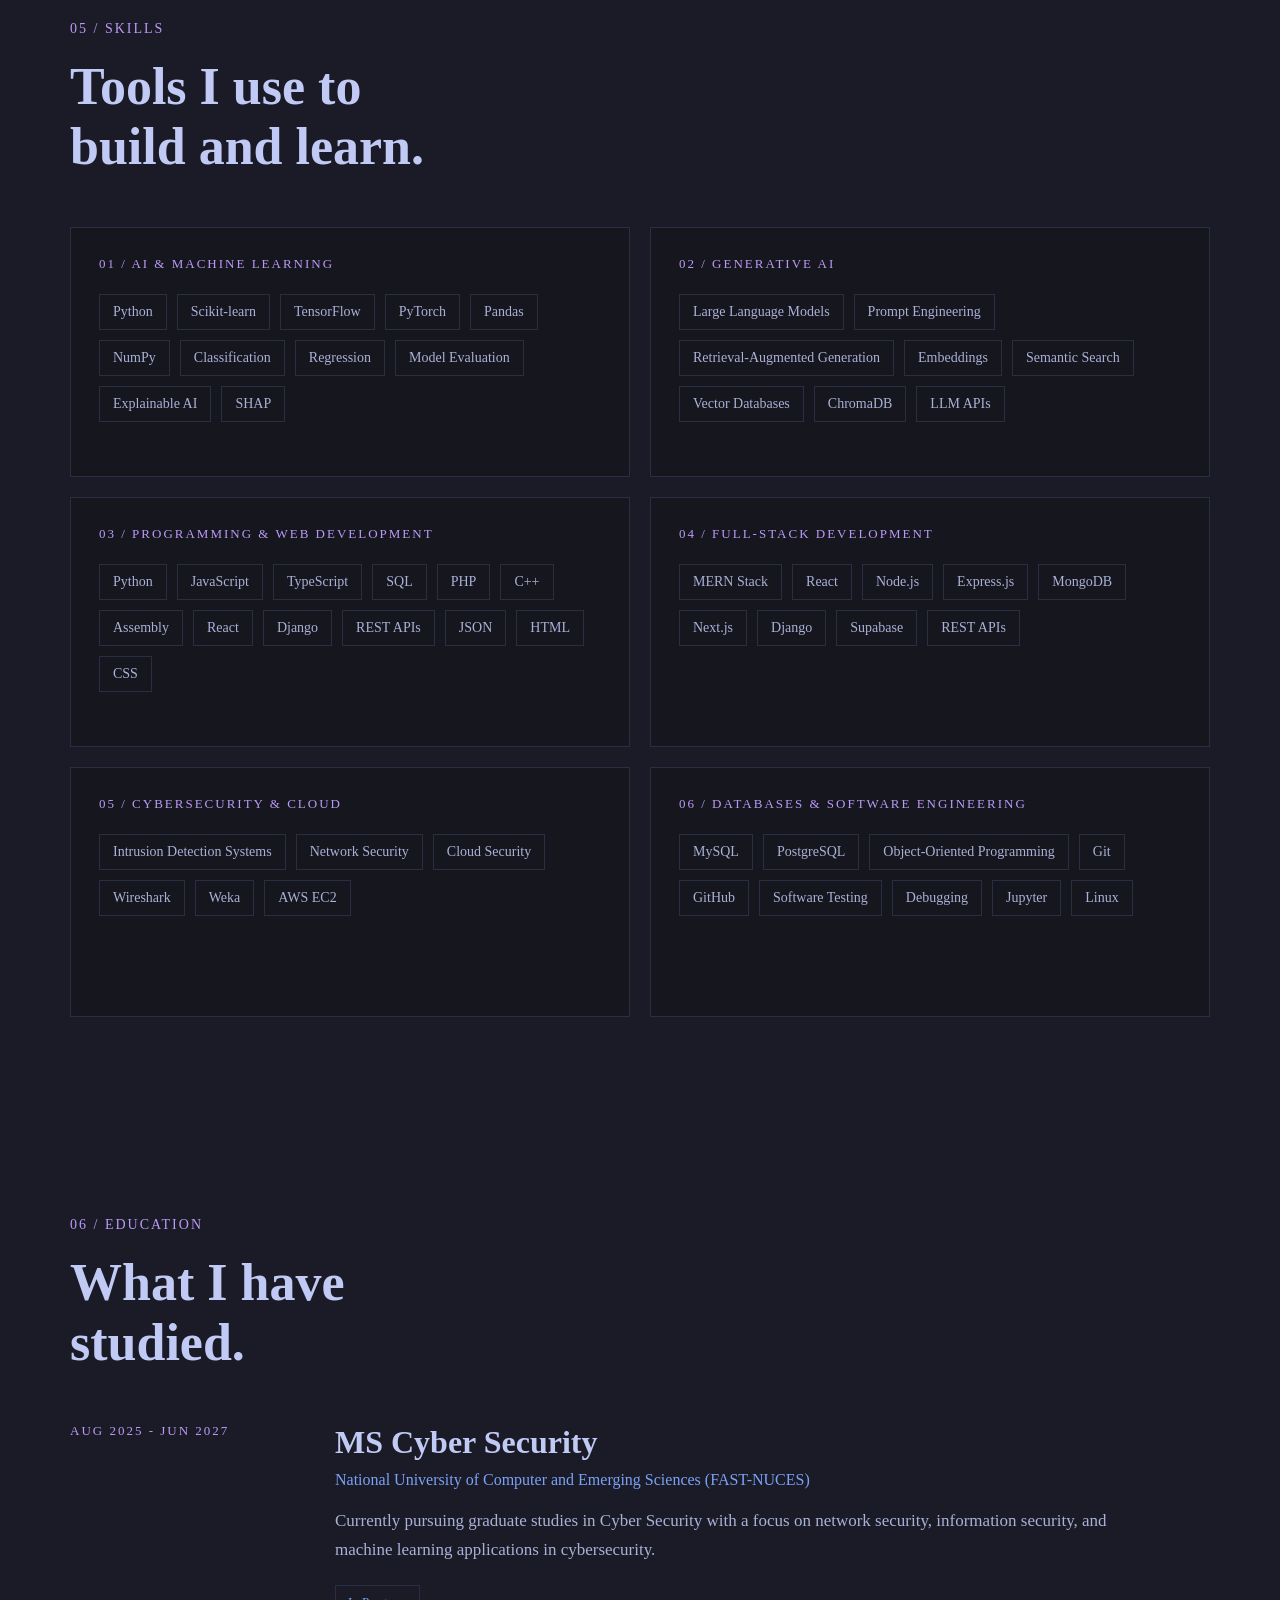
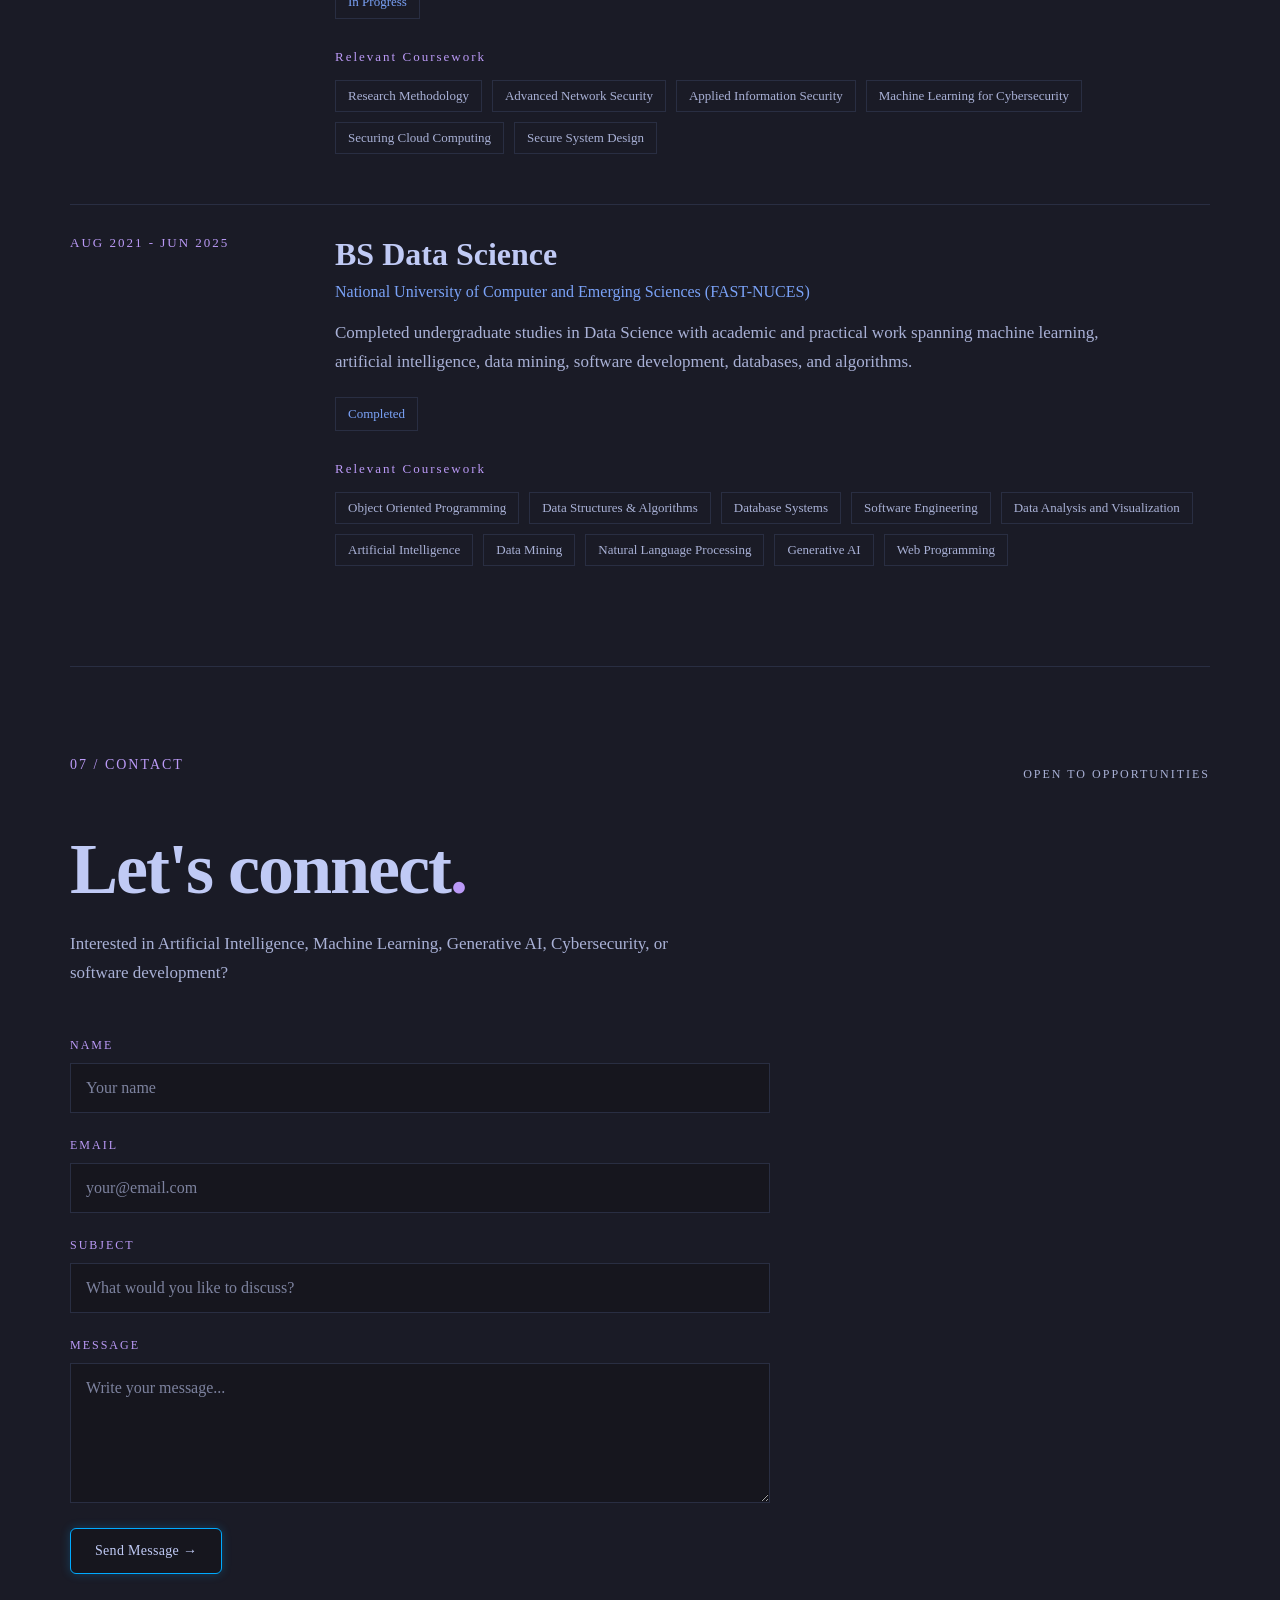
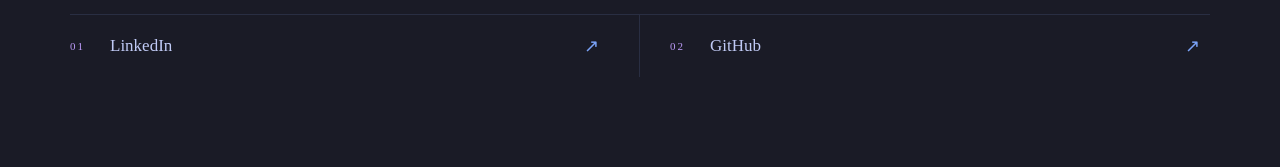
==== commit 06e03060: "Updated CV" ====
--- a/index.html
+++ b/index.html
@@ -206,7 +206,7 @@
 <h3>LLM-Powered AI Chatbot</h3>
 
 <p>
-An AI chatbot developed during my AI Engineering internship using an LLM API. The chatbot maintains conversation history, handles API errors, supports different use cases through prompt-based interactions, and stores chat history in JSON format.
+An AI-powered chatbot and document Q&A system developed during my AI Engineering internship using an LLM API and FastAPI. The project integrates an LLM for conversational responses and supports PDF/TXT document uploads, text chunking, embeddings, and ChromaDB-based vector storage. A RAG-based workflow allows users to ask questions about uploaded documents while returning relevant source references.
 </p>
 
 <div class="project-tags">
@@ -214,7 +214,7 @@
 <span>LLM API</span>
 <span>Prompt Engineering</span>
 <span>JSON</span>
-<span>API Integration</span>
+<span>ChromaDB</span>
 </div>
 
 <a href="https://github.com/MinahilMJ/Abacus-AI-Engineering-Internship/tree/5b3fd7f7ad811904568ab659b2c12495473e49bc/Week-03/Week-03_Task%2306" class="project-link">
@@ -558,7 +558,7 @@
 <p class="experience-company">Abacus • Lahore, Pakistan</p>
 </div>
 
-<span class="experience-status">CURRENT</span>
+<span class="experience-status">COMPLETED</span>
 
 </div>
 
